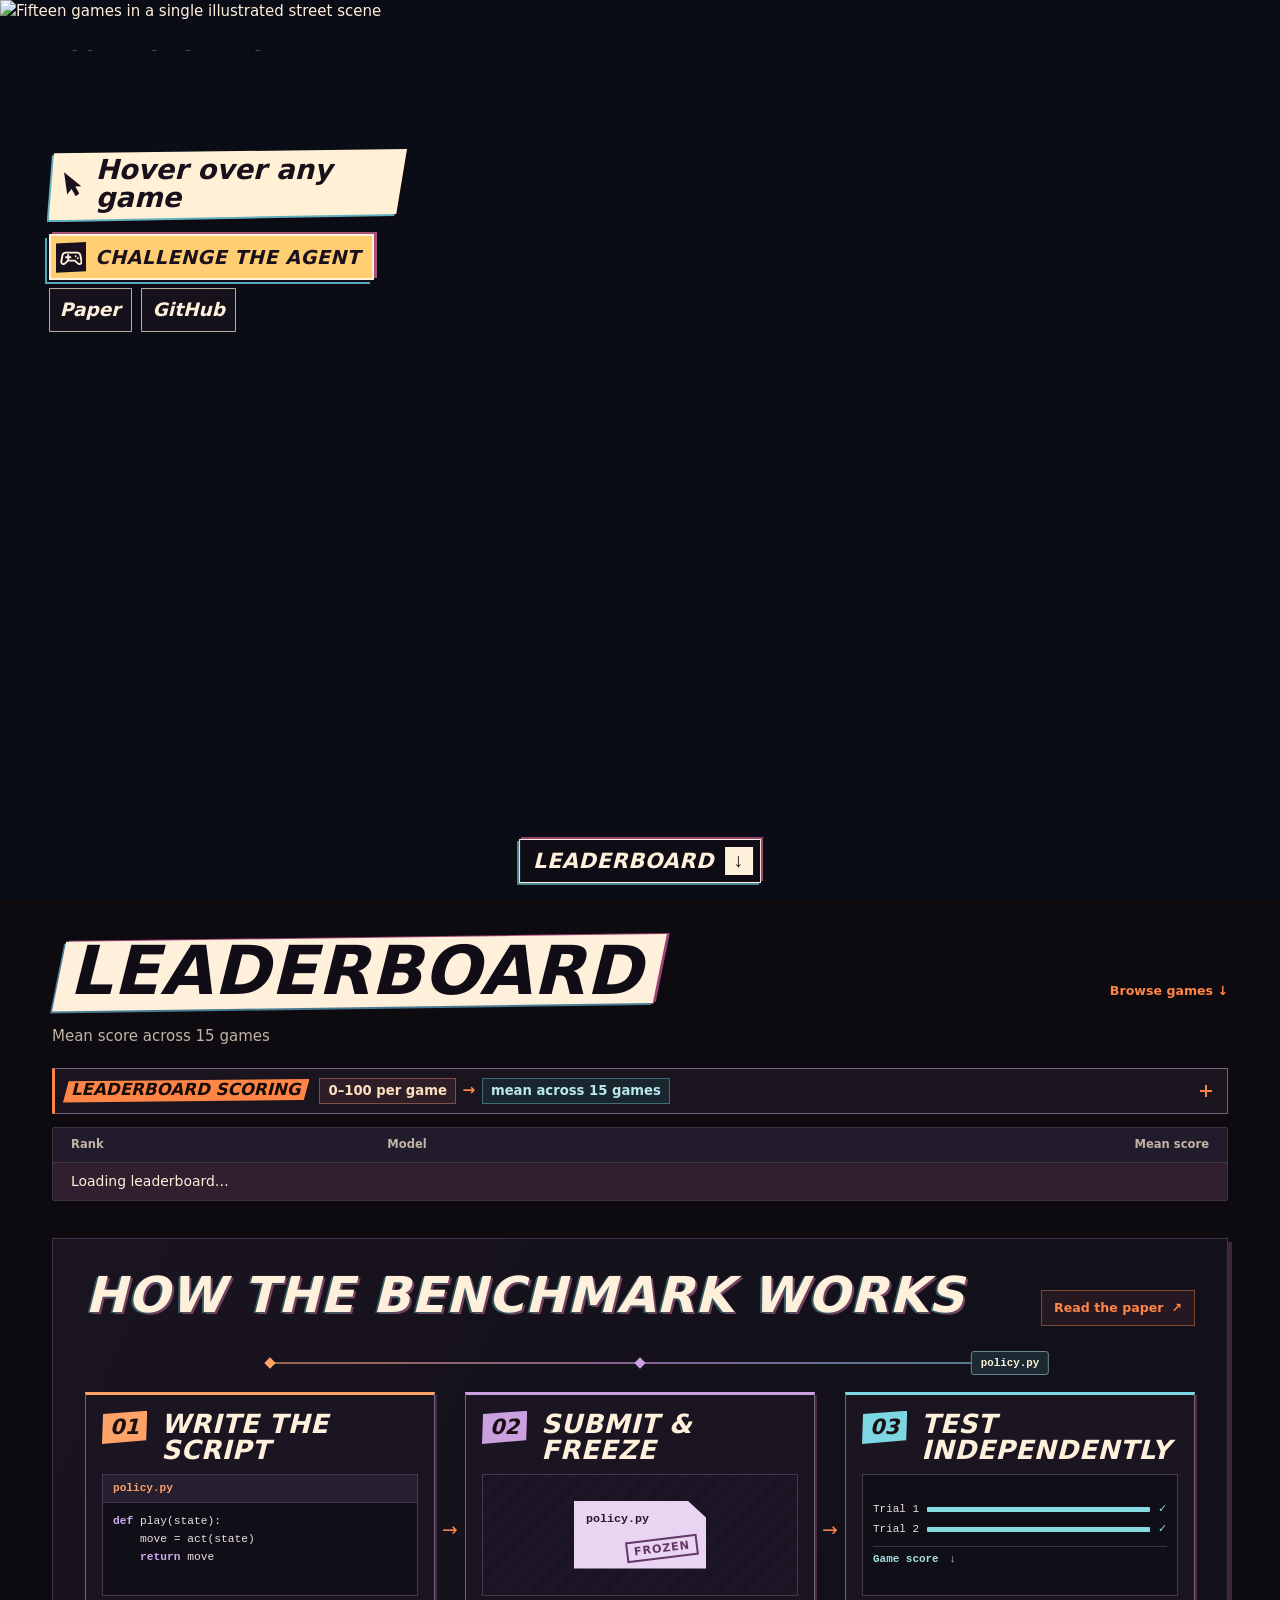
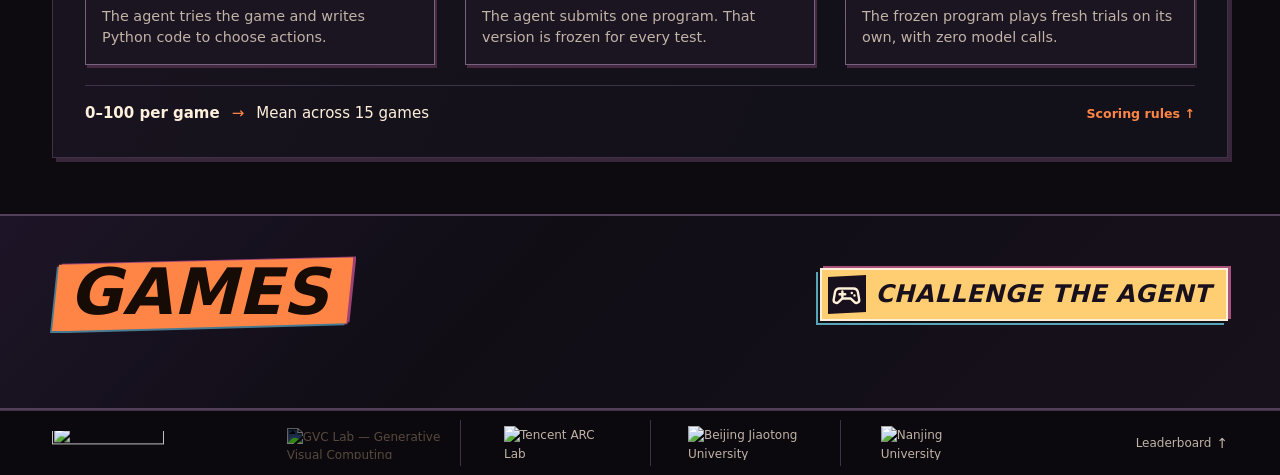
==== index.html @ 983a08bf "Set the footer in one compact row with a sharp monochrome ARC mark" ====
<!doctype html>
<html lang="en">
<head>
  <meta charset="utf-8">
  <meta name="viewport" content="width=device-width, initial-scale=1">
  <meta name="description" content="Coding4Games ranks coding agents on the programs they develop for Windows games.">
  <title>Coding4Games</title>
  <link rel="icon" type="image/png" sizes="64x64" href="/assets/coding4games-icon.png">
  <link rel="stylesheet" href="/styles.css?v=leaderboard-entry">
  <link rel="stylesheet" href="/comic.css?v=compact-footer">
  <link rel="stylesheet" href="/workflow.css?v=auto-replay">
  <link rel="stylesheet" href="/teaser.css?v=game-preview-icons">
  <link rel="stylesheet" href="/teaser-layout-start-flame.css">
  <link rel="stylesheet" href="/arcade/playable.css?v=comic">
  <link rel="preload" as="image" href="/assets/game-cover/scene-speed/still/forza.webp">
  <script type="module" src="/teaser.js?v=clearer-artwork"></script>
  <script type="module" src="/leaderboard.js?v=leaderboard-entry"></script>
  <script type="module" src="/workflow.js?v=auto-replay"></script>
</head>
<body class="home-page">
  <a class="skip-link" href="#main">Skip to content</a>
  <header class="site-header home-header" id="home-header" inert>
    <div class="wrap header-inner">
      <a class="brand" href="/" aria-label="Coding4Games home"><img src="/assets/coding4games-logo.png" alt="" width="2176" height="723"></a>
      <nav class="home-nav playable-nav" aria-label="Main navigation"><a href="#teaser" aria-current="location">Teaser</a><a href="#results">Leaderboard</a><a href="#games">Games</a><a href="/arcade/play.html">Challenge</a></nav>
    </div>
  </header>
  <main id="main">
    <section class="teaser" id="teaser" aria-labelledby="teaser-title" tabindex="-1">
      <div class="teaser-wrap">
        <div class="teaser-stage" id="teaser-stage">
          <div class="cover-window" id="cover-window">
            <div class="cover-pan" id="cover-pan">
              <div class="cover-artboard">
                <img class="cover-art" src="/assets/game-cover/scene-detail/cover-small.webp"
                  srcset="/assets/game-cover/scene-detail/cover-small.webp 1672w, /assets/game-cover/scene-detail/cover.webp 3344w"
                  sizes="(max-width: 719px) 100vw, (min-aspect-ratio: 1672/941) 100vw, 177.7svh"
                  width="1672" height="941" alt="Fifteen games in a single illustrated street scene" fetchpriority="high">
                <img class="cover-plate" src="/assets/game-cover/scene-detail/street.webp" width="1672" height="941" alt="" decoding="async">
                <nav class="cover-gallery" aria-label="Explore 15 benchmark games">
                  <a class="cover-game cover-figure" data-side="left" data-game="forza" href="/results.html?game=forza" aria-label="Forza Horizon 5"><img class="cover-idle" alt="" decoding="async"></a>
                  <a class="cover-game cover-figure" data-side="left" data-game="trackmania" href="/results.html?game=trackmania" aria-label="Trackmania"><img class="cover-idle" alt="" decoding="async"></a>
                  <a class="cover-game cover-figure" data-side="right" data-game="riders-republic" href="/results.html?game=riders-republic" aria-label="Riders Republic"><img class="cover-idle" alt="" decoding="async"></a>
                  <a class="cover-game cover-figure" data-side="left" data-game="nba-2k25" href="/results.html?game=nba-2k25" aria-label="NBA 2K25"><img class="cover-idle" alt="" decoding="async"></a>
                  <a class="cover-game cover-figure" data-side="left" data-game="aim-lab" href="/results.html?game=aim-lab" aria-label="Aim Lab"><img class="cover-idle" alt="" decoding="async"></a>
                  <a class="cover-game cover-figure" data-side="right" data-game="kof98" href="/results.html?game=kof98" aria-label="The King of Fighters ’98"><img class="cover-idle" alt="" decoding="async"></a>
                  <a class="cover-game cover-figure" data-side="right" data-game="sekiro" href="/results.html?game=sekiro" aria-label="Sekiro: Shadows Die Twice"><img class="cover-idle" alt="" decoding="async"></a>
                  <a class="cover-game cover-figure" data-side="right" data-game="black-myth" href="/results.html?game=black-myth" aria-label="Black Myth: Wukong"><img class="cover-idle" alt="" decoding="async"></a>
                  <a class="cover-game cover-figure" data-side="left" data-game="kingdom-rush" href="/results.html?game=kingdom-rush" aria-label="Kingdom Rush 5: Alliance"><img class="cover-idle" alt="" decoding="async"></a>
                  <a class="cover-game cover-figure" data-side="right" data-game="battleblock" href="/results.html?game=battleblock" aria-label="BattleBlock Theater"><img class="cover-idle" alt="" decoding="async"></a>
                  <a class="cover-game cover-figure" data-side="right" data-game="balatro" href="/results.html?game=balatro" aria-label="Balatro"><img class="cover-idle" alt="" decoding="async"></a>
                  <a class="cover-game cover-figure" data-side="right" data-game="slay-the-spire" href="/results.html?game=slay-the-spire" aria-label="Slay the Spire"><img class="cover-idle" alt="" decoding="async"></a>
                  <a class="cover-game cover-figure" data-side="right" data-game="brotato" href="/results.html?game=brotato" aria-label="Brotato"><img class="cover-idle" alt="" decoding="async"></a>
                  <a class="cover-game cover-figure" data-side="right" data-game="palworld" href="/results.html?game=palworld" aria-label="Palworld"><img class="cover-idle" alt="" decoding="async"></a>
                  <a class="cover-game cover-figure" data-side="right" data-game="overcooked" href="/results.html?game=overcooked" aria-label="Overcooked! 2"><img class="cover-idle" alt="" decoding="async"></a>
                </nav>
              </div>
            </div>
          </div>
          <div class="cover-frame" aria-hidden="true"></div>
          <div class="cover-overlay" id="cover-overlay">
            <div class="cover-media" aria-hidden="true">
              <video id="cover-video" muted playsinline preload="none"></video>
            </div>
            <div class="cover-feature" aria-hidden="true">
              <img id="cover-feature-art" class="cover-feature-artwork" alt="" decoding="async" fetchpriority="low">
              <video id="cover-feature-video" class="cover-feature-artwork" muted playsinline preload="none" hidden></video>
            </div>
            <div class="cover-brand">
              <h1 class="cover-title" id="teaser-title"><img src="/assets/coding4games-logo.png" alt="Coding4Games" width="2176" height="723"></h1>
              <p class="cover-invitation">
                <span class="cover-invitation-icon" aria-hidden="true"></span>
                <span class="cover-invitation-hover">Hover over any game</span>
                <span class="cover-invitation-tap">Tap any game</span>
              </p>
              <div class="cover-brand-actions">
                <a class="button comic-action demo-cta" href="/arcade/play.html">
                  <span class="demo-cta-icon" aria-hidden="true">
                    <svg viewBox="0 0 24 24" fill="none" stroke="currentColor" stroke-width="2" stroke-linecap="round" stroke-linejoin="round" focusable="false">
                      <path d="M6.2 7h11.6a3.8 3.8 0 0 1 3.7 3.1l1.1 6.2a2.3 2.3 0 0 1-3.9 2l-3.1-2.9H8.4l-3.1 2.9a2.3 2.3 0 0 1-3.9-2l1.1-6.2A3.8 3.8 0 0 1 6.2 7Z"/>
                      <path d="M8.6 9.5v4.7m-2.35-2.35h4.7m5.5-1.1h.01m2.2 2.1h.01"/>
                    </svg>
                  </span>
                  Challenge the Agent
                  <svg class="cover-challenge-border" aria-hidden="true" focusable="false">
                    <rect x="3" y="3" pathLength="100"/>
                    <rect x="3" y="3" pathLength="100"/>
                  </svg>
                </a>
                <button type="button" class="button cover-resource" disabled>Paper</button>
                <a class="button cover-resource" href="https://github.com/GVCLab/Coding4Games" target="_blank" rel="noopener">GitHub</a>
              </div>
            </div>
            <div class="cover-teaser-actions">
              <div class="cover-views" id="cover-views" role="group" aria-label="Pan the illustrated scene" hidden>
                <button type="button" data-pan="-1" aria-label="View more of the scene to the left">‹</button>
                <button type="button" data-pan="1" aria-label="View more of the scene to the right">›</button>
              </div>
              <a class="cover-scroll" href="#results">Leaderboard <span aria-hidden="true">↓</span></a>
            </div>
            <div class="cover-preview" id="cover-preview" hidden>
              <div class="cover-preview-caption">
                <span class="cover-preview-source" id="cover-preview-source">Gameplay recording</span>
                <div class="cover-preview-heading">
                  <img id="cover-game-icon" class="cover-preview-icon" alt="" width="64" height="46" decoding="async" fetchpriority="low">
                  <!-- Forza wing mark from the Xbox Forza Horizon 5 game page. -->
                  <svg class="cover-preview-icon cover-preview-forza" viewBox="40 275 920 450" width="64" height="46" fill="currentColor" aria-hidden="true" focusable="false">
                    <path d="M249.5,672.1L63.2,695l135.6-201.2l153,26.6L249.5,672.1z
                             M275.2,380.4L249.1,419H769c56.8,0,109.9-28.2,141.8-75.4l26.1-38.6H416.9C360.1,305,307,333.2,275.2,380.4
                             M562.9,444.1l-97.5,144.8l108.5-13.4l88.6-131.4H562.9z
                             M692.7,444.1l-85.9,127.4l69.9-8.6c24.5-3.1,46.6-16.6,60.5-37.1l55.1-81.7L692.7,444.1L692.7,444.1z
                             M96.5,444.1l-3.9,5.7l301.5,52.5l-70,104L432.4,593l100.3-148.8L96.5,444.1L96.5,444.1z"/>
                  </svg>
                  <h2 id="cover-game-name"></h2>
                </div>
              </div>
              <div class="cover-preview-actions">
                <a id="cover-tests" hidden>Watch tests</a>
                <a id="cover-policy" hidden>Policy script</a>
                <a id="cover-play" hidden>Play demo</a>
                <a id="cover-results" href="#games">Game results</a>
                <button type="button" id="cover-close" aria-label="Close game preview">×</button>
              </div>
            </div>
          </div>
        </div>
      </div>
    </section>

    <section class="wrap leaderboard" id="results" aria-labelledby="leaderboard-title">
      <div class="leaderboard-heading">
        <div>
          <h2 id="leaderboard-title" class="comic-section-title">Leaderboard</h2>
          <p id="leaderboard-description">Mean score across 15 games</p>
        </div>
        <a class="text-link" href="#games">Browse games <span aria-hidden="true">↓</span></a>
      </div>
      <details class="score-rules rank-scoring" id="rank-scoring">
        <summary>
          <span class="score-badge">Leaderboard scoring</span>
          <strong class="score-formula">
            <span class="score-formula-term">0–100 per game</span>
            <span class="score-formula-arrow" aria-hidden="true">→</span>
            <span class="score-formula-term score-formula-result">mean across 15 games</span>
          </strong>
          <span class="score-toggle" aria-hidden="true"></span>
        </summary>
        <div class="score-details">
          <dl>
            <div><dt>Game result</dt><dd>Average the independent test scores for a frozen program. Earlier entries use their recorded result.</dd></div>
            <div><dt>Scale each game</dt><dd><code>100 × (result − lowest) ÷ (highest − lowest)</code>. Compare models within that game; if all results tie, each scores 50.</dd></div>
            <div><dt>Rank models</dt><dd>Take the arithmetic mean of all 15 scaled scores, weighted equally. Incomplete coverage is unranked.</dd></div>
          </dl>
        </div>
      </details>
      <div class="table-scroll leaderboard-scroll">
        <table class="leaderboard-table">
          <thead><tr><th scope="col">Rank</th><th scope="col">Model</th><th scope="col" class="numeric">Mean score</th></tr></thead>
          <tbody id="leaderboard-rows"><tr><td colspan="3">Loading leaderboard…</td></tr></tbody>
        </table>
      </div>
    </section>

    <section class="wrap workflow" id="workflow" aria-labelledby="workflow-title">
      <div class="workflow-heading">
        <h2 id="workflow-title">How the benchmark works</h2>
        <a class="text-link workflow-paper" href="https://openreview.net/forum?id=BJMuS3H1Oh" target="_blank" rel="noopener">Read the paper <span aria-hidden="true">↗</span></a>
      </div>
      <div class="workflow-path" aria-hidden="true">
        <span></span><span></span><span></span>
        <code class="workflow-ticket">policy.py</code>
      </div>
      <ol class="workflow-steps">
        <li>
          <span class="step-number" aria-hidden="true">01</span><h3>Write the script</h3>
          <div class="workflow-art workflow-editor" aria-hidden="true">
            <div class="workflow-editor-tab">policy.py</div>
            <code class="workflow-code"><span><b>def</b> play(state):</span><span>    move = act(state)</span><span>    <b>return</b> move</span></code>
          </div>
          <p>The agent tries the game and writes Python code to choose actions.</p>
        </li>
        <li>
          <span class="step-number" aria-hidden="true">02</span><h3>Submit &amp; freeze</h3>
          <div class="workflow-art workflow-submission" aria-hidden="true">
            <div class="workflow-file"><code>policy.py</code><span class="workflow-stamp">Frozen</span></div>
          </div>
          <p>The agent submits one program. That version is frozen for every test.</p>
        </li>
        <li>
          <span class="step-number" aria-hidden="true">03</span><h3>Test independently</h3>
          <div class="workflow-art workflow-trials" aria-hidden="true">
            <div class="workflow-trial"><span>Trial 1</span><span class="workflow-meter"><i></i></span><span class="workflow-complete">✓</span></div>
            <div class="workflow-trial"><span>Trial 2</span><span class="workflow-meter"><i></i></span><span class="workflow-complete">✓</span></div>
            <div class="workflow-trial-score">Game score <span aria-hidden="true">↓</span></div>
          </div>
          <p>The frozen program plays fresh trials on its own, with zero model calls.</p>
        </li>
      </ol>
      <div class="workflow-scoring">
        <p><strong>0–100 per game</strong><span aria-hidden="true">→</span> Mean across 15 games</p>
        <a class="text-link" id="workflow-scoring-link" href="#rank-scoring">Scoring rules <span aria-hidden="true">↑</span></a>
      </div>
    </section>

    <section class="game-directory" id="games" aria-labelledby="games-title">
      <div class="wrap">
        <div class="directory-heading">
          <h2 class="comic-section-title" id="games-title">Games</h2>
          <a class="button comic-action demo-cta" href="/arcade/play.html">
            <span class="demo-cta-icon" aria-hidden="true">
              <svg viewBox="0 0 24 24" fill="none" stroke="currentColor" stroke-width="2" stroke-linecap="round" stroke-linejoin="round" focusable="false">
                <path d="M6.2 7h11.6a3.8 3.8 0 0 1 3.7 3.1l1.1 6.2a2.3 2.3 0 0 1-3.9 2l-3.1-2.9H8.4l-3.1 2.9a2.3 2.3 0 0 1-3.9-2l1.1-6.2A3.8 3.8 0 0 1 6.2 7Z"/>
                <path d="M8.6 9.5v4.7m-2.35-2.35h4.7m5.5-1.1h.01m2.2 2.1h.01"/>
              </svg>
            </span>
            Challenge the Agent
          </a>
        </div>
        <ul class="game-index" id="game-list"></ul>
      </div>
    </section>
  </main>
  <footer class="site-footer">
    <div class="wrap footer-inner">
      <a class="brand" href="/" aria-label="Coding4Games home">
        <picture>
          <source media="(max-width: 580px)" srcset="/assets/coding4games-icon.png" width="64" height="64">
          <img src="/assets/coding4games-logo.png" alt="" width="2176" height="723">
        </picture>
      </a>
      <ul class="footer-institutions" aria-label="Institutions">
        <li><a class="footer-institution footer-gvc" href="https://gvclab.github.io/">
          <img src="/assets/institutions/gvc-lab.png" alt="GVC Lab — Generative Visual Computing" width="880" height="180" loading="lazy" decoding="async">
        </a></li>
        <li><a class="footer-institution" href="https://arc.tencent.com/">
          <img src="/assets/institutions/tencent-arc-hd.png" alt="Tencent ARC Lab" width="652" height="216" loading="lazy" decoding="async">
        </a></li>
        <li><a class="footer-institution" href="https://www.bjtu.edu.cn/">
          <img src="/assets/institutions/beijing-jiaotong.png" alt="Beijing Jiaotong University" width="314" height="93" loading="lazy" decoding="async">
        </a></li>
        <li><a class="footer-institution" href="https://www.nju.edu.cn/">
          <img src="/assets/institutions/nanjing-university.png" alt="Nanjing University" width="254" height="79" loading="lazy" decoding="async">
        </a></li>
      </ul>
      <a class="footer-leaderboard" href="#results" aria-label="Leaderboard"><span class="footer-leaderboard-label">Leaderboard</span><span class="footer-leaderboard-arrow" aria-hidden="true">↑</span></a>
    </div>
  </footer>
</body>
</html>
---- styles.css ----
@font-face {
  font-family: "Barlow Condensed";
  src: url("/assets/barlow-condensed-800-italic.woff2") format("woff2");
  font-weight: 800;
  font-style: italic;
  font-display: swap;
}

@font-face {
  font-family: Inter;
  src: url("/assets/inter.woff2") format("woff2");
  font-weight: 400 800;
  font-display: swap;
}

:root {
  color-scheme: dark;
  --ink: #fff0dc;
  --muted: #c1b3a6;
  --paper: #0b0a09;
  --surface: #181310;
  --raised: #241b16;
  --line: #45362d;
  --line-strong: #786052;
  --tint: #462719;
  --accent: #ff8547;
  --accent-ink: #160b05;
  --history: #ecd0b0;
  --display: "Barlow Condensed", Inter, system-ui, sans-serif;
  --mono: "Cascadia Code", Consolas, monospace;
  font-family: Inter, system-ui, sans-serif;
  color: var(--ink);
  background: var(--paper);
  font-size: 15px;
  line-height: 1.55;
}

*, *::before, *::after { box-sizing: border-box; }
:root, .table-scroll { scrollbar-width: none; }
:root::-webkit-scrollbar, .table-scroll::-webkit-scrollbar { display: none; }
body { margin: 0; }
[hidden] { display: none !important; }
img { display: block; max-width: 100%; }
a { color: inherit; text-decoration: none; }
button, input, select { font: inherit; }
button { cursor: pointer; }
button:disabled { cursor: default; opacity: .55; }
button, a, input, select, summary, [tabindex] { -webkit-tap-highlight-color: transparent; }
:focus-visible { outline: 3px solid var(--accent); outline-offset: 3px; }
::selection { color: var(--accent-ink); background: var(--accent); }
h1, h2, h3, p, dl, dd { margin: 0; }
h1, h2, h3 { font: italic 800 1.47rem/1 var(--display); text-transform: uppercase; }
h2 { font-size: clamp(2.2rem, 4vw, 3.55rem); letter-spacing: .015em; }
main, section, .table-section { scroll-margin-top: 24px; }
.wrap { width: min(100% - 72px, 1176px); margin-inline: auto; }
.sr-only, .skip-link:not(:focus) { position: absolute; width: 1px; height: 1px; padding: 0; overflow: hidden; clip: rect(0, 0, 0, 0); white-space: nowrap; }
.skip-link:focus { position: absolute; z-index: 10; top: 12px; left: 12px; padding: 10px 18px; background: var(--surface); }

.site-header { border-bottom: 1px solid var(--line); background: #060505; }
.header-inner { display: flex; justify-content: space-between; align-items: center; gap: 20px; min-height: 68px; }
.brand { position: relative; display: block; width: 203px; flex-shrink: 0; aspect-ratio: 2176 / 492; overflow: hidden; }
.brand img { position: absolute; left: 0; top: 50%; width: 100%; height: auto; transform: translateY(-50%); }
.header-inner nav { display: flex; align-items: center; gap: 26px; color: var(--ink); font: italic 800 1.22rem/1 var(--display); letter-spacing: .03em; text-transform: uppercase; }
.header-inner nav a[aria-current] { color: var(--accent); }
.header-inner nav a:hover, .footer-inner a:hover { color: var(--accent); }
.button { display: inline-flex; width: fit-content; align-items: center; justify-content: center; gap: 13px; border: 1px solid transparent; border-radius: 7px; padding: 9px 14px; font-weight: 690; font-size: .85rem; }
.button.subtle { border-color: var(--line-strong); background: var(--surface); color: var(--ink); }
.button.subtle:hover:not(:disabled) { border-color: var(--accent); background: var(--raised); }
.comic-action { border-radius: 2px; border: 2px solid var(--ink); background: var(--accent); color: var(--accent-ink); box-shadow: 3px 3px 0 #000, 4px 4px 0 var(--accent); font: italic 800 1.16rem/1 var(--display); letter-spacing: .045em; text-transform: uppercase; }
.comic-action:hover { background: #ffad6c; }

.leaderboard { padding-block: 34px 37px; }
.leaderboard-heading, .browse-heading { display: flex; justify-content: space-between; align-items: end; gap: 20px; margin-bottom: 20px; }
.leaderboard-heading h2 { font-size: clamp(2.7rem, 5.4vw, 4.5rem); }
.browse-heading h1, .experiment-heading h1 { font-size: clamp(3rem, 7.2vw, 6.15rem); letter-spacing: .008em; line-height: .93; text-shadow: 3px 3px 0 #000; }
.leaderboard-heading p { margin-top: 8px; color: var(--muted); font-size: 1rem; }
.leaderboard-table th, .leaderboard-table td { padding: 8px 18px; }
.leaderboard-table tbody { font-size: .93rem; }
.leaderboard-table tbody tr:first-child { background: #3a2116; }
.leaderboard-table tbody tr:first-child .rank-number { color: var(--accent); font-weight: 760; }
.rank-number { width: 78px; color: var(--muted); font-variant-numeric: tabular-nums; }
.rank-name { width: 41%; font-weight: 650; }
.rank-name .entity-link { display: inline-flex; align-items: center; gap: 10px; }
.rank-model-icon { flex: none; }
.rank-meter { display: grid; grid-template-columns: minmax(36px, 1fr) minmax(51px, auto); gap: 12px; align-items: center; }
.rank-track { position: relative; height: 6px; border-radius: 10px; background: var(--line); }
.rank-fill { position: absolute; inset: 0 auto 0 0; background: repeating-linear-gradient(115deg, #ff975d 0 10px, var(--accent) 10px 16px); border-radius: inherit; transform-origin: left; }
@media (prefers-reduced-motion: no-preference) {
  [data-animate-scores] tr:not([data-score-visible]) .rank-fill { transform: scaleX(0); }
  tr[data-score-visible] .rank-fill { animation: score-rise 760ms cubic-bezier(.2, .72, .3, 1) both; }
}
.rank-value { font-weight: 720; font-variant-numeric: tabular-nums; }
.entity-link:hover { color: var(--accent); text-decoration: underline; text-underline-offset: 3px; }
.game-directory { position: relative; isolation: isolate; overflow: clip; padding-block: 41px 51px; background: #100d0b; border-block: 2px solid var(--line); }
.game-directory::before { position: absolute; z-index: -1; inset: 0; content: ""; background: radial-gradient(circle at 2px 2px, #a45b3b 1px, transparent 1.3px) 0 0 / 9px 9px; mask-image: linear-gradient(146deg, #000, transparent 63%); opacity: .24; }
.comic-section-title { position: relative; isolation: isolate; display: inline-block; padding: 3px 30px 7px 18px; color: var(--accent-ink); font-size: clamp(2.85rem, 5vw, 4.4rem); }
.comic-section-title::before { position: absolute; z-index: -1; inset: 0; content: ""; background: var(--accent); clip-path: polygon(5% 5%, 100% 0, 91% 95%, 0 100%); }
.game-index { display: grid; grid-template-columns: repeat(3, minmax(0, 1fr)); gap: 17px 15px; list-style: none; padding: 0; margin: 26px 0 0; }
.directory-heading { display: flex; align-items: center; justify-content: space-between; flex-wrap: wrap; gap: 13px 19px; }
.game-panel { min-width: 0; --panel-color: var(--accent); --panel-shape: polygon(2% 0, 100% 3%, 98% 100%, 0 97%); }
.game-panel:nth-child(3n + 2) { --panel-color: #ffd16c; --panel-shape: polygon(0 3%, 97% 0, 100% 96%, 2% 100%); }
.game-panel:nth-child(3n) { --panel-color: #8bdcf4; --panel-shape: polygon(3% 0, 99% 2%, 100% 98%, 0 100%); }
.game-card { position: relative; isolation: isolate; display: block; padding: 3px; aspect-ratio: 1.62; transition: transform 210ms ease, filter 210ms ease; }
.game-card::before { position: absolute; z-index: -1; inset: 0; content: ""; background: var(--ink); clip-path: var(--panel-shape); }
.game-card:is(:hover, :focus-visible) { transform: translateY(-5px) rotate(-.65deg); filter: drop-shadow(3px 5px 0 var(--panel-color)); }
.game-card:is(:hover, :focus-visible)::before { background: var(--panel-color); }
.panel-frame { display: flex; flex-direction: column; height: 100%; overflow: hidden; background: var(--paper); clip-path: var(--panel-shape); }
.panel-media { position: relative; isolation: isolate; display: grid; place-items: center; flex: 1 1 auto; min-height: 0; overflow: hidden; background: #251b13; }
.panel-art { position: absolute; inset: 0; width: 100%; height: 100%; object-fit: cover; filter: saturate(1.14) contrast(1.05); transition: transform 360ms cubic-bezier(.17, .77, .3, 1); }
.panel-media::before { position: absolute; z-index: 1; inset: 0; content: ""; background: linear-gradient(145deg, #0806051f, #08050376 78%), radial-gradient(circle at 1px 1px, #09050195 1px, transparent 1.55px) 0 0 / 6px 6px; }
.panel-media::after { position: absolute; z-index: 2; inset: -32%; content: ""; background: repeating-conic-gradient(from 8deg at 52% 51%, transparent 0deg 15deg, #fff3d287 15deg 16deg, transparent 16deg 22deg); mask-image: radial-gradient(ellipse, transparent 0 30%, #000 66%); opacity: 0; transition: opacity 180ms ease; pointer-events: none; }
.panel-logo { position: absolute; z-index: 3; inset: 9% 8%; width: 84%; height: 82%; object-fit: contain; filter: drop-shadow(0 3px 2px #000) drop-shadow(0 0 9px #050300ac); transition: transform 260ms cubic-bezier(.17, .77, .3, 1); }
.panel-preview { position: absolute; z-index: 4; inset: 0; width: 100%; height: 100%; object-fit: cover; opacity: 0; transition: opacity 200ms ease; pointer-events: none; }
.panel-preview-label { position: absolute; z-index: 5; left: 7px; bottom: 7px; padding: 3px 6px; color: var(--ink); background: #100a13eb; font-size: .72rem; font-weight: 700; opacity: 0; transition: opacity 180ms ease; pointer-events: none; }
.panel-media[data-preview-playing] :is(.panel-preview, .panel-preview-label) { opacity: 1; }
.panel-media:is([data-game="forza"], [data-game="trackmania"]) .panel-logo { filter: drop-shadow(0 0 2px #f7e6cebb) drop-shadow(0 3px 3px #050300a6); }
.game-card:is(:hover, :focus-visible) .panel-art { transform: scale(1.12); }
.game-card:is(:hover, :focus-visible) .panel-logo { transform: translateY(-3px) scale(1.04); }
.game-card:is(:hover, :focus-visible) .panel-media::after { opacity: .72; animation: speed-lines 460ms ease-out; }
.panel-caption { display: flex; align-items: center; justify-content: space-between; gap: 8px; min-height: 42px; padding: 6px 13px 8px; border-top: 2px solid var(--ink); background: #120d0a; font: italic 800 clamp(1rem, 1.7vw, 1.34rem)/1 var(--display); letter-spacing: .025em; text-transform: uppercase; }
.panel-arrow { display: grid; flex: 0 0 25px; height: 24px; place-items: center; background: var(--panel-color); color: var(--accent-ink); clip-path: polygon(13% 0, 100% 0, 87% 100%, 0 100%); font: 760 .84rem/1 Inter, sans-serif; }
.game-card-actions { display: flex; align-items: center; flex-wrap: wrap; gap: 7px; margin: 8px 3px 3px; }
.game-card-actions a { display: inline-flex; flex: 1 1 auto; align-items: center; justify-content: center; min-height: 37px; padding: 5px 8px; border: 1px solid var(--line-strong); background: var(--surface); color: var(--ink); font: italic 800 1.14rem/1 var(--display); }
.game-card-actions a.card-watch { border-color: #6b9da8; color: #a5e4ed; }
.game-card-actions a.card-play { border-color: #ffce72; background: #ffce72; color: #170e14; }
.game-card-actions a:is(:hover, :focus-visible) { background: var(--ink); color: var(--accent-ink); }
.panel-enter { animation: panel-in 480ms cubic-bezier(.15, .71, .28, 1) var(--panel-delay, 0ms) both; }

@keyframes panel-in {
  from { opacity: .45; transform: translateY(17px) rotate(-1.35deg) scale(.975); }
  to { opacity: 1; transform: none; }
}

@keyframes speed-lines {
  from { transform: scale(.85); }
  to { transform: scale(1.04); }
}

@keyframes score-rise {
  from { transform: scaleX(0); }
  to { transform: scaleX(1); }
}

.workflow { margin-bottom: 56px; padding: clamp(18px, 3vw, 32px); border: 1px solid var(--line); }
.workflow-heading { display: flex; align-items: baseline; justify-content: space-between; flex-wrap: wrap; gap: 8px 24px; margin-bottom: 20px; }
.workflow-heading h2 { font-size: clamp(2rem, 4.2vw, 3.3rem); line-height: .98; }
.workflow-heading p { max-width: 37ch; color: var(--muted); font-size: 1rem; }
.workflow-steps { display: grid; grid-template-columns: repeat(3, minmax(0, 1fr)); gap: 30px; list-style: none; margin: 0; padding: 0; }
.workflow-steps li { position: relative; display: grid; grid-template-columns: auto 1fr; grid-template-rows: auto 1fr; align-items: start; gap: 10px 14px; padding: 16px; border: 1px solid var(--line-strong); background: var(--surface); }
.workflow-steps li + li::before { position: absolute; left: -24px; top: calc(50% - 12px); color: var(--accent); content: "→"; line-height: 24px; font-size: 1.25rem; }
.step-number { color: var(--accent); font: 640 .83rem var(--mono); padding: 8px; }
.workflow-steps h3 { font-size: clamp(1.3rem, 2.15vw, 1.76rem); letter-spacing: .02em; align-self: center; }
.workflow-steps p { grid-column: 1 / -1; color: var(--muted); font-size: .96rem; line-height: 1.48; }
.workflow-scoring { display: flex; flex-wrap: wrap; align-items: baseline; justify-content: space-between; gap: 10px 22px; padding-top: 16px; margin-top: 20px; border-top: 1px solid var(--line); }
.workflow-scoring p { display: flex; align-items: baseline; flex-wrap: wrap; gap: 3px 12px; }
.workflow-scoring p span { color: var(--accent); }

.result-page { min-height: calc(100vh - 145px); padding-block: 26px 58px; }
.browse-heading { margin-top: 19px; }
.model-summary { display: flex; flex-wrap: wrap; align-items: baseline; gap: 7px 15px; margin-top: 14px; }
.model-summary > div { display: flex; align-items: baseline; gap: 8px; }
.model-summary > div + div { padding-inline-start: 15px; border-inline-start: 1px solid var(--line-strong); }
.model-summary dt { color: var(--muted); font-size: .9rem; font-weight: 650; }
.model-summary dd { font: italic 800 1.65rem/1 var(--display); font-variant-numeric: tabular-nums; }
.model-summary > :first-child dd { color: var(--accent); }
.result-heading-tools { display: grid; gap: 10px; width: min(100%, 252px); flex-shrink: 0; }
.result-visual { display: grid; aspect-ratio: 2.65; overflow: hidden; border: 2px solid var(--ink); box-shadow: 3px 3px 0 var(--accent); transform: rotate(-1.7deg); }
.result-switch { width: 100%; }
.result-switch span { display: block; margin-bottom: 5px; color: var(--muted); font-size: .79rem; font-weight: 650; }
.game-brief { display: grid; grid-template-columns: minmax(230px, .88fr) minmax(0, 1.5fr); gap: 22px; align-items: stretch; margin: 28px 0; }
.brief-art { display: grid; min-height: 184px; overflow: hidden; border: 2px solid var(--ink); box-shadow: 4px 4px 0 var(--accent); transform: rotate(-1.25deg); }
.brief-art .panel-media { animation: briefing-art 530ms cubic-bezier(.12, .7, .21, 1) both; }
.brief-art .panel-media::after { animation: briefing-flash 650ms ease-out both; }
.brief-video { position: relative; display: flex; flex-direction: column; min-width: 0; }
.brief-video-label { position: absolute; z-index: 6; right: 9px; top: 9px; padding: 7px 9px; background: var(--ink); color: var(--accent-ink); font: italic 800 1.12rem/1 var(--display); }
.brief-video:is(:hover, :focus-visible) .brief-video-label { background: var(--ink-cyan); }
.brief-content { position: relative; isolation: isolate; padding: 17px 19px 18px; border: 1px solid var(--line-strong); background: #1e1712; }
.brief-content::before { position: absolute; z-index: -1; inset: 0; content: ""; background: radial-gradient(circle at 2px 2px, #d37a50 1px, transparent 1.4px) 0 0 / 9px 9px; mask-image: linear-gradient(150deg, #000, transparent 64%); opacity: .19; }
.brief-content h2 { display: inline-block; margin-bottom: 12px; padding: 2px 16px 6px 12px; background: var(--accent); color: var(--accent-ink); font-size: clamp(1.75rem, 3vw, 2.35rem); clip-path: polygon(4% 3%, 100% 0, 95% 96%, 0 100%); }
.brief-panels { display: grid; grid-template-columns: minmax(0, 1fr) minmax(0, 1.5fr); gap: 12px 20px; }
.brief-panels > div + div { border-left: 1px solid var(--line-strong); padding-left: 18px; }
.brief-panels h3 { margin-bottom: 5px; color: #ffcb9f; font-size: 1.28rem; letter-spacing: .035em; }
.brief-panels p { color: var(--ink); font-size: .92rem; line-height: 1.45; }
.brief-links { display: flex; flex-wrap: wrap; align-items: center; gap: 10px 14px; margin-top: 15px; }
.brief-links .button { min-height: 42px; }
.brief-links .steam-link {
  gap: 9px;
  border-radius: 2px;
  border-color: #618994;
  background: #172328;
  color: #bce6ee;
  font: italic 800 1.18rem/1 var(--display);
}
.brief-links .steam-link:is(:hover, :focus-visible) { background: var(--ink-cyan); border-color: var(--ink-cyan); color: var(--accent-ink); }
.game-recordings { margin: 34px 0 27px; }
.game-test-heading { display: flex; align-items: center; justify-content: space-between; flex-wrap: wrap; gap: 13px 20px; margin-bottom: 16px; }
.game-test-heading h2 { flex-shrink: 0; color: var(--accent-ink); font-size: clamp(2rem, 4.3vw, 3rem); }
.game-test-heading h2::before { background: var(--ink); clip-path: var(--cut-label); }
.game-test-models { display: flex; flex-wrap: wrap; gap: 7px; }
.game-test-models button { min-height: 39px; border-radius: 1px; }
.game-test-models button[aria-pressed="true"] { color: var(--accent-ink); background: var(--ink-cyan); border-color: var(--ink-cyan); }
.game-test-screen { margin: 0; display: grid; grid-template-columns: minmax(0, 1.95fr) minmax(175px, .85fr); min-width: 0; border: 1px solid var(--line-strong); background: var(--surface); box-shadow: -2px 2px 0 #456b78, 3px -2px 0 #67364f; }
.game-test-screen video { display: block; width: 100%; aspect-ratio: 16 / 9; object-fit: contain; background: #080609; }
.game-test-screen figcaption { display: flex; flex-direction: column; justify-content: space-between; gap: 17px; min-width: 0; padding: clamp(10px, 2vw, 23px); }
.game-test-trials { display: grid; gap: 8px; }
.game-test-trials .test-option { min-height: 42px; }
.game-test-actions { display: flex; flex-wrap: wrap; align-items: center; gap: 8px 12px; }
.game-test-actions .button { min-height: 40px; margin-block: 3px; }
@keyframes briefing-art { from { transform: scale(1.14); } to { transform: none; } }
@keyframes briefing-flash { 0% { opacity: .72; transform: scale(.8); } 100% { opacity: 0; transform: scale(1.1); } }
.chart-card { min-width: 0; display: flex; flex-direction: column; border: 1px solid var(--line); border-radius: 10px; background: var(--surface); }
.chart-heading { display: flex; flex-wrap: wrap; justify-content: space-between; align-items: center; gap: 10px; padding: 13px 19px; border-bottom: 1px solid var(--line); }
.chart-heading h2 { font-size: 1.38rem; letter-spacing: .025em; }
.chart-links { display: flex; flex-wrap: wrap; gap: 4px 15px; }
.score-rules { margin-bottom: 13px; border: 1px solid var(--line-strong); border-left: 3px solid var(--accent); border-radius: 3px; background: var(--surface); }
.score-rules summary { display: grid; grid-template-columns: auto minmax(0, 1fr) auto; align-items: center; gap: 10px; min-height: 44px; padding: 6px 12px 6px 8px; cursor: pointer; list-style: none; }
.score-rules summary::-webkit-details-marker { display: none; }
.score-rules summary:hover { background: var(--raised); }
.score-badge { padding: 3px 9px 4px 8px; background: var(--accent); color: var(--accent-ink); font: italic 800 1.11rem/1 var(--display); text-transform: uppercase; clip-path: polygon(4% 1%, 100% 0, 96% 98%, 0 100%); }
.score-rules summary strong { font-size: .88rem; font-weight: 680; overflow-wrap: anywhere; }
.score-toggle { position: relative; width: 18px; height: 18px; color: var(--accent); }
.score-toggle::before, .score-toggle::after { position: absolute; inset: 8px 3px auto; height: 2px; background: currentColor; content: ""; }
.score-toggle::after { transform: rotate(90deg); transition: transform 160ms ease; }
.score-rules[open] .score-toggle::after { transform: rotate(0); }
.score-details { padding: 11px 15px 13px; border-top: 1px solid var(--line); }
.score-details dl { display: grid; gap: 10px 22px; grid-template-columns: repeat(auto-fit, minmax(min(100%, 222px), 1fr)); }
.score-details dt { margin-bottom: 3px; color: #ffbf93; font-weight: 730; font-size: .86rem; }
.score-details dd, .score-details p { color: var(--muted); font-size: .84rem; }
.score-details code { color: var(--ink); font: .82rem/1.5 var(--mono); }
.score-details > p { margin-top: 9px; font-size: .76rem; }
select, input[type="search"] { width: 100%; min-height: 39px; padding: 7px 10px; border: 1px solid var(--line-strong); border-radius: 6px; background: var(--surface); color: var(--ink); font-size: .86rem; }
select { padding-right: 22px; }
input[type="search"]::placeholder { color: var(--muted); }
.chart-area { min-height: 133px; padding: 12px 19px 15px; }
.plot { --plot-columns: minmax(146px, 1fr) minmax(0, 4.2fr) minmax(96px, .53fr); }
.plot-scale, .plot-row { display: grid; grid-template-columns: var(--plot-columns); align-items: center; column-gap: 13px; }
.plot-scale { min-height: 32px; color: var(--muted); font-size: .73rem; font-weight: 600; }
.axis-title { color: var(--muted); }
.plot-row { min-height: 34px; }
.plot-label { justify-self: start; padding: 0; border: 0; background: none; color: var(--ink); text-align: left; font-size: .87rem; font-weight: 680; }
.plot-label:hover { color: var(--accent); }
.plot-value { justify-self: end; text-align: right; font-variant-numeric: tabular-nums; font-size: .92rem; }
.plot-ticks { position: relative; height: 21px; font-variant-numeric: tabular-nums; }
.plot-ticks span { position: absolute; transform: translateX(-50%); white-space: nowrap; }
.plot-track { position: relative; height: 34px; color: var(--accent); background: linear-gradient(transparent calc(50% - .5px), var(--line) 0, var(--line) calc(50% + .5px), transparent 0); }
.plot-track:hover { background-color: #ff854716; }
.plot-track:focus-visible { z-index: 1; outline-offset: -1px; }
.plot-grid { position: absolute; inset: 0; pointer-events: none; }
.grid-line { position: absolute; width: 1px; height: 100%; background: var(--line); }
.zero-line { background: var(--line-strong); }
.result-bar { position: absolute; top: calc(50% - 3px); height: 6px; transform-origin: left; background: currentColor; border-radius: 1px; animation: score-rise 610ms cubic-bezier(.15, .66, .24, 1) var(--plot-delay, 0ms) both; }
.result-bar.negative { transform-origin: right; }
.result-point { position: absolute; top: 50%; width: 8px; height: 8px; transform: translate(-50%, -50%); border: 1px solid currentColor; border-radius: 50%; background: currentColor; animation: plot-point 550ms ease-out var(--plot-delay, 0ms) both; }
@keyframes plot-point { 0%, 58% { opacity: 0; transform: translate(-50%, -50%) scale(.6); } 84% { transform: translate(-50%, -50%) scale(1.4); } 100% { opacity: 1; transform: translate(-50%, -50%); } }
.under-review .result-point { background: var(--surface); }
.plot-legend { font-size: .77rem; color: var(--muted); }
.legend-pending { display: flex; align-items: center; gap: 7px; }
.legend-pending::before { width: 8px; height: 8px; content: ""; border: 1px solid var(--accent); border-radius: 50%; }
.chart-foot { display: flex; align-items: center; min-height: 46px; gap: 8px 20px; margin-top: auto; padding: 10px 17px; border-top: 1px solid var(--line); }
.evidence-note { color: var(--muted); font-size: .77rem; }
#artifact-note { margin-bottom: 12px; }
.text-button, .text-link { padding: 0; border: 0; background: none; color: var(--accent); font-size: .84rem; font-weight: 680; }
.text-button:hover, .text-link:hover { text-decoration: underline; text-underline-offset: 3px; }

.table-section { margin-top: 35px; }
.table-heading { display: flex; gap: 16px; justify-content: space-between; align-items: baseline; margin-bottom: 12px; }
.table-heading h2 { font-size: 2.25rem; }
.table-heading p { color: var(--muted); font-size: .81rem; font-variant-numeric: tabular-nums; }
.filters { max-width: 360px; margin-bottom: 10px; }
.filters label { min-width: 0; }
.table-scroll { position: relative; max-width: 100%; overflow-x: auto; background: var(--surface); border: 1px solid var(--line); border-radius: 8px; }
table { width: 100%; border-collapse: collapse; text-align: left; font-size: .82rem; }
thead { color: var(--muted); background: var(--raised); }
thead th { font-weight: 650; font-size: .77rem; }
th, td { padding: 10px 12px; border-bottom: 1px solid var(--line); }
tbody tr:last-child > * { border-bottom: 0; }
tbody tr:hover > * { background: var(--raised); }
.game-cell { min-width: 142px; font-weight: 680; }
.game-cell a:hover { color: var(--accent); text-decoration: underline; text-underline-offset: 3px; }
.numeric, .test-scores, .summary-metrics dd { font-variant-numeric: tabular-nums; }
.numeric { text-align: right; }
.test-scores { white-space: nowrap; }
.test-score { display: inline-block; margin: 2px 3px 2px 0; padding: 2px 5px; border: 1px solid var(--line); border-radius: 4px; background: var(--raised); }
a.test-score:hover { background: var(--tint); border-color: var(--accent); color: var(--accent); }
.trial-list summary { width: fit-content; cursor: pointer; color: var(--accent); }
.trial-values { display: flex; flex-wrap: wrap; max-width: 190px; }
.mean-cell { font-weight: 760; }
.run-actions { display: flex; flex-wrap: wrap; gap: 5px; }
.run-link { display: inline-flex; align-items: center; gap: 7px; padding: 3px 8px; border: 1px solid #915239; border-radius: 3px; color: var(--accent); font-weight: 690; white-space: nowrap; transition: background 160ms ease, color 160ms ease; }
.run-link.no-log { border-color: var(--line-strong); color: var(--muted); }
.run-link.run-watch { border-color: #557e88; color: #a5e4ed; }
.run-link.run-policy { border-color: #836886; color: #e4c4e9; }
.run-link:is(:hover, :focus-visible) { background: var(--accent); border-color: var(--accent); color: var(--accent-ink); }
.table-empty { padding: 26px 14px; text-align: center; color: var(--muted); }
.pending { color: var(--muted); padding-block: 13px; }

.site-footer { border-top: 1px solid var(--line); }
.footer-inner { min-height: 75px; display: flex; align-items: center; justify-content: space-between; gap: 16px; color: var(--muted); font-size: .8rem; }
.footer-inner .brand { width: 136px; }

.experiment { min-height: calc(100vh - 145px); padding-block: 29px 62px; }
.run-crumbs { display: flex; flex-wrap: wrap; justify-content: space-between; gap: 8px 18px; }
.back-link { display: inline-flex; align-items: center; gap: 8px; color: var(--accent); font-size: .84rem; font-weight: 680; }
.back-link:hover { text-decoration: underline; text-underline-offset: 3px; }
.experiment-heading { display: grid; grid-template-columns: minmax(0, 1fr) minmax(0, 240px); align-items: center; gap: 26px; padding-block: 19px 21px; }
.experiment-heading h1 { font-size: clamp(3rem, 6vw, 5.2rem); }
.experiment-heading p { color: var(--muted); margin-top: 7px; }
.experiment-heading p a { color: var(--accent); font-weight: 700; }
.run-visual { margin-inline-end: 4px; }
.run-overview { display: flex; justify-content: space-between; align-items: end; gap: 12px 24px; margin-bottom: 15px; }
.run-switches { display: grid; grid-template-columns: repeat(2, minmax(0, 1fr)); gap: 8px; flex: 1 1 390px; max-width: 550px; min-width: 0; }
.experiment-switch { min-width: 0; }
.experiment-switch span { display: block; margin-bottom: 5px; font-size: .76rem; font-weight: 650; color: var(--muted); }
.run-stats { display: flex; gap: 12px; flex-wrap: wrap; align-items: end; }
.run-stats > div { display: grid; gap: 2px; padding: 4px 12px 4px 10px; border-left: 2px solid var(--line-strong); background: linear-gradient(100deg, #302218, transparent); }
.run-stats > div:first-child { border-color: var(--accent); }
.run-stats dt { color: var(--muted); font-size: .74rem; font-weight: 650; white-space: nowrap; }
.run-stats dd { font: italic 800 clamp(1.35rem, 2.8vw, 2.14rem)/1 var(--display); font-variant-numeric: tabular-nums; }
.run-stats > div:first-child dd { color: #ffad7a; }
.evidence-workspace { min-width: 0; border: 1px solid var(--line-strong); border-radius: 4px; background: var(--surface); box-shadow: 4px 4px 0 #000; }
.evidence-tabs { display: flex; flex-wrap: wrap; gap: 7px; padding: 9px 10px; border-bottom: 1px solid var(--line-strong); }
.evidence-tabs button { display: inline-flex; align-items: center; gap: 7px; min-height: 44px; padding: 7px 13px; background: #100c15; border: 1px solid var(--line-strong); color: var(--ink); font: italic 800 clamp(1.15rem, 2vw, 1.48rem)/1 var(--display); white-space: nowrap; }
.evidence-tabs button span { font: 750 .69em/1 var(--mono); }
.evidence-tabs button[aria-selected="true"] { background: var(--accent); color: var(--accent-ink); border-color: var(--accent); clip-path: polygon(2% 0, 100% 0, 98% 100%, 0 100%); }
.evidence-tabs button:hover { color: var(--accent); }
.evidence-tabs button[aria-selected="true"]:hover { color: var(--accent-ink); }
.evidence-tabs button:focus-visible { box-shadow: inset 0 0 0 2px var(--ink); outline: 0; }
.evidence-panel { padding: 16px; }
.test-options { display: grid; grid-template-columns: repeat(3, minmax(0, 1fr)); gap: 7px; margin-bottom: 10px; }
.test-option { display: flex; flex-wrap: wrap; align-items: center; justify-content: space-between; gap: 4px 8px; padding: 9px 10px; border: 1px solid var(--line); border-radius: 6px; color: var(--muted); background: var(--raised); font-size: .82rem; }
.test-option strong { color: var(--ink); font-size: .89rem; font-variant-numeric: tabular-nums; }
.test-option[aria-pressed="true"], .test-option:hover { background: var(--tint); border-color: var(--accent); color: var(--accent); }
.video-frame { overflow: hidden; border-radius: 7px; background: var(--paper); }
.video-frame video { display: block; width: 100%; max-height: 66vh; aspect-ratio: 16 / 9; object-fit: contain; }
.video-meta { display: flex; justify-content: space-between; align-items: center; gap: 8px; flex-wrap: wrap; padding-top: 10px; }
.video-meta p { color: var(--muted); font-size: .79rem; }
.inline-error { margin-top: 10px; color: #ffadac; font-size: .83rem; }
.run-facts { margin-top: 15px; color: var(--muted); font-size: .83rem; }
.run-facts summary { cursor: pointer; width: fit-content; color: var(--accent); }
.run-fact-list { display: grid; gap: 4px; margin-block: 8px; }
.run-fact-list > div { display: flex; flex-wrap: wrap; gap: 2px 12px; }
.run-fact-list dd { min-width: 0; color: var(--ink); overflow-wrap: anywhere; }
.run-fact-list code { font: .75rem/1.4 var(--mono); }

.trace-panel { padding: 12px; }
.trace-empty { padding: 35px 22px; background: repeating-linear-gradient(137deg, #ffffff03 0 4px, transparent 4px 12px); }
.trace-empty h2 { margin-bottom: 8px; font-size: clamp(2rem, 4.8vw, 3.2rem); }
.trace-empty p { color: var(--muted); }
.trace-controls { display: grid; grid-template-columns: 1.24fr .96fr .78fr 1.4fr; gap: 8px; }
.trace-controls label { min-width: 0; }
.trace-controls label > span { display: block; margin-bottom: 3px; color: var(--muted); font-size: .74rem; font-weight: 690; }
.trace-player { display: flex; align-items: center; gap: 12px; padding: 10px 0; }
.trace-buttons { display: flex; gap: 5px; }
.trace-play, .trace-skip { display: inline-flex; align-items: center; justify-content: center; gap: 6px; height: 34px; border-radius: 3px; font-weight: 750; }
.trace-play { min-width: 83px; padding: 0 10px; border: 1px solid var(--accent); color: var(--accent-ink); background: var(--accent); }
.trace-play:hover:not(:disabled), .trace-play.is-playing { background: #ffb275; }
.trace-play.is-playing span:first-child { animation: play-pulse 1.1s ease-in-out infinite alternate; }
.trace-skip { width: 34px; border: 1px solid var(--line-strong); color: var(--ink); background: var(--raised); font-size: 1.35rem; line-height: 1; }
.trace-skip:hover:not(:disabled) { border-color: var(--accent); color: var(--accent); }
.trace-scrub { display: grid; flex: 1 1 auto; min-width: 0; align-items: center; }
.trace-scrub input { appearance: none; width: 100%; height: 7px; margin: 8px 0; border: 0; border-radius: 6px; background: linear-gradient(to right, var(--accent) 0 var(--trace-fill, 0%), #47352b var(--trace-fill, 0%) 100%); cursor: pointer; }
.trace-scrub input::-webkit-slider-thumb { appearance: none; width: 16px; height: 16px; border: 2px solid var(--ink); border-radius: 2px; background: var(--accent); box-shadow: 1px 1px 0 #000; }
.trace-scrub input::-moz-range-thumb { width: 14px; height: 14px; border: 2px solid var(--ink); border-radius: 2px; background: var(--accent); }
.trace-scrub input:disabled { opacity: .55; cursor: default; }
.trace-position { min-width: 79px; text-align: right; color: #ffbe99; font: .77rem/1.2 var(--mono); white-space: nowrap; }
.trace-body { min-width: 0; border: 1px solid var(--line-strong); background: #120e0c; }
.trace-log-head { display: flex; justify-content: space-between; align-items: center; gap: 8px 12px; min-height: 43px; padding: 7px 12px; border-bottom: 1px solid var(--line); background: #241912; }
.trace-log-head > div { display: flex; align-items: baseline; flex-wrap: wrap; gap: 3px 12px; }
.trace-log-head h2 { color: #ffd5b0; font-size: 1.3rem; letter-spacing: .035em; }
.trace-log-head span { color: var(--muted); font: .76rem/1.3 var(--mono); }
.trace-log-head a { flex-shrink: 0; }
.trace-scroll { height: clamp(365px, 61vh, 740px); padding: 8px 14px 14px; overflow: auto; overflow-anchor: none; scrollbar-color: #82533e #1b140f; }
.trace-scroll:focus-visible { outline-offset: -2px; }
.trace-list { margin: 0; padding: 0; list-style: none; }
.trace-entry { min-width: 0; margin: 0 0 7px; padding: 9px 12px; border: 1px solid #392a22; border-left: 3px solid #815336; background: #1a1410; }
.trace-entry.message { border-left-color: #e6b867; background: #221910; }
.trace-entry.error { border-left-color: #f38476; }
.trace-entry:is(.submission, .game, .output) { border-left-color: #86baa8; }
.trace-entry.session { border-left-color: #705e50; }
.trace-entry[aria-current="step"] { border-color: #a36138; box-shadow: inset 2px 0 0 var(--accent); }
.trace-entry-head { display: grid; grid-template-columns: auto minmax(0, 1fr) auto; align-items: baseline; gap: 4px 10px; }
.trace-step-number, .trace-entry-address { color: var(--muted); font: .73rem/1.35 var(--mono); }
.trace-entry-title { width: fit-content; padding: 0; border: 0; color: #ffcea9; background: none; text-align: left; font-weight: 720; font-size: .91rem; overflow-wrap: anywhere; }
.trace-entry-title:hover { color: var(--accent); }
.trace-entry-actions { display: flex; align-items: baseline; flex-wrap: wrap; gap: 5px 13px; margin-top: 6px; }
.trace-no-result { color: var(--muted); font-size: .75rem; }
.trace-entry .event-detail, .trace-message { margin-top: 7px; }
.trace-message { margin-bottom: 0; white-space: pre-wrap; overflow-wrap: anywhere; color: var(--ink); font-size: .91rem; line-height: 1.55; }
.trace-runtime { margin-bottom: 7px; border: 1px solid #3d3027; background: #15100d; }
.trace-runtime > details > summary { cursor: pointer; padding: 6px 10px; color: var(--muted); font: .77rem/1.4 var(--mono); }
.trace-runtime > details > ol { padding: 0 8px 1px; }
.trace-load { display: block; width: 100%; margin: 7px 0; padding: 7px 10px; border: 1px solid var(--line); color: var(--accent); background: var(--raised); text-align: left; font-size: .83rem; font-weight: 690; }
.trace-load:hover:not(:disabled) { border-color: var(--accent); }
.trace-related { padding: 3px 8px; border: 1px solid #885038; border-radius: 2px; color: #ffbe99; background: var(--raised); font-size: .76rem; font-weight: 720; }
.trace-related:hover { background: var(--accent); color: var(--accent-ink); }
.trace-evidence:not(:empty) { display: grid; gap: 4px; margin-top: 6px; }
.trace-diagnostic { display: flex; flex-wrap: wrap; align-items: baseline; gap: 4px 13px; padding: 6px 8px; border-left: 2px solid var(--accent); background: #281d16; color: var(--ink); font-size: .81rem; }
.trace-diagnostic strong { color: #ffbf93; }
.trace-diagnostic span { color: var(--muted); font-variant-numeric: tabular-nums; }
.trace-diagnostic .diagnostic-error { color: #ffada8; font-weight: 710; }
.trace-disclosure { min-width: 0; }
.trace-disclosure summary { width: fit-content; color: #ffb797; cursor: pointer; font-size: .77rem; font-weight: 660; }
.trace-disclosure[open] { flex-basis: 100%; }
.trace-disclosure-body { margin-top: 5px; }
.trace-payload > details { margin-top: 4px; }
.trace-payload:has(> details[open]) .trace-preview { display: none; }
.trace-gallery { display: flex; flex-wrap: wrap; align-items: start; gap: 9px; }
.trace-frame { flex: 1 1 146px; min-width: 0; margin: 0; }
.trace-frame:only-child { flex: 0 1 510px; }
.frame-open { position: relative; display: grid; place-items: center; width: 100%; overflow: hidden; padding: 0; border: 1px solid var(--line-strong); border-radius: 2px; background: #070605; }
.frame-open::after { position: absolute; right: 6px; bottom: 6px; padding: 0 4px; border: 1px solid var(--line-strong); border-radius: 2px; background: var(--surface); color: var(--accent); content: "↗"; }
.frame-open img { width: 100%; aspect-ratio: 16 / 9; max-height: 250px; object-fit: contain; transition: transform 180ms ease; }
.frame-open:is(:hover, :focus-visible) { border-color: var(--accent); }
.frame-open:hover:not(:disabled) img { transform: scale(1.035); }
.trace-frame figcaption { padding-top: 3px; color: var(--muted); font: .74rem/1.3 var(--mono); }
.frame-dialog { width: fit-content; max-width: calc(100vw - 28px); max-height: calc(100vh - 28px); padding: 11px; border: 1px solid var(--accent); border-radius: 3px; color: var(--ink); background: #13100e; }
.frame-dialog::backdrop { background: #000c; }
.frame-dialog figure { margin: 0; }
.frame-dialog img { width: auto; max-width: min(100%, 1360px); max-height: calc(100vh - 82px); margin: auto; object-fit: contain; }
.frame-dialog figcaption { padding: 6px 34px 0 0; color: #ffc9a7; font-size: .87rem; }
.frame-dialog button { position: absolute; right: 16px; top: 16px; display: grid; place-items: center; width: 34px; height: 34px; padding: 0; border: 1px solid var(--accent); border-radius: 3px; background: var(--surface); color: var(--ink); font-size: 1.34rem; line-height: 1; }
.frame-dialog button:hover { color: var(--accent); }
.trace-summary { margin: 4px 0 0; color: var(--muted); font-size: .82rem; overflow-wrap: anywhere; }
.trace-placeholder { margin: 8px 0; color: var(--muted); font-size: .86rem; }
.event-detail { min-width: 0; padding: 11px 12px; margin: 0; white-space: pre-wrap; overflow-wrap: anywhere; border: 1px solid #433127; border-left: 2px solid #b87b55; background: var(--paper); font: .83rem/1.55 var(--mono); }
@keyframes play-pulse { from { opacity: .55; } to { opacity: 1; } }
.script-toolbar { display: flex; flex-wrap: wrap; align-items: center; justify-content: space-between; gap: 10px 17px; margin-bottom: 12px; }
.script-info h2 { font-size: clamp(1.5rem, 3vw, 2.15rem); }
.script-info p { margin-top: 4px; color: var(--muted); font-size: .9rem; }
.script-controls { display: flex; flex-wrap: wrap; align-items: center; gap: 8px; min-width: 0; }
.script-controls label { flex: 1 1 130px; min-width: 0; }
.script-controls span[role="status"] { color: var(--muted); font-size: .8rem; }
.script-controls .button { white-space: nowrap; }
.source-view { display: flex; max-height: 680px; min-height: 143px; max-width: 100%; overflow: auto; border: 1px solid var(--line); border-radius: 7px; background: var(--paper); color: var(--ink); }
.source-view pre { flex: 1 0 auto; min-width: 0; margin: 0; padding: 13px 13px 19px 0; font: .84rem/1.6 var(--mono); tab-size: 4; }
.source-view code { font: inherit; }
.source-view #line-numbers { flex: 0 0 auto; min-width: 42px; padding-inline: 10px 12px; color: #aaa3c5; text-align: right; user-select: none; }

@media (max-width: 960px) {
  .wrap { width: min(100% - 48px, 1176px); }
  .workflow-steps li { padding-inline: 12px; gap: 8px 9px; }
  th, td { padding-inline: 9px; }
}

@media (max-width: 720px) {
  .wrap { width: min(100% - 32px, 1176px); }
  .header-inner { min-height: 60px; gap: 10px; }
  .header-inner nav { gap: 14px; font-size: 1.08rem; }
  .header-inner .brand { width: 164px; }
  .leaderboard { padding-block: 27px 32px; }
  .browse-heading { flex-wrap: wrap; align-items: start; gap: 13px; }
  .game-brief { grid-template-columns: minmax(0, 1fr); gap: 14px; margin: 23px 0; }
  .brief-art { min-height: clamp(138px, 34vw, 215px); }
  .game-test-screen { grid-template-columns: minmax(0, 1fr); }
  .game-test-trials { grid-template-columns: repeat(3, minmax(0, 1fr)); gap: 5px; }
  .game-card-actions a { min-height: 39px; }
  .leaderboard-table th, .leaderboard-table td { padding-inline: 9px; }
  .rank-number { width: 49px; }
  .rank-name { width: 49%; }
  .rank-meter { gap: 6px; }
  .game-index { grid-template-columns: repeat(2, minmax(0, 1fr)); gap: 11px; }
  .workflow { margin-bottom: 36px; }
  .workflow-steps { grid-template-columns: 1fr; gap: 18px; }
  .workflow-steps li { padding: 12px 15px; }
  .workflow-steps li + li::before { left: 26px; top: -19px; content: "↓"; }
  .chart-heading, .chart-area, .chart-foot { padding-inline: 12px; }
  .plot { --plot-columns: minmax(119px, 1.1fr) minmax(0, 1.7fr) minmax(70px, .65fr); }
  .plot-scale, .plot-row { column-gap: 6px; }
  .experiment-table { min-width: 525px; }
  .experiment-heading { grid-template-columns: minmax(0, 1fr) minmax(0, 29%); gap: 14px; }
  .run-overview { align-items: start; flex-direction: column; }
  .run-switches { flex-basis: auto; width: 100%; }
  .trace-controls { grid-template-columns: repeat(2, minmax(0, 1fr)); }
  .trace-scroll { height: clamp(330px, 64vh, 680px); padding-inline: 8px; }
  .result-heading-tools { width: min(100%, 290px); }
}

@media (max-width: 490px) {
  .header-inner nav { gap: 10px; font-size: 1rem; }
  .header-inner .brand { width: clamp(107px, 34vw, 144px); flex-shrink: 1; }
  .header-inner nav a { white-space: nowrap; }
  .rank-meter { grid-template-columns: minmax(18px, 1fr) minmax(40px, auto); }
  .rank-name { width: 52%; overflow-wrap: anywhere; font-size: .84rem; }
  .rank-name .entity-link { gap: 7px; }
  .rank-model-icon { width: 16px; height: 16px; }
  .game-index { grid-template-columns: minmax(0, 1fr); }
  .panel-caption { font-size: 1.26rem; }
  .brief-panels { grid-template-columns: minmax(0, 1fr); }
  .brief-panels > div + div { border-left: 0; border-top: 1px solid var(--line); padding: 9px 0 0; }
  .score-badge { font-size: .92rem; }
  .score-rules summary strong { font-size: .79rem; }
  .plot { --plot-columns: minmax(107px, 1fr) minmax(0, 1.35fr) minmax(65px, .54fr); }
  .plot-label, .plot-value { font-size: .78rem; }
  .evidence-panel { padding: 10px; }
  .evidence-tabs { gap: 4px; padding-inline: 7px; }
  .evidence-tabs button { padding-inline: 7px; font-size: 1.07rem; }
  .test-option { padding: 7px; }
  .experiment-heading { grid-template-columns: minmax(0, 1fr); }
  .run-visual { display: none; }
  .run-stats { gap: 6px; }
  .run-stats > div { padding-inline: 7px; }
  .run-stats dt { font-size: .69rem; }
  .trace-player { gap: 8px; }
  .trace-skip { width: 27px; }
  .trace-play { min-width: 70px; padding-inline: 7px; font-size: .82rem; }
  .trace-position { min-width: 56px; font-size: .69rem; }
  .trace-entry { padding: 7px 8px; }
  .trace-entry-head { grid-template-columns: auto minmax(0, 1fr); column-gap: 7px; }
  .trace-entry-address { grid-column: 2; }
  .source-view pre { font-size: .76rem; }
}

@media (prefers-reduced-motion: reduce) {
  .panel-enter, .rank-fill, .result-bar, .result-point,
  .brief-art .panel-media, .brief-art .panel-media::after,
  .trace-play.is-playing span:first-child { animation: none; }
  .frame-open img, .score-toggle::after { transition: none; }
  .frame-open:hover:not(:disabled) img { transform: none; }
  .game-card, .panel-art, .panel-logo, .panel-media::after { transition: none; }
  .game-card:is(:hover, :focus-visible),
  .game-card:is(:hover, :focus-visible) .panel-art,
  .game-card:is(:hover, :focus-visible) .panel-logo { transform: none; }
  .game-card:is(:hover, :focus-visible) .panel-media::after { opacity: 0; animation: none; }
}
---- comic.css ----
:root {
  --paper: #0d0a10;
  --surface: #19141e;
  --raised: #221b2b;
  --line: #3e3248;
  --line-strong: #77627f;
  --tint: #3c2235;
  --ink-cyan: #7dd7e3;
  --ink-magenta: #bc568a;
  --cut-label: polygon(2.3% 10%, 100% 0, 97.7% 89%, 0 100%);
}

.site-header {
  background: #09060b;
  border-bottom-color: #57425e;
  box-shadow: 0 1px 0 #78d8e82b;
}
.header-inner nav a[aria-current] { text-shadow: -1px 1px #62364f; }

.comic-action {
  border-radius: 0;
  box-shadow: -2px 2px 0 #101016, -4px 4px 0 #58a5b7, 3px -2px 0 #ab527c;
}
.demo-cta {
  --demo-cue-cycle: 5s;
  position: relative;
  isolation: isolate;
  min-height: 46px;
  gap: 9px;
  padding: 5px 12px 5px 5px;
  background: #ffce72;
  color: #19101d;
  font-size: clamp(1.2rem, 1.72vw, 1.55rem);
  letter-spacing: .025em;
  white-space: nowrap;
}
.directory-heading .demo-cta {
  min-height: 52px;
  padding-inline: 6px 15px;
  font-size: clamp(1.26rem, 2.1vw, 1.62rem);
}
.demo-cta:is(:hover, :focus-visible) { background: #ffe7a8; }
.demo-cta:active { background: #ffc45e; }
.demo-cta-icon {
  display: grid;
  flex: none;
  place-items: center;
  width: 1.6em;
  height: 1.6em;
  background: #19101d;
  color: #fff0d6;
  clip-path: polygon(0 5%, 100% 0, 100% 95%, 0 100%);
}
.demo-cta-icon svg {
  display: block;
  width: 1.19em;
  height: 1.19em;
}
@media (prefers-reduced-motion: no-preference) {
  .demo-cta { transition: background-color 160ms ease; }
  .demo-cta[data-cue]::after {
    position: absolute;
    z-index: -1;
    inset: -2px;
    border: 2px solid var(--ink-cyan);
    opacity: 0;
    pointer-events: none;
    content: "";
    animation: demo-cta-outline var(--demo-cue-cycle) ease-out 140ms infinite;
  }
  .demo-cta[data-cue] .demo-cta-icon svg {
    animation: demo-cta-controller var(--demo-cue-cycle) ease-in-out 140ms infinite;
  }
}
@keyframes demo-cta-outline {
  0% { opacity: 0; transform: scale(1); }
  3% { opacity: .85; }
  17%, 100% { opacity: 0; transform: scale(1.055, 1.24); }
}
@keyframes demo-cta-controller {
  0%, 15%, 100% { transform: none; }
  5% { transform: translateY(-3px) rotate(-8deg); }
  10% { transform: translateY(-1px) rotate(3deg); }
}
.comic-section-title {
  padding: 3px 24px 7px 17px;
  filter: drop-shadow(-2px 2px 0 #487b91) drop-shadow(3px -1px 0 #9e4275);
}
.comic-section-title::before { clip-path: var(--cut-label); }
.leaderboard-heading { align-items: center; }
.leaderboard-heading .comic-section-title { color: #110d16; }
.leaderboard-heading .comic-section-title::before { background: var(--ink); }
.leaderboard-heading p { margin-top: 13px; }

.table-scroll, .chart-card { border-radius: 2px; }
.leaderboard-table tbody tr:first-child { background: #301f2f; }
.rank-track { border-radius: 1px; }
.rank-fill {
  background: repeating-linear-gradient(118deg, #ffab74 0 8px, #ff8547 8px 14px);
  border-radius: 1px;
}

.game-directory {
  background: linear-gradient(133deg, #1d1527 0, #100d15 39%, #17111c 100%);
  border-block-color: #514057;
}
.game-directory::before, .brief-content::before { background: none; }
.game-index { gap: 19px 17px; }
.game-panel:nth-child(3n + 1) { --panel-shape: polygon(0 0, 100% 2.5%, 96% 100%, 2% 97.5%); }
.game-panel:nth-child(3n + 2) { --panel-color: #c294dc; --panel-shape: polygon(2% 3%, 97% 0, 100% 98%, 0 100%); }
.game-panel:nth-child(3n) { --panel-color: var(--ink-cyan); --panel-shape: polygon(0 1.6%, 97.5% 0, 100% 96%, 2.5% 100%); }
.game-card {
  padding: 3px;
  filter: drop-shadow(-2px 1px 0 #407e8b) drop-shadow(2px -1px 0 #a74371);
}
.panel-media::before {
  background: linear-gradient(146deg, #23133816, #09050d16 48%, #100915ac 100%);
}
.panel-media::after {
  inset: 0;
  background:
    linear-gradient(161deg, transparent 0 13%, #f6e9cb91 13.25% 13.75%, transparent 14.05% 24%, #95f2f071 24.25% 24.6%, transparent 25%),
    linear-gradient(23deg, transparent 0 10%, #f6e9cb71 10.25% 10.9%, transparent 11.2% 15%, #ff9c6061 15.5% 16%, transparent 16.3%);
  mask-image: linear-gradient(90deg, #000, transparent 32% 70%, #000);
}
.panel-caption {
  color: var(--ink);
  border-top-color: #eadac7;
  background: #1a1220;
}
.game-panel:nth-child(3n + 2) .panel-caption { background: #251629; }
.game-panel:nth-child(3n) .panel-caption { background: #132127; }

.workflow {
  background: linear-gradient(115deg, #1a1420, #121018 70%);
  box-shadow: 4px 4px 0 #39263a;
}
.workflow-heading h2 { text-shadow: -2px 1px 0 #305963, 2px 2px 0 #744060; }
.workflow-steps li {
  --step-ink: #ffa268;
  border-radius: 0;
  border-top: 3px solid var(--step-ink);
  background: #1b1521;
  box-shadow: 2px 3px 0 #442940;
}
.workflow-steps li:nth-child(2) { --step-ink: #cba0e1; }
.workflow-steps li:nth-child(3) { --step-ink: var(--ink-cyan); }
.step-number {
  min-width: 37px;
  padding: 5px 8px;
  border: 0;
  color: #190e11;
  background: var(--step-ink);
  font: italic 800 1.4rem/1.1 var(--display);
  clip-path: var(--cut-label);
}

.browse-heading h1, .experiment-heading h1 {
  text-shadow: -2px 1px 0 #3b788a, 3px 3px 0 #823d69;
}
.brief-art, .result-visual {
  box-shadow: -2px 3px 0 #5199aa, 3px -2px 0 #b44a7f;
}
.brief-content { background: linear-gradient(140deg, #251a2e, #19141e); }
.brief-content h2, .score-badge { clip-path: var(--cut-label); }
.score-rules { border-radius: 1px; }
.score-formula {
  display: grid;
  grid-template-columns: auto auto auto;
  justify-content: start;
  align-items: center;
  gap: .5em;
}
.score-formula-term {
  padding: 4px 8px;
  border: 1px solid #805047;
  background: #2d1e27;
  color: #ffe0c1;
  line-height: 1.25;
}
.score-formula-result {
  border-color: #3f6c76;
  background: #19262e;
  color: #b7e8ed;
}
.score-formula-arrow { color: var(--accent); font-size: 1.16em; line-height: 1; }

.home-page .site-footer { background: #0b090e; }
.home-page .footer-inner {
  display: grid;
  grid-template-columns: auto minmax(0, 1fr) auto;
  gap: clamp(4px, 1.5vw, 24px);
  min-height: 64px;
  padding-block: 6px;
}
.home-page .footer-inner .brand { width: clamp(82px, 9vw, 112px); }
.footer-institutions {
  display: grid;
  grid-template-columns: repeat(4, minmax(0, 1fr));
  justify-self: center;
  width: min(100%, 760px);
  margin: 0;
  padding: 0;
  list-style: none;
}
.footer-institutions li + li { border-left: 1px solid var(--line); }
.footer-institution {
  display: flex;
  align-items: center;
  justify-content: center;
  min-height: 46px;
  height: 100%;
  padding: 5px clamp(3px, 1vw, 12px);
  outline-offset: -2px;
}
.footer-institution:is(:hover, :focus-visible) { background: #1a1420; }
.footer-institution img {
  width: auto;
  height: auto;
  max-width: min(100%, 156px);
  max-height: 34px;
  object-fit: contain;
}
.footer-gvc img { filter: invert(1) hue-rotate(180deg); }
.footer-leaderboard { display: inline-flex; align-items: center; justify-content: center; gap: 5px; min-height: 44px; }
.footer-leaderboard-arrow { font-size: 1.15em; }

@media (max-width: 580px) {
  .home-page .footer-inner { min-height: 56px; }
  .home-page .footer-inner .brand { width: 27px; aspect-ratio: 1; }
  .footer-leaderboard { width: 29px; }
  .footer-leaderboard-label { display: none; }
  .footer-institution img { max-height: 27px; }
}

@media (max-width: 620px) {
  .rank-scoring summary { grid-template-columns: minmax(0, 1fr) auto; gap: 6px 8px; padding: 8px; }
  .rank-scoring .score-badge { grid-area: 1 / 1; justify-self: start; }
  .rank-scoring .score-toggle { grid-area: 1 / 2; }
  .score-formula { grid-column: 1 / -1; }
}

@media (max-width: 490px) {
  .leaderboard-heading .comic-section-title { padding-inline: 10px 14px; font-size: clamp(1.95rem, 10vw, 2.7rem); }
  .game-index { gap: 13px 12px; }
}
---- workflow.css ----
.workflow-paper {
  display: inline-flex;
  align-items: center;
  gap: 8px;
  padding: 7px 12px;
  border: 1px solid #784b36;
  background: #251821;
}
.workflow-paper:hover { border-color: var(--accent); }
.workflow-path {
  position: relative;
  display: grid;
  grid-template-columns: repeat(3, minmax(0, 1fr));
  place-items: center;
  height: 34px;
  margin-bottom: 12px;
}
.workflow-path::before {
  position: absolute;
  inset: calc(50% - 1px) 16.6667% auto;
  height: 2px;
  background: linear-gradient(90deg, #9b634b, #826493, #4b7e8b);
  content: "";
}
.workflow-path > span {
  z-index: 1;
  width: 8px;
  height: 8px;
  background: #ffa268;
  transform: rotate(45deg);
}
.workflow-path > span:nth-child(2) { background: #cba0e1; }
.workflow-path > span:nth-child(3) { background: var(--ink-cyan); }
.workflow-ticket {
  position: absolute;
  z-index: 2;
  left: 83.3333%;
  transform: translateX(-50%);
  padding: 5px 9px;
  border: 1px solid #6d8590;
  border-radius: 3px;
  background: #1a2932;
  color: #fff0d7;
  font: 700 .72rem/1.15 var(--mono);
}
.workflow-steps li { grid-template-rows: auto auto 1fr; }
.workflow-art {
  grid-column: 1 / -1;
  box-sizing: border-box;
  height: 122px;
  min-width: 0;
  border: 1px solid #44384f;
  background: #100e17;
}
.workflow-editor { overflow: hidden; }
.workflow-editor-tab {
  padding: 8px 10px;
  border-bottom: 1px solid #44384f;
  background: #251f30;
  color: var(--step-ink);
  font: 700 .74rem/1 var(--mono);
}
.workflow-code {
  display: grid;
  gap: 4px;
  padding: 11px 10px;
  color: #eadfdf;
  font: .75rem/1.25 var(--mono);
  white-space: pre;
}
.workflow-code > span { display: block; width: max-content; }
.workflow-code b { color: #ceabee; font-weight: 600; }
.workflow-submission {
  display: grid;
  place-items: center;
  background: repeating-linear-gradient(-45deg, #1c1627 0 8px, #191422 8px 16px);
}
.workflow-file {
  position: relative;
  width: 132px;
  height: 68px;
  padding: 12px 12px;
  background: #e9d4f2;
  color: #28192f;
  clip-path: polygon(0 0, 86% 0, 100% 25%, 100% 100%, 0 100%);
  font: 700 .78rem/1.1 var(--mono);
}
.workflow-stamp {
  position: absolute;
  right: 8px;
  bottom: 9px;
  padding: 3px 6px;
  transform: rotate(-7deg);
  border: 2px solid #633768;
  color: #633768;
  font: 800 .75rem/1 var(--display);
  letter-spacing: .07em;
  text-transform: uppercase;
}
.workflow-trials { display: grid; align-content: center; gap: 9px; padding: 10px; }
.workflow-trial {
  display: grid;
  grid-template-columns: auto minmax(32px, 1fr) auto;
  align-items: center;
  gap: 8px;
  color: #eddfde;
  font: .73rem/1 var(--mono);
}
.workflow-meter {
  overflow: hidden;
  height: 5px;
  border-radius: 1px;
  background: #323341;
}
.workflow-meter i {
  display: block;
  height: 100%;
  transform-origin: left;
  background: #85dbe1;
}
.workflow-complete { color: #85dbe1; }
.workflow-trial-score {
  margin-top: 2px;
  border-top: 1px solid #353344;
  padding-top: 7px;
  color: #a4e1e2;
  font: 700 .73rem/1 var(--mono);
}
.workflow-trial-score span { margin-left: 4px; }

@media (prefers-reduced-motion: no-preference) {
  .workflow[data-playing] .workflow-ticket { animation: workflow-handoff 6.2s ease-in-out both; }
  .workflow[data-playing] .workflow-code > span { animation: workflow-type .45s steps(20, end) both; }
  .workflow[data-playing] .workflow-code > span:nth-child(2) { animation-delay: .45s; }
  .workflow[data-playing] .workflow-code > span:nth-child(3) { animation-delay: .9s; }
  .workflow[data-playing] .workflow-file { animation: workflow-submit .44s ease-out 2.1s both; }
  .workflow[data-playing] .workflow-stamp { animation: workflow-stamp .28s ease-out 2.65s both; }
  .workflow[data-playing] .workflow-trial { --trial-start: 4.24s; }
  .workflow[data-playing] .workflow-trial:nth-child(2) { --trial-start: 4.96s; }
  .workflow[data-playing] .workflow-meter i { animation: workflow-test .64s ease-out var(--trial-start) both; }
  .workflow[data-playing] .workflow-complete { animation: workflow-appear .15s linear calc(var(--trial-start) + .64s) both; }
  .workflow[data-playing] .workflow-trial-score { animation: workflow-appear .22s linear 5.75s both; }
}
@keyframes workflow-handoff {
  0%, 24% { left: 16.6667%; }
  36%, 54% { left: 50%; }
  69%, 100% { left: 83.3333%; }
}
@keyframes workflow-type { from { clip-path: inset(0 100% 0 0); } to { clip-path: inset(0); } }
@keyframes workflow-submit { from { opacity: 0; transform: translateY(-10px); } to { opacity: 1; transform: translateY(0); } }
@keyframes workflow-stamp {
  from { opacity: 0; transform: rotate(-7deg) scale(1.24); }
  to { opacity: 1; transform: rotate(-7deg) scale(1); }
}
@keyframes workflow-test { from { transform: scaleX(0); } to { transform: scaleX(1); } }
@keyframes workflow-appear { from { opacity: 0; } to { opacity: 1; } }

@media (max-width: 720px) {
  .workflow-path { display: none; }
  .workflow-paper { margin-top: 4px; }
}
---- teaser.css ----
.home-page .home-header {
  position: fixed;
  z-index: 8;
  inset: 0 0 auto;
  visibility: hidden;
  opacity: 0;
  transform: translate3d(0, -100%, 0);
  will-change: transform, opacity;
}

.home-page .home-header[data-visible] {
  visibility: visible;
}

.home-page main > section:not(.teaser) { scroll-margin-top: calc(var(--home-header-height, 69px) + 14px); }
.home-page .leaderboard:not(:focus-within) { opacity: var(--leaderboard-reveal, 1); }
.home-page .skip-link:focus { position: fixed; }
.teaser {
  --cover-viewport: 100vh;
  --cover-viewport: 100svh;
  position: relative;
  z-index: 1;
  height: calc(var(--cover-end, var(--cover-viewport)) + var(--cover-travel, 0px));
  background: #0d0a10;
}

.teaser-wrap {
  position: sticky;
  top: 0;
  height: var(--cover-end, var(--cover-viewport));
}

.cover-frame {
  position: absolute;
  top: 0;
  left: 0;
  pointer-events: none;
  opacity: 0;
  border: 1px solid #908095;
  box-shadow: -2px 2px 0 #386a7c, 2px -2px 0 #6b385a, 0 20px 56px -28px #000e;
  transform-origin: 0 0;
  will-change: transform, opacity;
}

.teaser-stage {
  position: absolute;
  inset: 0 0 auto;
  isolation: isolate;
  height: var(--cover-viewport);
  pointer-events: none;
}

.cover-window {
  position: absolute;
  inset: 0;
  overflow: hidden;
  background: #0b0d16;
  pointer-events: auto;
  transform-origin: 0 0;
  will-change: transform;
}

.cover-pan {
  position: absolute;
  inset: 0;
  overflow: auto hidden;
  overscroll-behavior-inline: contain;
  scrollbar-width: none;
}
.cover-pan[data-fit] { overflow: hidden; }
.cover-pan::-webkit-scrollbar { display: none; }
.cover-artboard {
  position: relative;
  width: max(100%, calc(var(--cover-viewport) * 1672 / 941));
  height: max(100%, calc(100vw * 941 / 1672));
  margin-top: min(0px, calc((var(--cover-viewport) - 100vw * 941 / 1672) * .6));
  transform-origin: 0 0;
  will-change: transform;
  overflow: hidden;
}
.cover-overlay {
  position: absolute;
  inset: 0;
  z-index: 2;
  pointer-events: none;
}
.cover-art, .cover-plate, .cover-media, .cover-gallery { position: absolute; inset: 0; }
.cover-art, .cover-plate { width: 100%; height: 100%; object-fit: cover; }
.cover-plate { visibility: hidden; }
.teaser-stage[data-animated] .cover-plate { visibility: visible; }
.cover-media {
  display: flex;
  align-items: center;
  justify-content: center;
  container-type: size;
  z-index: 2;
  opacity: 0;
  pointer-events: none;
  background: #000;
  transition: opacity 140ms ease-out;
}
.cover-media video {
  display: block;
  width: 75%;
  width: min(75%, calc(85cqh * var(--preview-video-ratio, 1.77778)));
  height: auto;
  object-fit: contain;
  mask-image: linear-gradient(90deg, transparent, #000 6%, #000 94%, transparent),
              linear-gradient(180deg, transparent, #000 8%, #000 92%, transparent);
  mask-composite: intersect;
}
.teaser-stage[data-video-ready] .cover-media {
  opacity: 1;
  transition: opacity 480ms cubic-bezier(.25, .6, .3, 1);
}
.cover-gallery { z-index: 1; }

.cover-game {
  position: absolute;
  left: var(--game-x);
  top: var(--game-y);
  width: var(--game-w);
  height: var(--game-h);
  pointer-events: none;
}
.cover-idle {
  position: absolute;
  left: var(--art-x, 0%);
  top: var(--art-y, 0%);
  width: var(--art-w, 100%);
  height: var(--art-h, 100%);
  max-width: none;
  pointer-events: none;
  visibility: hidden;
}
.teaser-stage[data-animated] .cover-idle { visibility: visible; }
.cover-game::after {
  content: "";
  position: absolute;
  inset: 0;
  pointer-events: auto;
  cursor: pointer;
  clip-path: var(--game-hit);
}
.cover-game:is([data-highlighted], :focus-visible)::after { background: #130e1c33; }

.cover-feature {
  position: absolute;
  inset: 0;
  z-index: 3;
  visibility: hidden;
  pointer-events: none;
  filter: drop-shadow(0 6px 14px #08050ed9);
}
.cover-feature-artwork {
  position: absolute;
  width: var(--feature-width);
  height: var(--feature-height);
  left: var(--feature-left);
  top: var(--feature-top);
  max-width: none;
  transform-origin: top left;
}
.teaser-stage[data-feature-ready][data-video-ready] .cover-feature { visibility: visible; }


.cover-brand {
  position: absolute;
  z-index: 3;
  left: 3.8%;
  top: 5.6%;
  display: grid;
  justify-items: start;
  width: min(28%, 408px);
  pointer-events: none;
}
.cover-title {
  width: 100%;
  overflow: hidden;
  aspect-ratio: 2176 / 502;
  position: relative;
  filter: drop-shadow(0 4px 6px #0008);
}
.cover-title img { position: absolute; width: 100%; height: auto; top: 50%; transform: translateY(-50%); }
.cover-invitation {
  position: relative;
  isolation: isolate;
  display: inline-flex;
  align-items: center;
  gap: .42em;
  margin-block: clamp(9px, 1.25vw, 18px) 14px;
  padding: .27em .62em .32em .49em;
  color: #19101d;
  font: italic 800 clamp(1.42rem, 2.15vw, 2.05rem)/1 var(--display);
  filter: drop-shadow(-2px 2px 0 #61aebe) drop-shadow(2px 3px 0 #0d0811);
}
.cover-invitation::before {
  position: absolute;
  content: "";
  z-index: -1;
  inset: 0;
  background: #fff0d6;
  clip-path: polygon(1.5% 6%, 100% 0, 97% 91%, 0 100%);
}
.cover-invitation-icon {
  flex: 0 0 .8em;
  height: .93em;
  background: currentColor;
  clip-path: polygon(9% 4%, 87% 59%, 60% 60%, 78% 87%, 62% 98%, 43% 70%, 23% 91%);
}
.cover-invitation-tap { display: none; }
.cover-brand-actions {
  display: flex;
  flex-wrap: wrap;
  align-items: center;
  gap: 8px clamp(6px, .75vw, 12px);
}
.cover-brand-actions .demo-cta {
  pointer-events: auto;
  font-size: clamp(1.12rem, 1.5vw, 1.36rem);
}
.cover-challenge-border {
  position: absolute;
  top: -8px;
  left: -8px;
  width: calc(100% + 16px);
  height: calc(100% + 16px);
  opacity: 0;
  pointer-events: none;
  filter: drop-shadow(0 1px #150f19);
}
.cover-challenge-border rect {
  width: calc(100% - 6px);
  height: calc(100% - 6px);
  fill: none;
  stroke: #9ef3ff;
  stroke-width: 3px;
  stroke-dasharray: 29 71;
}
.cover-challenge-border rect + rect {
  --trace-start: -47;
  --trace-end: -147;
  stroke: #ffb275;
  stroke-dasharray: 21 79;
}
@media (prefers-reduced-motion: no-preference) {
  .cover-brand-actions .demo-cta[data-cue]::after { content: none; }
  .demo-cta[data-cue] .cover-challenge-border {
    animation: cover-challenge-streaks var(--demo-cue-cycle) linear 140ms infinite;
  }
  .demo-cta[data-cue] .cover-challenge-border rect {
    animation: cover-challenge-trace var(--demo-cue-cycle) linear 140ms infinite;
  }
  .cover-brand-actions .demo-cta[data-cue] .demo-cta-icon svg {
    animation: cover-challenge-controller var(--demo-cue-cycle) ease-in-out 140ms infinite;
  }
}
@keyframes cover-challenge-streaks {
  0%, 27%, 100% { opacity: 0; }
  2%, 22% { opacity: 1; }
}
@keyframes cover-challenge-trace {
  0% { stroke-dashoffset: var(--trace-start, 0); }
  25%, 100% { stroke-dashoffset: var(--trace-end, -100); }
}
@keyframes cover-challenge-controller {
  0%, 24%, 100% { transform: none; color: #fff0d6; }
  6% { transform: translateY(-4px) rotate(-16deg) scale(1.14); color: #9ef3ff; }
  12% { transform: translateY(-3px) rotate(-8deg) scale(1.14); color: #d7fcff; }
  17% { transform: translateY(1px) rotate(7deg) scale(1.06); color: #ffe7ac; }
}
.cover-brand-actions .cover-resource {
  min-height: 44px;
  padding-inline: clamp(7px, .8vw, 12px);
  border: 1px solid #fff0dcb3;
  border-radius: 1px;
  background: #19131eea;
  color: #fff0dc;
  font: italic 800 clamp(1.08rem, 1.45vw, 1.32rem)/1 var(--display);
  opacity: 1;
  pointer-events: auto;
}

@media (hover: none) {
  .cover-invitation-hover { display: none; }
  .cover-invitation-tap { display: inline; }
  .cover-invitation-icon {
    clip-path: polygon(11% 44%, 24% 39%, 40% 57%, 40% 15%, 47% 6%, 64% 6%, 71% 15%, 71% 38%, 90% 48%, 94% 63%, 82% 98%, 40% 98%);
  }
}
.teaser-stage[data-active-game] .cover-brand { visibility: hidden; }

.cover-teaser-actions {
  position: absolute;
  z-index: 5;
  inset: auto 0 max(17px, env(safe-area-inset-bottom));
  pointer-events: none;
}
.cover-views button {
  display: grid;
  place-items: center;
  width: 40px;
  height: 40px;
  border: 1px solid #f8e7d67a;
  border-radius: 2px;
  background: #130e1ae6;
  color: #fff0dc;
  box-shadow: 0 2px 8px #0b071d55;
  font: 600 1.4rem/1 Inter, sans-serif;
  pointer-events: auto;
}
.cover-views button:is(:hover, :focus-visible) {
  background: #fff0dc;
  color: #140e15;
}
.cover-scroll, .cover-views {
  position: absolute;
  bottom: 0;
}
.cover-scroll {
  left: 50%;
  transform: translateX(-50%);
  display: inline-flex;
  align-items: center;
  gap: 11px;
  min-height: 44px;
  padding: 6px 7px 6px 13px;
  border: 1px solid #fff0dc;
  background: #110d16ee;
  color: #fff0dc;
  box-shadow: -2px 2px 0 #4f8998, 2px -2px 0 #97486e;
  font: italic 800 clamp(1.13rem, 1.65vw, 1.4rem)/1 var(--display);
  letter-spacing: .025em;
  text-transform: uppercase;
  pointer-events: auto;
  transition: background-color 150ms ease, color 150ms ease;
}
.cover-scroll span {
  display: grid;
  place-items: center;
  width: 28px;
  height: 28px;
  background: #fff0dc;
  color: #160e18;
  font: 700 1.28rem/1 Inter, sans-serif;
}
.cover-scroll:is(:hover, :focus-visible) { background: #fff0dc; color: #160e18; }
.cover-scroll:is(:hover, :focus-visible) span { background: #160e18; color: #fff0dc; }
.cover-views {
  right: max(16px, env(safe-area-inset-right));
  display: flex;
  gap: 7px;
}
.cover-views button { font-size: 1.7rem; }
.cover-views button[data-edge] { opacity: .42; cursor: default; }

.cover-preview {
  position: absolute;
  z-index: 4;
  left: 3.8%;
  top: 5.6%;
  max-width: 48%;
  color: #fff0dc;
  pointer-events: none;
  text-shadow: 0 2px 3px #060509, 0 0 12px #060509;
}
.teaser-stage[data-preview-side="left"] .cover-preview {
  left: auto;
  right: 3.8%;
  text-align: right;
}
.teaser-stage[data-preview-side="left"] :is(.cover-preview-heading, .cover-preview-actions) { justify-content: end; }
.cover-preview-source {
  display: inline-block;
  color: #f3cfb4;
  font: italic 800 .96rem/1 var(--display);
  letter-spacing: .055em;
  text-transform: uppercase;
}
.cover-preview-heading { display: flex; align-items: center; gap: 10px; margin-block: 5px 10px; }
.cover-preview-icon {
  flex: none;
  width: clamp(44px, 4.2vw, 64px);
  height: clamp(34px, 3vw, 46px);
  padding: 4px;
  border: 1px solid #bb9fa9;
  background: #19131e;
  box-shadow: -2px 2px 0 #345765;
  object-fit: contain;
  visibility: hidden;
}
.cover-preview-icon[data-ready] { visibility: visible; }
.cover-preview-icon[data-compact] {
  width: clamp(34px, 3vw, 46px);
  padding: 3px;
  object-fit: scale-down;
}
.cover-preview-forza,
.teaser-stage[data-active-game="forza"] #cover-game-icon { display: none; }
.teaser-stage[data-active-game="forza"] .cover-preview-forza { display: block; visibility: visible; }
.cover-preview h2 { min-width: 0; font-size: clamp(1.45rem, 3.1vw, 2.65rem); text-wrap: balance; }
.cover-preview-actions { display: flex; align-items: center; gap: 7px; pointer-events: auto; }
.cover-preview-actions :is(a, button) {
  display: inline-flex;
  align-items: center;
  gap: 9px;
  min-height: 34px;
  border: 1px solid #a79caa;
  background: #15121bf2;
  color: #fff0dc;
  padding: 5px 10px;
  font: 650 .82rem/1 Inter, sans-serif;
  text-shadow: none;
}
.cover-preview-actions button { min-width: 34px; justify-content: center; font-size: 1.35rem; }
.cover-preview-actions #cover-tests { color: #161019; background: #fff0dc; border-color: #fff0dc; font-weight: 800; }
.cover-preview-actions #cover-play { color: #161019; background: #ffce72; border-color: #ffce72; font-weight: 800; }
.cover-preview-actions :is(#cover-tests, #cover-play):hover { background: var(--ink-cyan); border-color: var(--ink-cyan); }
.cover-preview-actions :is(a, button):hover { background: #fff0dc; color: #140e15; }

@media (max-width: 719px) {
  .cover-brand {
    top: max(20px, env(safe-area-inset-top));
    left: max(19px, env(safe-area-inset-left));
    width: min(390px, calc(100% - 38px));
  }
  .cover-brand[inert] { visibility: hidden; }
  .cover-title { width: min(100%, 330px); }
  .cover-invitation { font-size: clamp(1.5rem, 5.75vw, 1.9rem); margin-block: 11px 12px; }
  .cover-brand::before {
    content: "";
    position: absolute;
    z-index: -1;
    inset: -35px -19px -29px;
    background: radial-gradient(ellipse at 25% 0%, #120d20df, #120d2077 53%, transparent 75%);
  }
  .teaser-stage[data-preview-side] .cover-preview {
    top: max(clamp(10px, 5%, 20px), env(safe-area-inset-top));
    left: max(clamp(13px, 4.8%, 19px), env(safe-area-inset-left));
    right: 19px;
    max-width: none;
    text-align: left;
  }
  .teaser-stage[data-preview-side] :is(.cover-preview-heading, .cover-preview-actions) { justify-content: start; }
  .cover-scroll { left: max(16px, env(safe-area-inset-left)); transform: none; }
  .cover-views button { width: 44px; height: 44px; }
  .cover-preview-heading { gap: 8px; margin-block: 3px 7px; }
}

@media (max-width: 719px) and (pointer: coarse) {
  .cover-game::after { inset: -5px; clip-path: none; }
  .cover-preview-actions :is(a, button) { min-height: 44px; }
}

@media (max-width: 490px) {
  .home-header .brand { width: 132px; flex-shrink: 1; }
  .home-header .home-nav { gap: 9px; font-size: .95rem; }
}

@media (max-width: 360px) {
  .cover-brand-actions {
    display: grid;
    grid-template-columns: max-content max-content;
    justify-items: start;
  }
  .cover-brand-actions .demo-cta { grid-column: 1 / -1; }
}

@media (orientation: portrait) {
  .cover-media video {
    position: absolute;
    top: 24.5%;
    left: 50%;
    transform: translate(-50%, -20%);
  }
}

@media (prefers-reduced-motion: reduce) {
  .cover-media, .cover-scroll, .home-page .home-header { transition: none; }
}
---- teaser-layout-start-flame.css ----
/* Geometry derived from the independently generated comic cels. */

.cover-figure[data-game="slay-the-spire"] {
  --game-x: 60.1077%;
  --game-y: -0.3188%;
  --game-w: 16.8660%;
  --game-h: 27.3114%;
  --game-hit: polygon(evenodd, 80.496% 26.459%, 72.340% 21.401%, 66.312% 19.066%, 62.057% 19.066%, 61.702% 15.175%, 60.638% 14.786%, 60.638% 8.949%, 58.865% 8.949%, 58.511% 10.506%, 56.738% 10.506%, 53.546% 25.681%, 51.418% 28.794%, 50.355% 28.794%, 50.000% 30.739%, 47.872% 34.241%, 47.163% 38.521%, 46.454% 38.911%, 46.809% 42.802%, 46.099% 46.304%, 43.262% 49.416%, 41.844% 57.977%, 40.780% 58.755%, 40.071% 57.588%, 36.879% 57.198%, 37.234% 51.751%, 35.106% 51.362%, 34.043% 53.307%, 32.624% 53.696%, 31.560% 55.253%, 29.078% 69.650%, 28.369% 67.704%, 24.113% 67.315%, 24.468% 63.424%, 22.695% 63.424%, 19.504% 66.148%, 18.085% 68.093%, 16.667% 78.599%, 15.248% 81.323%, 14.539% 78.988%, 12.411% 79.767%, 10.638% 87.549%, 8.865% 89.105%, 8.511% 93.774%, 13.475% 93.774%, 25.887% 89.883%, 26.950% 86.381%, 27.305% 88.716%, 29.433% 88.716%, 42.199% 84.436%, 53.901% 82.879%, 69.858% 83.658%, 90.426% 87.938%, 90.426% 81.712%, 88.298% 78.599%, 87.589% 72.763%, 85.816% 71.595%, 85.106% 68.872%, 83.688% 67.315%, 81.915% 66.926%, 81.206% 56.420%, 79.433% 53.307%, 80.142% 52.918%, 80.142% 51.362%, 76.950% 46.693%, 77.660% 44.747%, 79.078% 45.914%, 80.496% 45.914%, 84.043% 50.195%, 86.170% 54.864%, 86.879% 58.366%, 88.298% 58.366%, 87.589% 50.195%, 84.752% 38.911%, 84.752% 36.576%, 79.787% 28.405%, 80.496% 28.016%, 80.496% 26.459%, 80.496% 26.459%);
}

.cover-figure[data-game="kingdom-rush"] {
  --game-x: 24.5813%;
  --game-y: 1.0627%;
  --game-w: 17.4641%;
  --game-h: 36.7694%;
  --game-hit: polygon(evenodd, 43.151% 6.069%, 42.123% 6.936%, 42.123% 9.538%, 43.151% 10.983%, 42.808% 18.208%, 40.753% 19.653%, 40.753% 21.387%, 35.616% 26.301%, 35.274% 27.746%, 29.110% 32.659%, 29.110% 33.815%, 23.288% 37.861%, 20.890% 40.751%, 14.726% 44.220%, 13.699% 45.376%, 14.041% 47.399%, 17.808% 49.422%, 17.808% 56.936%, 21.918% 60.983%, 19.521% 79.480%, 13.014% 78.613%, 6.507% 80.347%, 6.507% 88.728%, 5.137% 89.306%, 1.027% 96.532%, 0.685% 99.133%, 92.466% 99.133%, 92.466% 97.977%, 89.041% 91.040%, 86.986% 89.306%, 87.329% 81.503%, 81.507% 79.191%, 78.082% 79.191%, 76.370% 79.769%, 75.342% 78.613%, 69.521% 77.168%, 67.466% 60.694%, 71.575% 56.358%, 71.575% 49.422%, 75.000% 47.688%, 75.342% 44.798%, 67.808% 40.462%, 66.781% 38.728%, 61.644% 35.549%, 61.301% 34.393%, 56.164% 30.636%, 55.822% 29.191%, 51.712% 25.434%, 51.712% 24.566%, 48.973% 21.676%, 50.000% 21.098%, 54.110% 20.809%, 55.822% 21.387%, 57.534% 23.410%, 62.671% 25.434%, 76.027% 25.434%, 81.507% 26.301%, 86.644% 28.324%, 90.411% 30.925%, 92.123% 30.925%, 90.411% 26.301%, 85.274% 21.387%, 90.068% 21.676%, 94.178% 23.121%, 96.233% 23.121%, 96.233% 21.965%, 90.753% 17.919%, 88.699% 15.318%, 86.986% 14.451%, 69.178% 13.873%, 65.411% 14.740%, 62.329% 12.139%, 55.479% 9.538%, 47.945% 9.827%, 47.603% 6.936%, 46.575% 6.069%, 43.151% 6.069%, 43.151% 6.069%);
}

.cover-figure[data-game="riders-republic"] {
  --game-x: 45.2153%;
  --game-y: 18.9160%;
  --game-w: 12.6196%;
  --game-h: 20.4038%;
  --game-hit: polygon(evenodd, 65.403% 10.938%, 55.450% 6.771%, 49.289% 7.292%, 46.919% 8.854%, 46.919% 12.500%, 45.498% 15.625%, 42.654% 14.062%, 39.336% 14.062%, 36.493% 16.146%, 35.545% 19.792%, 33.649% 19.792%, 28.910% 23.438%, 23.697% 33.854%, 23.697% 37.500%, 25.118% 39.062%, 23.697% 42.708%, 23.697% 46.875%, 27.962% 53.646%, 27.962% 56.250%, 30.806% 57.812%, 34.597% 57.812%, 36.493% 62.500%, 36.019% 63.021%, 33.175% 60.417%, 28.436% 58.333%, 20.853% 58.333%, 16.114% 60.417%, 11.374% 65.104%, 8.057% 72.917%, 7.583% 81.250%, 9.479% 88.542%, 14.692% 95.312%, 20.379% 97.917%, 33.175% 96.354%, 38.389% 91.667%, 42.180% 83.333%, 47.867% 81.771%, 49.763% 79.688%, 55.924% 79.167%, 55.924% 78.125%, 57.820% 77.083%, 57.820% 72.917%, 55.450% 71.354%, 60.190% 57.292%, 63.981% 51.562%, 66.825% 56.250%, 64.455% 59.375%, 62.559% 65.104%, 62.085% 71.354%, 63.033% 77.604%, 65.403% 82.812%, 69.668% 87.500%, 74.882% 90.104%, 88.626% 88.542%, 93.839% 83.854%, 96.682% 77.604%, 97.630% 67.188%, 96.209% 61.458%, 93.365% 56.771%, 89.100% 52.604%, 84.360% 50.521%, 79.147% 50.000%, 73.460% 51.562%, 71.090% 47.396%, 72.512% 44.271%, 72.512% 41.146%, 64.929% 34.375%, 60.190% 33.854%, 57.346% 32.292%, 59.242% 28.646%, 63.507% 29.688%, 65.403% 26.042%, 65.403% 19.792%, 68.246% 17.188%, 68.246% 13.542%, 65.403% 10.938%, 65.403% 10.938%);
}

.cover-figure[data-game="battleblock"] {
  --game-x: 82.8349%;
  --game-y: 1.8066%;
  --game-w: 13.1579%;
  --game-h: 23.9107%;
  --game-hit: polygon(evenodd, 35.000% 0.000%, 27.273% 0.444%, 19.545% 2.667%, 13.636% 6.222%, 11.364% 8.889%, 11.364% 12.000%, 14.091% 16.000%, 19.091% 27.111%, 14.545% 31.556%, 14.091% 35.111%, 17.273% 38.667%, 20.455% 54.667%, 22.273% 56.444%, 25.000% 56.889%, 20.000% 68.444%, 20.000% 80.000%, 17.273% 87.111%, 17.273% 91.556%, 19.545% 91.556%, 24.091% 88.444%, 26.364% 89.333%, 25.909% 92.444%, 22.727% 94.667%, 22.727% 97.333%, 35.909% 95.556%, 37.727% 89.778%, 40.000% 88.444%, 40.909% 93.778%, 43.636% 93.778%, 51.364% 92.000%, 51.364% 85.778%, 56.818% 87.556%, 56.818% 80.889%, 51.364% 65.333%, 61.364% 63.556%, 63.636% 62.222%, 65.000% 60.000%, 69.545% 59.556%, 74.091% 57.333%, 75.455% 56.000%, 75.455% 53.333%, 83.182% 43.556%, 83.182% 41.333%, 79.091% 35.556%, 73.182% 30.667%, 58.182% 31.111%, 53.182% 36.889%, 52.273% 32.889%, 54.091% 31.111%, 54.091% 27.111%, 50.455% 24.000%, 45.455% 23.111%, 44.545% 21.778%, 44.545% 4.889%, 40.455% 1.333%, 35.000% 0.000%, 35.000% 0.000%);
}

.cover-figure[data-game="aim-lab"] {
  --game-x: 5.1435%;
  --game-y: 55.6854%;
  --game-w: 7.6555%;
  --game-h: 8.8204%;
  --game-hit: polygon(evenodd, 0.781% 53.012%, 1.562% 75.904%, 5.469% 84.337%, 13.281% 91.566%, 27.344% 91.566%, 34.375% 85.542%, 38.281% 77.108%, 39.844% 67.470%, 39.844% 50.602%, 46.094% 54.217%, 56.250% 54.217%, 60.938% 50.602%, 60.938% 67.470%, 63.281% 78.313%, 68.750% 87.952%, 75.000% 91.566%, 85.938% 91.566%, 95.312% 84.337%, 99.219% 73.494%, 98.438% 44.578%, 89.844% 32.530%, 71.094% 32.530%, 70.312% 14.458%, 65.625% 0.000%, 36.719% 0.000%, 31.250% 15.663%, 31.250% 34.940%, 25.000% 31.325%, 14.844% 31.325%, 10.156% 33.735%, 4.688% 40.964%, 0.781% 53.012%, 0.781% 53.012%);
}

.cover-figure[data-game="nba-2k25"] {
  --game-x: 21.9498%;
  --game-y: 43.2519%;
  --game-w: 8.1938%;
  --game-h: 25.8236%;
  --game-hit: polygon(evenodd, 13.869% 0.000%, 9.489% 1.646%, 10.949% 35.391%, 12.409% 36.626%, 25.547% 37.860%, 27.007% 40.329%, 25.547% 90.947%, 19.708% 92.181%, 11.679% 97.119%, 11.679% 98.765%, 25.547% 99.588%, 43.796% 95.473%, 45.985% 93.416%, 45.985% 90.947%, 38.686% 88.477%, 41.606% 39.918%, 52.555% 41.152%, 54.745% 44.033%, 54.745% 47.737%, 48.175% 50.617%, 45.255% 54.733%, 51.095% 86.420%, 55.474% 89.712%, 63.504% 91.358%, 73.723% 90.535%, 80.292% 87.243%, 81.752% 81.481%, 78.832% 74.486%, 75.912% 56.790%, 73.723% 51.852%, 75.912% 51.440%, 75.912% 44.033%, 83.942% 42.387%, 83.942% 36.626%, 87.591% 34.979%, 87.591% 31.687%, 83.212% 29.630%, 81.752% 13.169%, 80.292% 11.523%, 19.708% 0.000%, 13.869% 0.000%, 13.869% 0.000%);
}

.cover-figure[data-game="trackmania"] {
  --game-x: 41.2081%;
  --game-y: 51.1158%;
  --game-w: 11.3636%;
  --game-h: 7.9702%;
  --game-hit: polygon(evenodd, 96.842% 2.667%, 66.842% 8.000%, 66.316% 0.000%, 56.842% 0.000%, 56.316% 9.333%, 48.947% 9.333%, 47.895% 12.000%, 47.368% 21.333%, 48.421% 25.333%, 43.684% 34.667%, 41.579% 32.000%, 31.579% 33.333%, 30.526% 49.333%, 28.421% 52.000%, 22.632% 52.000%, 20.526% 37.333%, 18.421% 32.000%, 5.789% 32.000%, 1.579% 41.333%, 0.000% 49.333%, 0.000% 89.333%, 4.211% 98.667%, 15.789% 98.667%, 18.947% 92.000%, 40.526% 93.333%, 44.737% 89.333%, 56.316% 90.667%, 58.421% 98.667%, 75.789% 98.667%, 78.421% 88.000%, 82.105% 85.333%, 98.421% 85.333%, 99.474% 82.667%, 98.947% 33.333%, 97.368% 30.667%, 86.842% 32.000%, 84.211% 41.333%, 81.579% 36.000%, 83.158% 22.667%, 88.947% 22.667%, 89.474% 28.000%, 95.263% 25.333%, 96.842% 13.333%, 96.842% 2.667%, 96.842% 2.667%);
  --art-x: -8.4211%;
  --art-y: -190.6667%;
  --art-w: 191.0526%;
  --art-h: 333.3333%;
}

.cover-figure[data-game="forza"] {
  --game-x: 3.4689%;
  --game-y: 64.1870%;
  --game-w: 48.6244%;
  --game-h: 38.4697%;
  --game-hit: polygon(evenodd, 97.786% 47.514%, 96.802% 37.569%, 95.941% 33.702%, 94.834% 31.215%, 92.989% 28.729%, 91.636% 27.901%, 87.946% 28.177%, 89.299% 26.796%, 89.914% 24.309%, 89.914% 22.652%, 89.299% 20.442%, 87.946% 19.613%, 84.379% 19.890%, 81.304% 22.099%, 77.737% 15.470%, 75.400% 12.155%, 71.218% 7.735%, 68.143% 6.077%, 61.624% 5.801%, 60.148% 5.249%, 56.212% 5.525%, 51.292% 7.182%, 45.510% 11.050%, 36.777% 10.773%, 31.857% 11.326%, 22.263% 14.088%, 16.851% 16.298%, 10.086% 20.442%, 5.412% 24.033%, 4.059% 26.519%, 1.968% 33.702%, 1.845% 35.912%, 3.075% 35.912%, 7.503% 33.425%, 9.102% 32.044%, 11.685% 28.453%, 13.038% 27.624%, 13.530% 28.177%, 13.776% 30.110%, 9.225% 33.702%, 6.027% 37.845%, 5.166% 39.779%, 3.321% 46.685%, 1.353% 56.630%, 1.476% 63.812%, 2.337% 72.376%, 2.337% 76.519%, 1.968% 80.110%, 2.337% 80.939%, 4.674% 83.149%, 6.396% 87.293%, 7.995% 88.122%, 17.958% 88.122%, 20.172% 87.017%, 21.525% 85.359%, 26.199% 85.359%, 26.568% 87.017%, 28.167% 87.017%, 31.119% 85.635%, 35.301% 85.635%, 35.916% 87.017%, 37.515% 87.017%, 40.467% 85.359%, 44.895% 85.359%, 45.264% 86.188%, 48.339% 85.635%, 49.077% 86.740%, 51.538% 87.845%, 53.998% 89.779%, 55.105% 89.779%, 56.212% 90.884%, 61.993% 91.436%, 68.635% 90.608%, 70.357% 89.503%, 71.956% 87.569%, 73.186% 84.807%, 74.293% 80.939%, 84.133% 74.586%, 85.117% 75.691%, 91.390% 75.967%, 93.358% 75.414%, 95.695% 73.204%, 96.556% 70.994%, 97.048% 68.232%, 98.032% 66.298%, 97.663% 63.812%, 97.909% 59.945%, 97.786% 47.514%, 97.786% 47.514%);
}

.cover-figure[data-game="sekiro"] {
  --game-x: 58.9713%;
  --game-y: 27.6302%;
  --game-w: 21.7105%;
  --game-h: 30.0744%;
  --game-hit: polygon(evenodd, 55.372% 7.774%, 53.168% 7.420%, 51.240% 9.187%, 50.689% 10.954%, 47.107% 10.954%, 44.353% 13.074%, 43.802% 16.254%, 44.628% 18.021%, 44.353% 20.141%, 45.179% 21.201%, 44.628% 25.088%, 42.149% 29.329%, 39.118% 30.035%, 39.118% 30.742%, 36.364% 33.569%, 36.088% 37.102%, 36.639% 38.869%, 39.118% 42.403%, 41.873% 42.756%, 42.700% 44.523%, 42.700% 46.290%, 41.322% 49.117%, 41.322% 51.943%, 36.364% 64.311%, 37.190% 71.378%, 38.843% 73.852%, 38.292% 74.912%, 37.190% 74.912%, 36.915% 78.799%, 37.741% 79.152%, 37.741% 81.625%, 36.088% 87.986%, 34.986% 89.399%, 31.680% 91.166%, 31.405% 94.700%, 37.190% 95.053%, 39.118% 95.760%, 44.353% 95.760%, 46.556% 95.053%, 46.832% 92.933%, 44.628% 92.226%, 43.251% 87.633%, 43.251% 84.099%, 45.730% 78.799%, 46.281% 76.325%, 48.485% 74.205%, 52.617% 77.032%, 53.168% 79.152%, 55.647% 82.332%, 57.025% 85.512%, 57.025% 91.166%, 52.893% 92.226%, 52.893% 94.700%, 55.096% 95.406%, 66.942% 94.700%, 66.942% 91.519%, 63.912% 88.693%, 60.055% 74.205%, 61.708% 71.025%, 63.085% 72.792%, 65.014% 72.792%, 65.565% 72.085%, 65.565% 69.965%, 58.953% 57.951%, 58.953% 54.417%, 57.300% 49.470%, 59.780% 46.290%, 60.331% 48.763%, 63.636% 52.650%, 65.014% 53.004%, 65.840% 57.244%, 66.942% 57.244%, 67.493% 55.830%, 68.044% 55.830%, 68.044% 60.424%, 68.871% 61.131%, 68.871% 62.898%, 70.248% 62.898%, 71.074% 59.011%, 72.176% 57.951%, 71.901% 53.004%, 73.278% 52.297%, 73.554% 48.057%, 70.248% 40.989%, 66.116% 38.869%, 63.085% 35.336%, 63.361% 31.802%, 61.157% 30.035%, 59.504% 24.382%, 58.127% 23.675%, 57.025% 21.555%, 56.198% 21.555%, 55.372% 19.788%, 54.270% 19.081%, 54.270% 15.901%, 56.474% 14.841%, 57.851% 13.074%, 57.576% 10.247%, 55.372% 7.774%, 55.372% 7.774%);
}

.cover-figure[data-game="black-myth"] {
  --game-x: 70.2153%;
  --game-y: 30.3932%;
  --game-w: 25.2392%;
  --game-h: 34.9628%;
  --game-hit: polygon(evenodd, 76.066% 13.374%, 74.882% 12.766%, 72.512% 13.374%, 61.848% 25.836%, 61.137% 24.924%, 60.900% 23.404%, 59.953% 22.492%, 57.583% 23.100%, 54.976% 23.100%, 54.502% 22.492%, 56.161% 17.933%, 56.161% 16.413%, 55.450% 16.109%, 55.213% 10.942%, 53.081% 11.246%, 52.844% 9.119%, 51.896% 9.119%, 50.711% 10.334%, 47.393% 10.334%, 43.839% 12.766%, 42.891% 17.629%, 44.313% 26.444%, 44.787% 27.052%, 44.313% 27.660%, 41.706% 27.964%, 41.469% 29.787%, 39.336% 33.131%, 39.336% 35.258%, 37.441% 37.690%, 37.441% 39.514%, 35.545% 41.641%, 34.834% 45.289%, 32.938% 47.720%, 32.938% 50.760%, 19.431% 59.574%, 17.299% 62.006%, 17.299% 64.134%, 19.905% 74.164%, 20.853% 75.076%, 22.512% 75.076%, 35.545% 59.878%, 36.019% 60.182%, 36.256% 61.702%, 35.071% 63.526%, 35.071% 65.350%, 36.019% 66.869%, 34.360% 69.301%, 34.834% 73.252%, 35.545% 74.468%, 35.071% 75.076%, 34.834% 79.939%, 34.123% 81.459%, 34.360% 83.891%, 33.175% 85.106%, 32.701% 88.754%, 29.384% 91.489%, 29.384% 94.833%, 35.308% 95.137%, 40.521% 94.529%, 40.758% 91.793%, 40.047% 88.146%, 40.995% 83.587%, 44.076% 79.331%, 44.787% 79.027%, 45.024% 78.116%, 46.682% 78.116%, 48.341% 76.596%, 48.341% 73.860%, 48.815% 73.252%, 50.711% 73.860%, 51.185% 72.644%, 51.659% 72.948%, 51.422% 74.772%, 53.791% 75.988%, 54.502% 77.812%, 55.924% 78.723%, 59.479% 83.891%, 59.953% 85.106%, 59.716% 87.538%, 60.190% 88.146%, 59.479% 92.097%, 59.716% 94.529%, 63.270% 95.137%, 70.142% 94.529%, 69.668% 90.881%, 67.299% 88.754%, 66.825% 85.410%, 65.403% 82.371%, 65.403% 79.939%, 64.455% 76.292%, 64.455% 74.468%, 65.877% 71.733%, 65.877% 68.997%, 64.218% 66.261%, 65.403% 65.957%, 65.640% 64.438%, 66.351% 64.134%, 66.351% 62.614%, 62.322% 55.927%, 62.322% 53.799%, 59.953% 50.760%, 59.716% 48.936%, 57.583% 45.593%, 60.427% 46.505%, 65.403% 43.465%, 66.114% 42.249%, 66.114% 41.033%, 65.403% 38.906%, 65.877% 35.866%, 65.166% 34.043%, 75.829% 27.356%, 78.199% 25.228%, 78.436% 22.796%, 76.066% 13.374%, 76.066% 13.374%);
}

.cover-figure[data-game="kof98"] {
  --game-x: 54.4856%;
  --game-y: 46.8650%;
  --game-w: 15.3110%;
  --game-h: 31.7747%;
  --game-hit: polygon(evenodd, 37.109% 7.358%, 36.719% 9.365%, 34.766% 12.040%, 34.766% 13.712%, 36.328% 14.047%, 36.719% 17.057%, 40.234% 18.395%, 33.203% 21.070%, 31.641% 22.742%, 27.734% 31.438%, 26.953% 38.796%, 28.906% 42.475%, 30.078% 43.144%, 38.281% 42.140%, 40.625% 41.137%, 41.406% 42.475%, 41.016% 46.488%, 42.578% 48.161%, 40.625% 49.164%, 40.234% 50.502%, 31.641% 57.525%, 25.781% 65.217%, 25.781% 72.241%, 26.953% 80.602%, 26.172% 86.622%, 27.344% 87.625%, 25.781% 90.301%, 18.359% 93.645%, 17.969% 97.324%, 20.312% 97.993%, 27.734% 97.993%, 32.812% 96.990%, 41.016% 96.656%, 41.016% 92.642%, 41.797% 91.973%, 41.406% 89.632%, 42.578% 88.294%, 42.578% 85.619%, 40.625% 83.278%, 42.188% 74.916%, 41.797% 70.903%, 43.359% 69.565%, 43.359% 67.559%, 46.094% 66.221%, 54.297% 60.535%, 62.109% 70.903%, 70.703% 90.301%, 74.219% 92.308%, 76.953% 92.642%, 78.906% 94.649%, 80.469% 94.649%, 82.812% 98.328%, 83.984% 98.997%, 96.094% 98.997%, 96.484% 95.652%, 92.969% 91.639%, 92.969% 89.967%, 91.406% 87.960%, 91.406% 84.615%, 87.500% 81.605%, 82.422% 71.906%, 78.906% 68.562%, 78.516% 66.221%, 76.172% 64.548%, 71.484% 52.843%, 71.094% 50.167%, 69.531% 48.829%, 67.969% 44.482%, 72.266% 42.475%, 78.125% 48.161%, 78.906% 49.833%, 76.172% 55.184%, 76.562% 56.856%, 79.688% 56.856%, 81.641% 55.853%, 82.422% 60.201%, 85.938% 59.866%, 86.719% 60.535%, 89.453% 60.535%, 92.578% 58.863%, 93.359% 57.525%, 92.969% 53.846%, 88.281% 46.154%, 85.547% 36.789%, 83.594% 34.448%, 83.594% 32.441%, 82.031% 30.100%, 78.125% 27.425%, 77.734% 25.753%, 75.781% 24.749%, 73.047% 19.732%, 76.953% 19.398%, 80.078% 20.736%, 82.812% 20.736%, 87.500% 18.729%, 89.453% 16.722%, 89.453% 15.050%, 85.938% 13.378%, 87.891% 11.371%, 87.891% 9.699%, 85.547% 9.030%, 78.516% 9.365%, 71.484% 12.709%, 68.750% 13.043%, 66.406% 12.040%, 64.062% 12.040%, 63.672% 10.033%, 60.938% 6.020%, 56.641% 3.679%, 50.000% 3.679%, 41.797% 5.351%, 37.109% 7.358%, 37.109% 7.358%);
}

.cover-figure[data-game="brotato"] {
  --game-x: 72.3684%;
  --game-y: 68.7566%;
  --game-w: 9.0311%;
  --game-h: 12.4336%;
  --game-hit: polygon(evenodd, 94.702% 12.821%, 78.808% 10.256%, 69.536% 19.658%, 63.576% 9.402%, 56.291% 4.274%, 39.073% 3.419%, 33.775% 5.128%, 22.517% 17.094%, 19.868% 23.932%, 19.868% 28.205%, 15.232% 39.316%, 13.907% 50.427%, 8.609% 58.120%, 6.623% 68.376%, 0.000% 72.650%, 0.662% 86.325%, 7.285% 97.436%, 17.881% 97.436%, 23.841% 91.453%, 29.801% 90.598%, 36.424% 92.308%, 38.411% 99.145%, 50.993% 99.145%, 60.265% 88.889%, 64.238% 90.598%, 71.523% 89.744%, 74.834% 84.615%, 75.497% 71.795%, 74.172% 68.376%, 76.159% 63.248%, 76.159% 52.137%, 74.834% 45.299%, 85.430% 41.880%, 93.377% 42.735%, 95.364% 40.171%, 93.377% 32.479%, 88.079% 26.496%, 94.702% 17.094%, 94.702% 12.821%, 94.702% 12.821%);
}

.cover-figure[data-game="overcooked"] {
  --game-x: 90.1316%;
  --game-y: 49.0967%;
  --game-w: 8.8517%;
  --game-h: 14.3464%;
  --game-hit: polygon(evenodd, 95.946% 12.593%, 88.514% 8.148%, 82.432% 1.481%, 78.378% 0.000%, 71.622% 0.000%, 66.892% 2.963%, 62.838% 2.963%, 58.108% 5.185%, 54.054% 11.111%, 54.054% 16.296%, 56.081% 22.222%, 54.054% 25.185%, 53.378% 30.370%, 51.351% 34.815%, 47.973% 35.556%, 46.622% 37.778%, 46.622% 50.370%, 50.676% 54.815%, 42.568% 59.259%, 33.108% 61.481%, 29.730% 52.593%, 26.351% 48.148%, 22.297% 45.185%, 19.595% 45.185%, 18.919% 50.370%, 22.297% 52.593%, 27.703% 62.222%, 22.973% 68.889%, 24.324% 79.259%, 22.297% 80.000%, 21.622% 73.333%, 16.216% 58.519%, 11.486% 58.519%, 9.459% 60.741%, 10.135% 69.630%, 12.838% 71.111%, 16.216% 80.000%, 2.027% 82.963%, 2.027% 86.667%, 4.730% 93.333%, 8.784% 97.778%, 14.189% 99.259%, 83.784% 99.259%, 88.514% 96.296%, 94.595% 89.630%, 94.595% 85.926%, 97.297% 80.000%, 97.297% 74.074%, 93.243% 69.630%, 89.865% 61.481%, 83.784% 56.296%, 81.757% 52.593%, 86.486% 48.148%, 86.486% 41.481%, 85.135% 39.259%, 93.243% 37.778%, 98.649% 32.593%, 99.324% 22.963%, 95.946% 12.593%, 95.946% 12.593%);
}

.cover-figure[data-game="palworld"] {
  --game-x: 78.8876%;
  --game-y: 59.4049%;
  --game-w: 17.2847%;
  --game-h: 31.8810%;
  --game-hit: polygon(evenodd, 58.824% 1.000%, 57.093% 1.000%, 51.211% 8.667%, 45.675% 6.667%, 43.945% 7.000%, 42.561% 14.667%, 42.907% 20.667%, 41.522% 23.000%, 41.522% 24.667%, 38.754% 26.333%, 38.754% 28.667%, 40.138% 30.000%, 40.138% 31.000%, 37.370% 32.333%, 37.024% 33.333%, 34.602% 33.667%, 33.910% 36.000%, 32.180% 37.000%, 32.526% 39.000%, 31.488% 41.333%, 32.180% 45.000%, 26.298% 55.000%, 23.529% 62.333%, 22.145% 69.333%, 22.145% 76.000%, 23.183% 80.000%, 24.913% 82.333%, 28.028% 82.333%, 29.412% 81.000%, 32.180% 85.667%, 36.678% 91.000%, 31.834% 92.667%, 29.412% 94.333%, 28.028% 96.000%, 28.028% 98.000%, 31.142% 98.667%, 46.021% 98.333%, 49.135% 97.667%, 49.827% 96.333%, 54.671% 96.000%, 55.017% 98.333%, 61.592% 99.000%, 74.740% 98.667%, 75.433% 97.333%, 79.931% 97.333%, 79.931% 95.333%, 78.547% 94.000%, 82.699% 88.333%, 85.813% 82.000%, 89.273% 82.667%, 90.657% 80.333%, 93.426% 69.000%, 92.734% 58.000%, 89.273% 49.667%, 84.083% 43.333%, 84.775% 42.333%, 84.083% 39.667%, 84.775% 39.333%, 84.775% 37.667%, 82.353% 34.000%, 82.353% 32.333%, 80.623% 31.000%, 80.969% 29.333%, 77.163% 27.333%, 72.664% 21.000%, 74.394% 13.333%, 74.394% 9.000%, 70.934% 7.000%, 68.858% 7.000%, 66.090% 8.333%, 63.322% 3.667%, 58.824% 1.000%, 58.824% 1.000%);
}

.cover-figure[data-game="balatro"] {
  --game-x: 58.0742%;
  --game-y: 79.7024%;
  --game-w: 11.0646%;
  --game-h: 16.3656%;
  --game-hit: polygon(evenodd, 87.027% 0.000%, 69.189% 0.000%, 49.189% 5.195%, 47.027% 8.442%, 45.946% 25.325%, 35.135% 27.922%, 21.622% 28.571%, 0.000% 41.558%, 0.000% 64.935%, 14.054% 99.351%, 22.703% 99.351%, 42.162% 92.208%, 44.865% 92.208%, 63.784% 99.351%, 71.892% 99.351%, 75.135% 95.455%, 96.757% 61.688%, 96.757% 53.896%, 87.027% 0.000%, 87.027% 0.000%);
}
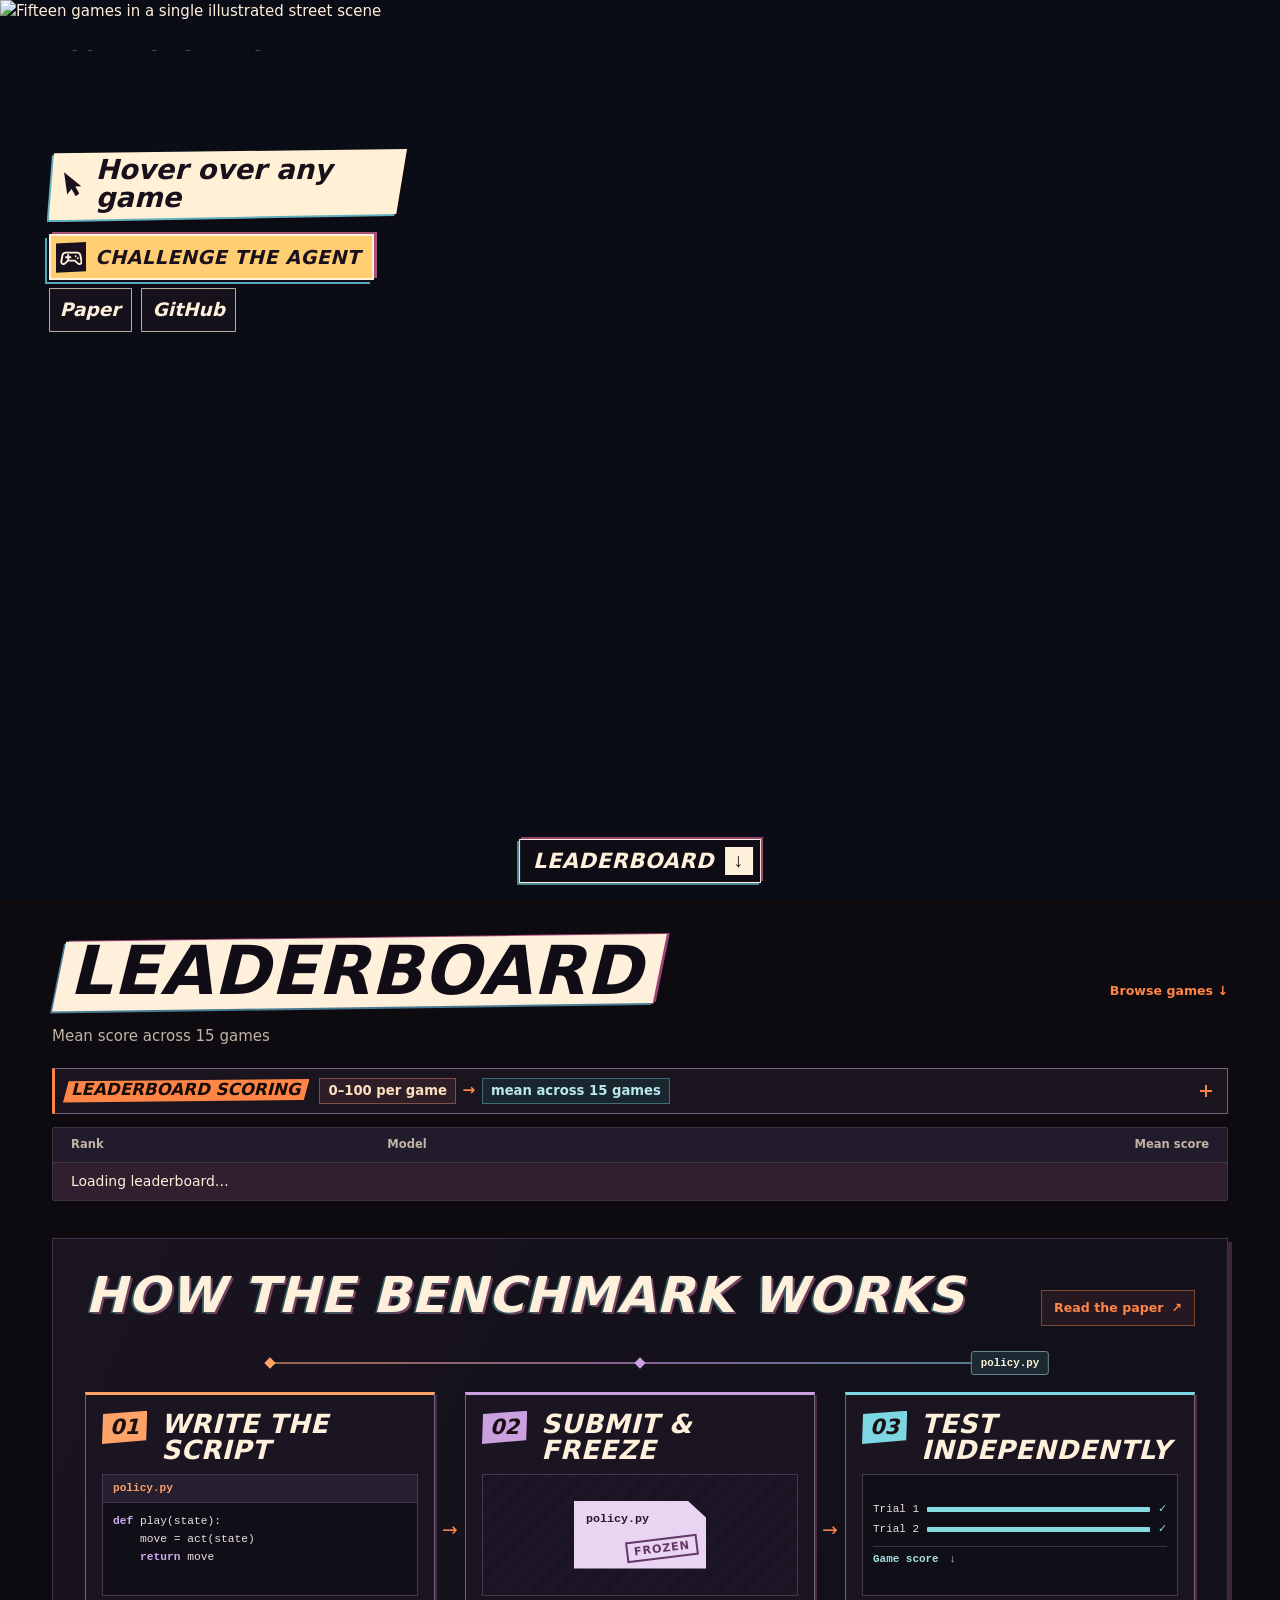
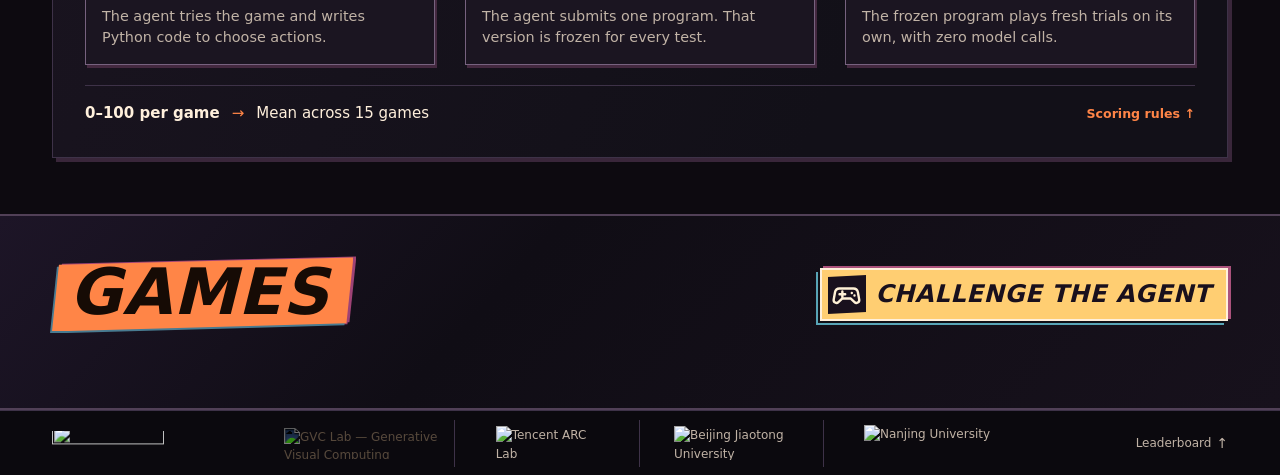
==== commit 29b4d844: "Unblock first-load character motion, enlarge the racing exhaust, and refine the homepage" ====
--- a/index.html
+++ b/index.html
@@ -7,13 +7,13 @@
   <title>Coding4Games</title>
   <link rel="icon" type="image/png" sizes="64x64" href="/assets/coding4games-icon.png">
   <link rel="stylesheet" href="/styles.css?v=leaderboard-entry">
-  <link rel="stylesheet" href="/comic.css?v=compact-footer">
+  <link rel="stylesheet" href="/comic.css?v=continuous-challenge">
   <link rel="stylesheet" href="/workflow.css?v=auto-replay">
-  <link rel="stylesheet" href="/teaser.css?v=game-preview-icons">
+  <link rel="stylesheet" href="/teaser.css?v=continuous-challenge">
   <link rel="stylesheet" href="/teaser-layout-start-flame.css">
   <link rel="stylesheet" href="/arcade/playable.css?v=comic">
   <link rel="preload" as="image" href="/assets/game-cover/scene-speed/still/forza.webp">
-  <script type="module" src="/teaser.js?v=clearer-artwork"></script>
+  <script type="module" src="/teaser.js?v=fast-idle"></script>
   <script type="module" src="/leaderboard.js?v=leaderboard-entry"></script>
   <script type="module" src="/workflow.js?v=auto-replay"></script>
 </head>
@@ -238,8 +238,8 @@
         <li><a class="footer-institution" href="https://www.bjtu.edu.cn/">
           <img src="/assets/institutions/beijing-jiaotong.png" alt="Beijing Jiaotong University" width="314" height="93" loading="lazy" decoding="async">
         </a></li>
-        <li><a class="footer-institution" href="https://www.nju.edu.cn/">
-          <img src="/assets/institutions/nanjing-university.png" alt="Nanjing University" width="254" height="79" loading="lazy" decoding="async">
+        <li class="footer-nju"><a class="footer-institution" href="https://www.nju.edu.cn/">
+          <img src="/assets/institutions/nanjing-university-lockup.png" alt="Nanjing University" width="267" height="79" loading="lazy" decoding="async">
         </a></li>
       </ul>
       <a class="footer-leaderboard" href="#results" aria-label="Leaderboard"><span class="footer-leaderboard-label">Leaderboard</span><span class="footer-leaderboard-arrow" aria-hidden="true">↑</span></a>
--- a/comic.css
+++ b/comic.css
@@ -22,7 +22,7 @@
   box-shadow: -2px 2px 0 #101016, -4px 4px 0 #58a5b7, 3px -2px 0 #ab527c;
 }
 .demo-cta {
-  --demo-cue-cycle: 5s;
+  --demo-cue-cycle: 2.1s;
   position: relative;
   isolation: isolate;
   min-height: 46px;
@@ -63,24 +63,21 @@
     z-index: -1;
     inset: -2px;
     border: 2px solid var(--ink-cyan);
-    opacity: 0;
     pointer-events: none;
     content: "";
-    animation: demo-cta-outline var(--demo-cue-cycle) ease-out 140ms infinite;
+    animation: demo-cta-outline var(--demo-cue-cycle) ease-in-out infinite;
   }
   .demo-cta[data-cue] .demo-cta-icon svg {
-    animation: demo-cta-controller var(--demo-cue-cycle) ease-in-out 140ms infinite;
+    animation: demo-cta-controller var(--demo-cue-cycle) ease-in-out infinite;
   }
 }
 @keyframes demo-cta-outline {
-  0% { opacity: 0; transform: scale(1); }
-  3% { opacity: .85; }
-  17%, 100% { opacity: 0; transform: scale(1.055, 1.24); }
+  0%, 100% { opacity: .44; transform: scale(1); }
+  50% { opacity: .95; transform: scale(1.026, 1.10); }
 }
 @keyframes demo-cta-controller {
-  0%, 15%, 100% { transform: none; }
-  5% { transform: translateY(-3px) rotate(-8deg); }
-  10% { transform: translateY(-1px) rotate(3deg); }
+  0%, 100% { transform: translateY(1px) rotate(5deg); color: #fff0d6; }
+  50% { transform: translateY(-2px) rotate(-9deg) scale(1.08); color: #bcefff; }
 }
 .comic-section-title {
   padding: 3px 24px 7px 17px;
@@ -196,7 +193,7 @@
 .home-page .footer-inner .brand { width: clamp(82px, 9vw, 112px); }
 .footer-institutions {
   display: grid;
-  grid-template-columns: repeat(4, minmax(0, 1fr));
+  grid-template-columns: repeat(3, minmax(0, 1fr)) minmax(0, 1.12fr);
   justify-self: center;
   width: min(100%, 760px);
   margin: 0;
@@ -222,15 +219,18 @@
   object-fit: contain;
 }
 .footer-gvc img { filter: invert(1) hue-rotate(180deg); }
+.footer-nju img { max-height: 39px; }
 .footer-leaderboard { display: inline-flex; align-items: center; justify-content: center; gap: 5px; min-height: 44px; }
 .footer-leaderboard-arrow { font-size: 1.15em; }
 
 @media (max-width: 580px) {
   .home-page .footer-inner { min-height: 56px; }
   .home-page .footer-inner .brand { width: 27px; aspect-ratio: 1; }
+  .footer-institutions { grid-template-columns: minmax(0, 1fr) minmax(0, .87fr) minmax(0, 1fr) minmax(0, 1.16fr); }
   .footer-leaderboard { width: 29px; }
   .footer-leaderboard-label { display: none; }
   .footer-institution img { max-height: 27px; }
+  .footer-nju img { max-height: 30px; }
 }
 
 @media (max-width: 620px) {
--- a/teaser.css
+++ b/teaser.css
@@ -245,29 +245,14 @@
 }
 @media (prefers-reduced-motion: no-preference) {
   .cover-brand-actions .demo-cta[data-cue]::after { content: none; }
-  .demo-cta[data-cue] .cover-challenge-border {
-    animation: cover-challenge-streaks var(--demo-cue-cycle) linear 140ms infinite;
-  }
+  .demo-cta[data-cue] .cover-challenge-border { opacity: 1; }
   .demo-cta[data-cue] .cover-challenge-border rect {
-    animation: cover-challenge-trace var(--demo-cue-cycle) linear 140ms infinite;
-  }
-  .cover-brand-actions .demo-cta[data-cue] .demo-cta-icon svg {
-    animation: cover-challenge-controller var(--demo-cue-cycle) ease-in-out 140ms infinite;
-  }
-}
-@keyframes cover-challenge-streaks {
-  0%, 27%, 100% { opacity: 0; }
-  2%, 22% { opacity: 1; }
+    animation: cover-challenge-trace var(--demo-cue-cycle) linear infinite;
+  }
 }
 @keyframes cover-challenge-trace {
-  0% { stroke-dashoffset: var(--trace-start, 0); }
-  25%, 100% { stroke-dashoffset: var(--trace-end, -100); }
-}
-@keyframes cover-challenge-controller {
-  0%, 24%, 100% { transform: none; color: #fff0d6; }
-  6% { transform: translateY(-4px) rotate(-16deg) scale(1.14); color: #9ef3ff; }
-  12% { transform: translateY(-3px) rotate(-8deg) scale(1.14); color: #d7fcff; }
-  17% { transform: translateY(1px) rotate(7deg) scale(1.06); color: #ffe7ac; }
+  from { stroke-dashoffset: var(--trace-start, 0); }
+  to { stroke-dashoffset: var(--trace-end, -100); }
 }
 .cover-brand-actions .cover-resource {
   min-height: 44px;
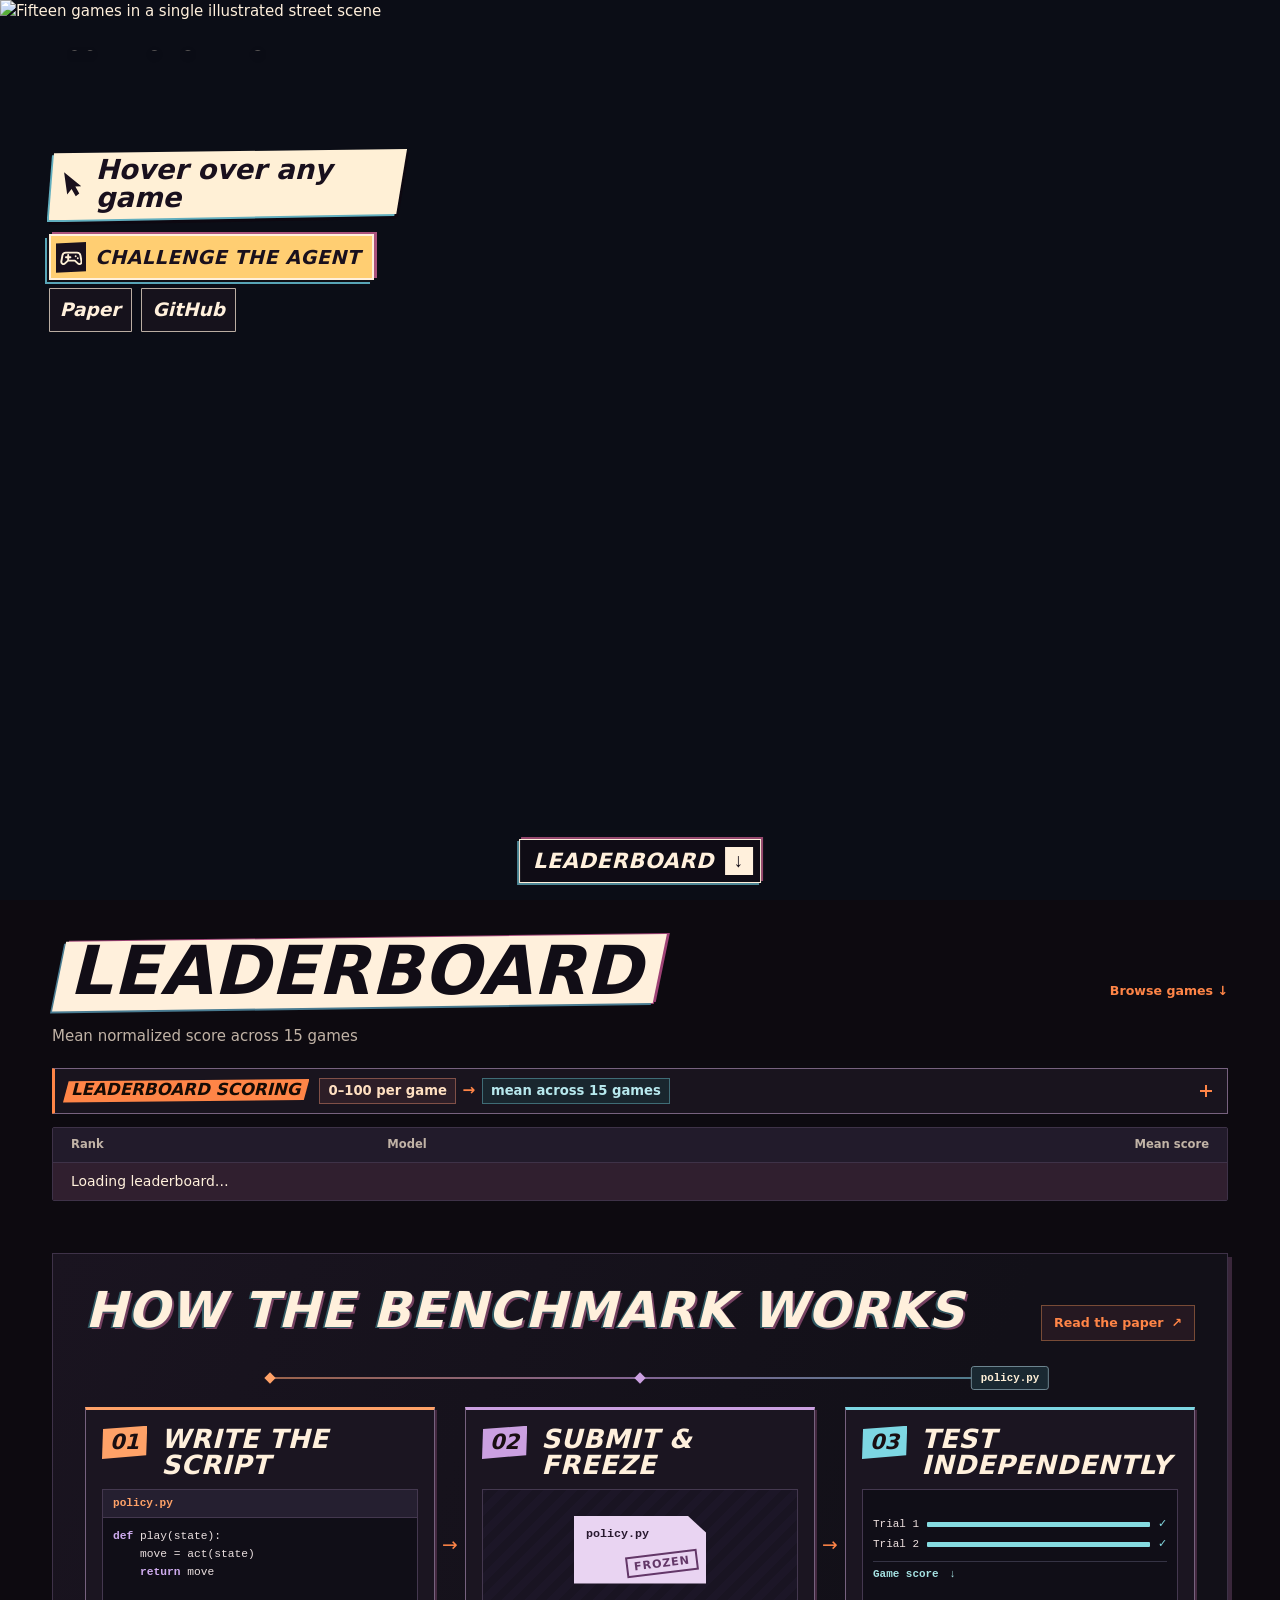
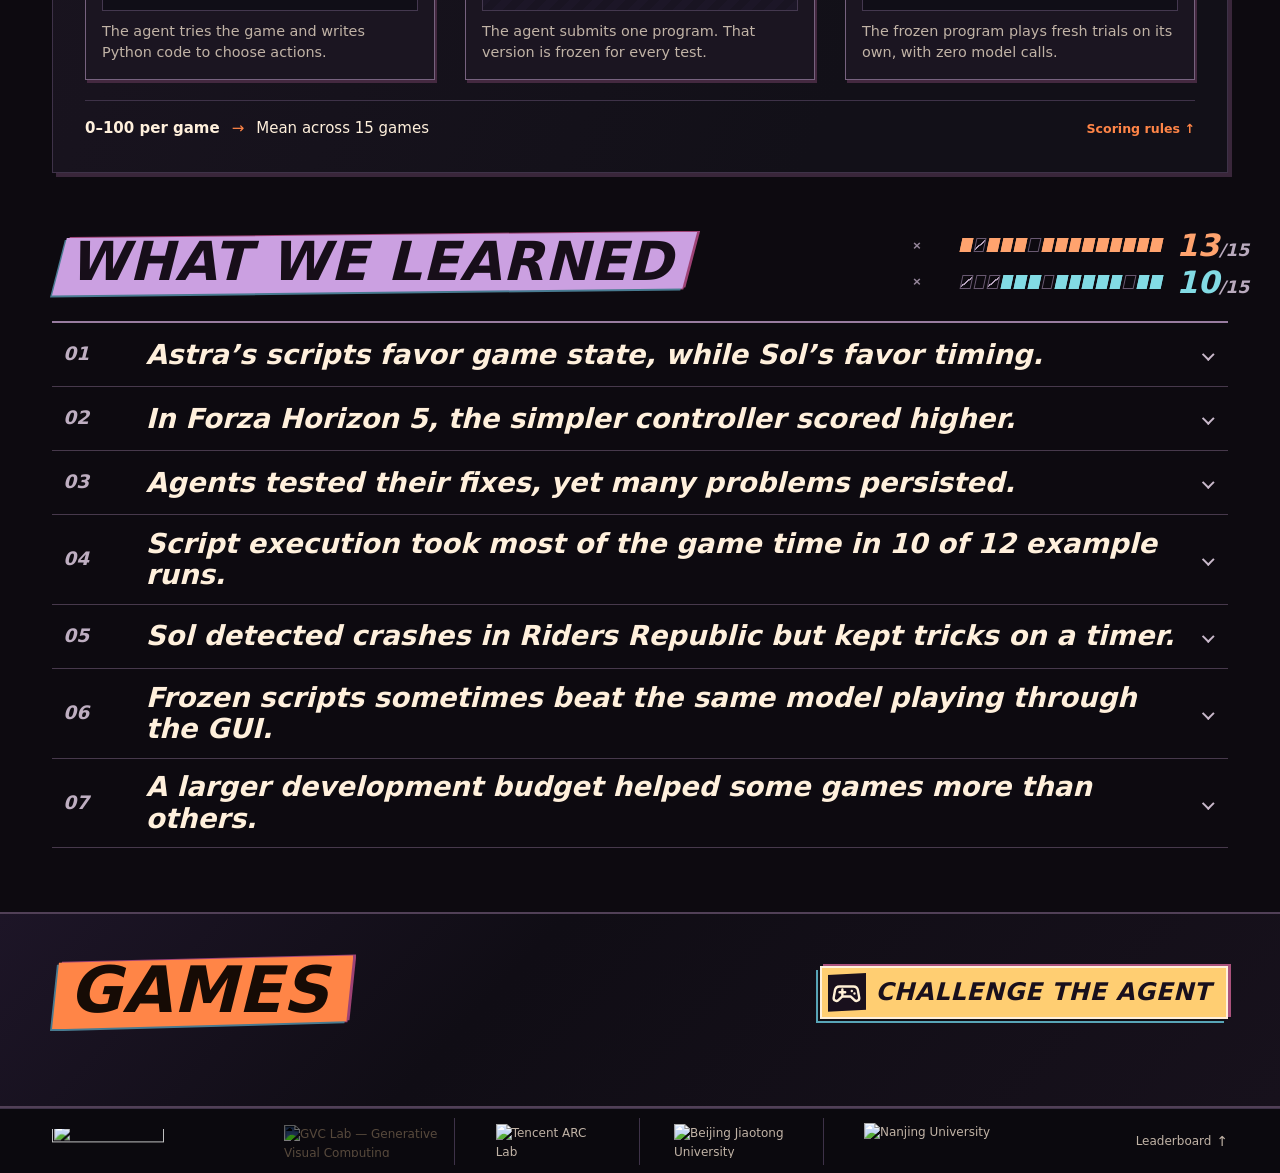
==== commit 776aa061: "Publish paper-aligned rankings and interactive benchmark findings" ====
--- a/index.html
+++ b/index.html
@@ -9,12 +9,13 @@
   <link rel="stylesheet" href="/styles.css?v=leaderboard-entry">
   <link rel="stylesheet" href="/comic.css?v=continuous-challenge">
   <link rel="stylesheet" href="/workflow.css?v=auto-replay">
+  <link rel="stylesheet" href="/findings.css?v=grounding-share">
   <link rel="stylesheet" href="/teaser.css?v=continuous-challenge">
   <link rel="stylesheet" href="/teaser-layout-start-flame.css">
   <link rel="stylesheet" href="/arcade/playable.css?v=comic">
   <link rel="preload" as="image" href="/assets/game-cover/scene-speed/still/forza.webp">
   <script type="module" src="/teaser.js?v=fast-idle"></script>
-  <script type="module" src="/leaderboard.js?v=leaderboard-entry"></script>
+  <script type="module" src="/leaderboard.js?v=gvc-paper"></script>
   <script type="module" src="/workflow.js?v=auto-replay"></script>
 </head>
 <body class="home-page">
@@ -131,7 +132,7 @@
       <div class="leaderboard-heading">
         <div>
           <h2 id="leaderboard-title" class="comic-section-title">Leaderboard</h2>
-          <p id="leaderboard-description">Mean score across 15 games</p>
+          <p id="leaderboard-description">Mean normalized score across 15 games</p>
         </div>
         <a class="text-link" href="#games">Browse games <span aria-hidden="true">↓</span></a>
       </div>
@@ -148,7 +149,7 @@
         <div class="score-details">
           <dl>
             <div><dt>Game result</dt><dd>Average the independent test scores for a frozen program. Earlier entries use their recorded result.</dd></div>
-            <div><dt>Scale each game</dt><dd><code>100 × (result − lowest) ÷ (highest − lowest)</code>. Compare models within that game; if all results tie, each scores 50.</dd></div>
+            <div><dt>Scale each game</dt><dd><code>100 × (result − lowest) ÷ (highest − lowest)</code>. The range includes coding agents, GUI agents and the human reference.</dd></div>
             <div><dt>Rank models</dt><dd>Take the arithmetic mean of all 15 scaled scores, weighted equally. Incomplete coverage is unranked.</dd></div>
           </dl>
         </div>
@@ -159,6 +160,7 @@
           <tbody id="leaderboard-rows"><tr><td colspan="3">Loading leaderboard…</td></tr></tbody>
         </table>
       </div>
+      <dl class="leaderboard-references" id="leaderboard-references" aria-label="Mean scores for the human player and GUI agents"></dl>
     </section>
 
     <section class="wrap workflow" id="workflow" aria-labelledby="workflow-title">
@@ -200,6 +202,469 @@
         <p><strong>0–100 per game</strong><span aria-hidden="true">→</span> Mean across 15 games</p>
         <a class="text-link" id="workflow-scoring-link" href="#rank-scoring">Scoring rules <span aria-hidden="true">↑</span></a>
       </div>
+    </section>
+
+    <section class="wrap paper-findings" id="findings" aria-labelledby="findings-title">
+      <div class="findings-heading">
+        <h2 class="comic-section-title" id="findings-title">What we learned</h2>
+        <div class="findings-tally">
+          <div class="finding-matchup script-matchup" role="img" aria-label="Best frozen program vs. strongest GUI agent · 13 wins in 15 games" title="Best frozen program vs. strongest GUI agent · 13 wins in 15 games">
+            <span class="matchup-opponents" aria-hidden="true"><svg viewBox="0 0 24 24" aria-hidden="true" focusable="false"><use href="/assets/finding-icons.svg#script"></use></svg><b>×</b><svg viewBox="0 0 24 24" aria-hidden="true" focusable="false"><use href="/assets/finding-icons.svg#gui"></use></svg></span>
+            <span class="matchup-marks" aria-hidden="true"><i class="win" title="Balatro · Win"></i><i class="tie" title="Forza Horizon 5 · Tie"></i><i class="win" title="Slay the Spire · Win"></i><i class="win" title="Black Myth: Wukong · Win"></i><i class="win" title="Brotato · Win"></i><i class="loss" title="NBA 2K25 · Loss"></i><i class="win" title="Riders Republic · Win"></i><i class="win" title="The King of Fighters ’98 · Win"></i><i class="win" title="Trackmania · Win"></i><i class="win" title="Kingdom Rush 5 · Win"></i><i class="win" title="Overcooked! 2 · Win"></i><i class="win" title="Sekiro · Win"></i><i class="win" title="Aim Lab · Win"></i><i class="win" title="Palworld · Win"></i><i class="win" title="BattleBlock Theater · Win"></i></span>
+            <strong aria-hidden="true">13<small>/15</small></strong>
+          </div>
+          <div class="finding-matchup human-matchup" role="img" aria-label="Human player vs. strongest agent · 10 wins in 15 games" title="Human player vs. strongest agent · 10 wins in 15 games">
+            <span class="matchup-opponents" aria-hidden="true"><svg viewBox="0 0 24 24" aria-hidden="true" focusable="false"><use href="/assets/finding-icons.svg#human"></use></svg><b>×</b><svg viewBox="0 0 24 24" aria-hidden="true" focusable="false"><use href="/assets/finding-icons.svg#agent"></use></svg></span>
+            <span class="matchup-marks" aria-hidden="true"><i class="tie" title="Balatro · Tie"></i><i class="loss" title="Forza Horizon 5 · Loss"></i><i class="tie" title="Slay the Spire · Tie"></i><i class="win" title="Black Myth: Wukong · Win"></i><i class="win" title="Brotato · Win"></i><i class="win" title="NBA 2K25 · Win"></i><i class="loss" title="Riders Republic · Loss"></i><i class="win" title="The King of Fighters ’98 · Win"></i><i class="win" title="Trackmania · Win"></i><i class="win" title="Kingdom Rush 5 · Win"></i><i class="win" title="Overcooked! 2 · Win"></i><i class="win" title="Sekiro · Win"></i><i class="loss" title="Aim Lab · Loss"></i><i class="win" title="Palworld · Win"></i><i class="win" title="BattleBlock Theater · Win"></i></span>
+            <strong aria-hidden="true">10<small>/15</small></strong>
+          </div>
+        </div>
+      </div>
+      <ol class="finding-list" role="list">
+        <li>
+          <details id="finding-strategies">
+            <summary><span class="finding-number" aria-hidden="true">01</span><svg class="finding-glyph" viewBox="0 0 24 24" aria-hidden="true" focusable="false"><use href="/assets/finding-icons.svg#strategy"></use></svg><span class="finding-line">Astra’s scripts favor game state, while Sol’s favor timing.</span></summary>
+            <div class="finding-evidence">
+              <figure id="grounding-share" class="finding-chart" aria-labelledby="grounding-caption">
+                <figcaption id="grounding-caption">How final scripts choose actions</figcaption>
+                <p>Share of each model’s evaluated scripts at each level</p>
+                <dl class="grounding-key">
+                  <div><dt class="level-0">G0</dt><dd>Fixed actions</dd></div>
+                  <div><dt class="level-1">G1</dt><dd>Timers or counters</dd></div>
+                  <div><dt class="level-2">G2</dt><dd>Simple observed cues</dd></div>
+                  <div><dt class="level-3">G3</dt><dd>Task-relevant game state</dd></div>
+                  <div><dt class="level-4">G4</dt><dd>State + memory, planning and recovery</dd></div>
+                </dl>
+                <ul class="grounding-list">
+                  <li><span>GPT-6 Astra</span>
+                    <div class="grounding-stack" role="img" aria-label="GPT-6 Astra: G0 13.3%, G1 0%, G2 26.7%, G3 60%, G4 0%">
+                      <span class="level-0" style="--share: 13.3" title="G0 · Fixed actions · 13.3%">13.3%</span>
+                      <span class="level-2" style="--share: 26.7" title="G2 · Simple observed cues · 26.7%">26.7%</span>
+                      <span class="level-3" style="--share: 60" title="G3 · Task-relevant game state · 60%">60%</span>
+                    </div>
+                  </li>
+                  <li><span>GPT-5.6-Sol</span>
+                    <div class="grounding-stack" role="img" aria-label="GPT-5.6-Sol: G0 9.1%, G1 63.6%, G2 27.3%, G3 0%, G4 0%">
+                      <span class="level-0" style="--share: 9.1" title="G0 · Fixed actions · 9.1%">9.1%</span>
+                      <span class="level-1" style="--share: 63.6" title="G1 · Timers or counters · 63.6%">63.6%</span>
+                      <span class="level-2" style="--share: 27.3" title="G2 · Simple observed cues · 27.3%">27.3%</span>
+                    </div>
+                  </li>
+                  <li><span>GPT-5.6-Terra</span>
+                    <div class="grounding-stack" role="img" aria-label="GPT-5.6-Terra: G0 18.2%, G1 63.6%, G2 9.1%, G3 9.1%, G4 0%">
+                      <span class="level-0" style="--share: 18.2" title="G0 · Fixed actions · 18.2%">18.2%</span>
+                      <span class="level-1" style="--share: 63.6" title="G1 · Timers or counters · 63.6%">63.6%</span>
+                      <span class="level-2" style="--share: 9.1" title="G2 · Simple observed cues · 9.1%">9.1%</span>
+                      <span class="level-3" style="--share: 9.1" title="G3 · Task-relevant game state · 9.1%">9.1%</span>
+                    </div>
+                  </li>
+                  <li><span>Claude Opus 5.5</span>
+                    <div class="grounding-stack" role="img" aria-label="Claude Opus 5.5: G0 20%, G1 0%, G2 13.3%, G3 46.7%, G4 20%">
+                      <span class="level-0" style="--share: 20" title="G0 · Fixed actions · 20%">20%</span>
+                      <span class="level-2" style="--share: 13.3" title="G2 · Simple observed cues · 13.3%">13.3%</span>
+                      <span class="level-3" style="--share: 46.7" title="G3 · Task-relevant game state · 46.7%">46.7%</span>
+                      <span class="level-4" style="--share: 20" title="G4 · State + memory, planning and recovery · 20%">20%</span>
+                    </div>
+                  </li>
+                  <li><span>Claude Opus 5</span>
+                    <div class="grounding-stack" role="img" aria-label="Claude Opus 5: G0 0%, G1 10%, G2 20%, G3 20%, G4 50%">
+                      <span class="level-1" style="--share: 10" title="G1 · Timers or counters · 10%">10%</span>
+                      <span class="level-2" style="--share: 20" title="G2 · Simple observed cues · 20%">20%</span>
+                      <span class="level-3" style="--share: 20" title="G3 · Task-relevant game state · 20%">20%</span>
+                      <span class="level-4" style="--share: 50" title="G4 · State + memory, planning and recovery · 50%">50%</span>
+                    </div>
+                  </li>
+                  <li><span>Claude Sonnet 5</span>
+                    <div class="grounding-stack" role="img" aria-label="Claude Sonnet 5: G0 0%, G1 18.2%, G2 36.4%, G3 27.3%, G4 18.2%">
+                      <span class="level-1" style="--share: 18.2" title="G1 · Timers or counters · 18.2%">18.2%</span>
+                      <span class="level-2" style="--share: 36.4" title="G2 · Simple observed cues · 36.4%">36.4%</span>
+                      <span class="level-3" style="--share: 27.3" title="G3 · Task-relevant game state · 27.3%">27.3%</span>
+                      <span class="level-4" style="--share: 18.2" title="G4 · State + memory, planning and recovery · 18.2%">18.2%</span>
+                    </div>
+                  </li>
+                  <li><span>Gemini-3.8-Flash</span>
+                    <div class="grounding-stack" role="img" aria-label="Gemini-3.8-Flash: G0 9.1%, G1 18.2%, G2 18.2%, G3 36.4%, G4 18.2%">
+                      <span class="level-0" style="--share: 9.1" title="G0 · Fixed actions · 9.1%">9.1%</span>
+                      <span class="level-1" style="--share: 18.2" title="G1 · Timers or counters · 18.2%">18.2%</span>
+                      <span class="level-2" style="--share: 18.2" title="G2 · Simple observed cues · 18.2%">18.2%</span>
+                      <span class="level-3" style="--share: 36.4" title="G3 · Task-relevant game state · 36.4%">36.4%</span>
+                      <span class="level-4" style="--share: 18.2" title="G4 · State + memory, planning and recovery · 18.2%">18.2%</span>
+                    </div>
+                  </li>
+                  <li><span>Qwen3.8-Flash</span>
+                    <div class="grounding-stack" role="img" aria-label="Qwen3.8-Flash: G0 20%, G1 0%, G2 10%, G3 20%, G4 50%">
+                      <span class="level-0" style="--share: 20" title="G0 · Fixed actions · 20%">20%</span>
+                      <span class="level-2" style="--share: 10" title="G2 · Simple observed cues · 10%">10%</span>
+                      <span class="level-3" style="--share: 20" title="G3 · Task-relevant game state · 20%">20%</span>
+                      <span class="level-4" style="--share: 50" title="G4 · State + memory, planning and recovery · 50%">50%</span>
+                    </div>
+                  </li>
+                  <li><span>Qwen3.8-27B</span>
+                    <div class="grounding-stack" role="img" aria-label="Qwen3.8-27B: G0 0%, G1 0%, G2 20%, G3 50%, G4 30%">
+                      <span class="level-2" style="--share: 20" title="G2 · Simple observed cues · 20%">20%</span>
+                      <span class="level-3" style="--share: 50" title="G3 · Task-relevant game state · 50%">50%</span>
+                      <span class="level-4" style="--share: 30" title="G4 · State + memory, planning and recovery · 30%">30%</span>
+                    </div>
+                  </li>
+                  <li><span>GLM-5.3-Flash</span>
+                    <div class="grounding-stack" role="img" aria-label="GLM-5.3-Flash: G0 30%, G1 30%, G2 10%, G3 30%, G4 0%">
+                      <span class="level-0" style="--share: 30" title="G0 · Fixed actions · 30%">30%</span>
+                      <span class="level-1" style="--share: 30" title="G1 · Timers or counters · 30%">30%</span>
+                      <span class="level-2" style="--share: 10" title="G2 · Simple observed cues · 10%">10%</span>
+                      <span class="level-3" style="--share: 30" title="G3 · Task-relevant game state · 30%">30%</span>
+                    </div>
+                  </li>
+                  <li><span>DeepSeek-V4.1-Flash</span>
+                    <div class="grounding-stack" role="img" aria-label="DeepSeek-V4.1-Flash: G0 0%, G1 0%, G2 10%, G3 50%, G4 30%, unaccounted for 10%">
+                      <span class="level-2" style="--share: 10" title="G2 · Simple observed cues · 10%">10%</span>
+                      <span class="level-3" style="--share: 50" title="G3 · Task-relevant game state · 50%">50%</span>
+                      <span class="level-4" style="--share: 30" title="G4 · State + memory, planning and recovery · 30%">30%</span>
+                      <span class="grounding-gap" style="--share: 10" title="Unaccounted for · 10%">10%</span>
+                    </div>
+                  </li>
+                  <li><span>Kimi-K3</span>
+                    <div class="grounding-stack" role="img" aria-label="Kimi-K3: G0 9.1%, G1 9.1%, G2 27.3%, G3 18.2%, G4 36.4%">
+                      <span class="level-0" style="--share: 9.1" title="G0 · Fixed actions · 9.1%">9.1%</span>
+                      <span class="level-1" style="--share: 9.1" title="G1 · Timers or counters · 9.1%">9.1%</span>
+                      <span class="level-2" style="--share: 27.3" title="G2 · Simple observed cues · 27.3%">27.3%</span>
+                      <span class="level-3" style="--share: 18.2" title="G3 · Task-relevant game state · 18.2%">18.2%</span>
+                      <span class="level-4" style="--share: 36.4" title="G4 · State + memory, planning and recovery · 36.4%">36.4%</span>
+                    </div>
+                  </li>
+                </ul>
+                <p class="grounding-note">Hatching marks the 10% left unaccounted for in DeepSeek’s reported shares.</p>
+              </figure>
+              <p>GPT-6 Astra most often used task-relevant state (<strong>60% G3</strong>). GPT-5.6-Sol relied mainly on timing (<strong>63.6% G1</strong>). For Claude Opus 5 and Qwen3.8-Flash, <strong>half of the scripts reached G4</strong>.</p>
+            </div>
+          </details>
+        </li>
+        <li>
+          <details id="finding-complexity">
+            <summary><span class="finding-number" aria-hidden="true">02</span><svg class="finding-glyph" viewBox="0 0 24 24" aria-hidden="true" focusable="false"><use href="/assets/finding-icons.svg#wheel"></use></svg><span class="finding-line">In Forza Horizon 5, the simpler controller scored higher.</span></summary>
+            <div class="finding-evidence">
+              <figure class="finding-chart" id="controller-scores">
+                <figcaption>Forza Horizon 5 · Mean score in independent tests</figcaption>
+              <div class="finding-bar ">
+                <div class="finding-bar-label"><span>Claude Sonnet 5 · Local route follower</span><strong>645.7 points</strong></div>
+                <div class="finding-track" aria-hidden="true"><i style="width:92.243%"></i></div>
+              </div>
+              <div class="finding-bar alternate">
+                <div class="finding-bar-label"><span>Qwen3.8-Flash · PID steering controller</span><strong>443.7 points</strong></div>
+                <div class="finding-track" aria-hidden="true"><i style="width:63.386%"></i></div>
+              </div>
+              </figure>
+              <p>Sonnet’s script steered toward the nearby route. Qwen used a feedback controller to correct its steering. Its log shows the car leaving the road and triggering recovery at the wrong time.</p>
+              <div class="finding-links"><a href="/experiment.html?run=forza-claude-sonnet-5-paper&amp;tab=script"><svg class="finding-link-icon" viewBox="0 0 24 24" aria-hidden="true" focusable="false"><use href="/assets/finding-icons.svg#script"></use></svg>Route-following script</a><a href="/experiment.html?run=forza-qwen3.8-flash-paper&amp;tab=log"><svg class="finding-link-icon" viewBox="0 0 24 24" aria-hidden="true" focusable="false"><use href="/assets/finding-icons.svg#log"></use></svg>PID development log</a></div>
+            </div>
+          </details>
+        </li>
+        <li>
+          <details id="finding-repair">
+            <summary><span class="finding-number" aria-hidden="true">03</span><svg class="finding-glyph" viewBox="0 0 24 24" aria-hidden="true" focusable="false"><use href="/assets/finding-icons.svg#repair"></use></svg><span class="finding-line">Agents tested their fixes, yet many problems persisted.</span></summary>
+            <div class="finding-evidence">
+              <figure class="finding-chart" id="repair-comparison">
+                <figcaption>Did a change reach the problem, and did it fix it?</figcaption>
+              <div class="finding-series"><h4>GPT-5.6-Sol</h4>
+              <div class="finding-bar ">
+                <div class="finding-bar-label"><span>Revisions tested in the relevant situation</span><strong>100%</strong></div>
+                <div class="finding-track" aria-hidden="true"><i style="width:100.000%"></i></div>
+              </div>
+              <div class="finding-bar alternate">
+                <div class="finding-bar-label"><span>Resolution score on tested problems</span><strong>41.7%</strong></div>
+                <div class="finding-track" aria-hidden="true"><i style="width:41.700%"></i></div>
+              </div>
+              </div>
+              <div class="finding-series"><h4>Gemini-3.8-Flash</h4>
+              <div class="finding-bar ">
+                <div class="finding-bar-label"><span>Revisions tested in the relevant situation</span><strong>94.4%</strong></div>
+                <div class="finding-track" aria-hidden="true"><i style="width:94.400%"></i></div>
+              </div>
+              <div class="finding-bar alternate">
+                <div class="finding-bar-label"><span>Resolution score on tested problems</span><strong>58.8%</strong></div>
+                <div class="finding-track" aria-hidden="true"><i style="width:58.800%"></i></div>
+              </div>
+              </div>
+              </figure>
+              <p>The first bar counts revisions whose next self-test reached the targeted situation. The second scores the problems that could be tested, with one point for a full fix, half for a partial fix and zero if the problem remained.</p>
+            </div>
+          </details>
+        </li>
+        <li>
+          <details id="finding-debugging">
+            <summary><span class="finding-number" aria-hidden="true">04</span><svg class="finding-glyph" viewBox="0 0 24 24" aria-hidden="true" focusable="false"><use href="/assets/finding-icons.svg#terminal"></use></svg><span class="finding-line">Script execution took most of the game time in 10 of 12 example runs.</span></summary>
+            <div class="finding-evidence">
+              <figure class="finding-chart" id="interaction-share" aria-labelledby="interaction-caption">
+                <figcaption id="interaction-caption">Who supplied the game inputs?</figcaption>
+                <p class="interaction-unit">Share of game steps in one development run per model</p>
+                <div class="interaction-key" aria-hidden="true"><span>Agent playing directly</span><span>Agent running its script</span></div>
+                <ul class="interaction-list">
+                  <li>
+                    <span>GPT-6 Astra</span>
+                    <div class="interaction-split" role="img" aria-label="3.7% direct interaction, 96.3% script execution">
+                      <span>3.7%</span><i style="--direct: 3.7%" aria-hidden="true"></i><span>96.3%</span>
+                    </div>
+                  </li>
+                  <li>
+                    <span>GPT-5.6-Sol</span>
+                    <div class="interaction-split" role="img" aria-label="1.5% direct interaction, 98.5% script execution">
+                      <span>1.5%</span><i style="--direct: 1.5%" aria-hidden="true"></i><span>98.5%</span>
+                    </div>
+                  </li>
+                  <li>
+                    <span>GPT-5.6-Terra</span>
+                    <div class="interaction-split" role="img" aria-label="25.9% direct interaction, 74.1% script execution">
+                      <span>25.9%</span><i style="--direct: 25.9%" aria-hidden="true"></i><span>74.1%</span>
+                    </div>
+                  </li>
+                  <li>
+                    <span>Claude Opus 5.5</span>
+                    <div class="interaction-split" role="img" aria-label="28.7% direct interaction, 71.3% script execution">
+                      <span>28.7%</span><i style="--direct: 28.7%" aria-hidden="true"></i><span>71.3%</span>
+                    </div>
+                  </li>
+                  <li>
+                    <span>Claude Opus 5</span>
+                    <div class="interaction-split" role="img" aria-label="22.3% direct interaction, 77.7% script execution">
+                      <span>22.3%</span><i style="--direct: 22.3%" aria-hidden="true"></i><span>77.7%</span>
+                    </div>
+                  </li>
+                  <li>
+                    <span>Claude Sonnet 5</span>
+                    <div class="interaction-split" role="img" aria-label="43.7% direct interaction, 56.3% script execution">
+                      <span>43.7%</span><i style="--direct: 43.7%" aria-hidden="true"></i><span>56.3%</span>
+                    </div>
+                  </li>
+                  <li>
+                    <span>Gemini-3.8-Flash</span>
+                    <div class="interaction-split" role="img" aria-label="56.3% direct interaction, 43.7% script execution">
+                      <span>56.3%</span><i style="--direct: 56.3%" aria-hidden="true"></i><span>43.7%</span>
+                    </div>
+                  </li>
+                  <li>
+                    <span>Qwen3.8-Flash</span>
+                    <div class="interaction-split" role="img" aria-label="30.2% direct interaction, 69.8% script execution">
+                      <span>30.2%</span><i style="--direct: 30.2%" aria-hidden="true"></i><span>69.8%</span>
+                    </div>
+                  </li>
+                  <li>
+                    <span>Qwen3.8-27B</span>
+                    <div class="interaction-split" role="img" aria-label="30.5% direct interaction, 69.5% script execution">
+                      <span>30.5%</span><i style="--direct: 30.5%" aria-hidden="true"></i><span>69.5%</span>
+                    </div>
+                  </li>
+                  <li>
+                    <span>GLM-5.3-Flash</span>
+                    <div class="interaction-split" role="img" aria-label="32.9% direct interaction, 67.1% script execution">
+                      <span>32.9%</span><i style="--direct: 32.9%" aria-hidden="true"></i><span>67.1%</span>
+                    </div>
+                  </li>
+                  <li>
+                    <span>DeepSeek-V4.1-Flash</span>
+                    <div class="interaction-split" role="img" aria-label="37.4% direct interaction, 62.6% script execution">
+                      <span>37.4%</span><i style="--direct: 37.4%" aria-hidden="true"></i><span>62.6%</span>
+                    </div>
+                  </li>
+                  <li>
+                    <span>Kimi-K3</span>
+                    <div class="interaction-split" role="img" aria-label="65.3% direct interaction, 34.7% script execution">
+                      <span>65.3%</span><i style="--direct: 65.3%" aria-hidden="true"></i><span>34.7%</span>
+                    </div>
+                  </li>
+                </ul>
+              </figure>
+              <p>Sol ran its scripts for <strong>98.5%</strong> of game steps. Only Gemini-3.8-Flash and Kimi-K3 spent more steps playing directly.</p>
+            </div>
+          </details>
+        </li>
+        <li>
+          <details id="finding-feedback">
+            <summary><span class="finding-number" aria-hidden="true">05</span><svg class="finding-glyph" viewBox="0 0 24 24" aria-hidden="true" focusable="false"><use href="/assets/finding-icons.svg#recovery"></use></svg><span class="finding-line">Sol detected crashes in Riders Republic but kept tricks on a timer.</span></summary>
+            <div class="finding-evidence">
+              <p>The script watched for a red screen to trigger recovery. A separate counter chose when to perform each trick, so a crash could trigger a reset while the timing rule that preceded it stayed the same.</p>
+              <div class="finding-links"><a href="/experiment.html?run=riders-republic-gpt-5.6-sol-paper&amp;tab=script"><svg class="finding-link-icon" viewBox="0 0 24 24" aria-hidden="true" focusable="false"><use href="/assets/finding-icons.svg#script"></use></svg>Riders Republic script</a><a href="/experiment.html?run=riders-republic-gpt-5.6-sol-paper&amp;tab=log"><svg class="finding-link-icon" viewBox="0 0 24 24" aria-hidden="true" focusable="false"><use href="/assets/finding-icons.svg#log"></use></svg>Development log</a></div>
+            </div>
+          </details>
+        </li>
+        <li>
+          <details id="finding-gui">
+            <summary><span class="finding-number" aria-hidden="true">06</span><svg class="finding-glyph" viewBox="0 0 24 24" aria-hidden="true" focusable="false"><use href="/assets/finding-icons.svg#pad"></use></svg><span class="finding-line">Frozen scripts sometimes beat the same model playing through the GUI.</span></summary>
+            <div class="finding-evidence">
+              <figure class="finding-chart" id="paired-outcomes">
+                <figcaption>Same model, two ways to play · 15 games</figcaption>
+              <div class="finding-record"><h4>GPT-5.6-Sol</h4><div class="outcome-track" aria-hidden="true"><i class="outcome-script"></i><i class="outcome-script"></i><i class="outcome-script"></i><i class="outcome-script"></i><i class="outcome-script"></i><i class="outcome-script"></i><i class="outcome-script"></i><i class="outcome-script"></i><i class="outcome-gui"></i><i class="outcome-gui"></i><i class="outcome-gui"></i><i class="outcome-gui"></i><i class="outcome-gui"></i><i class="outcome-gui"></i><i class="outcome-gui"></i></div><p>8 script wins · 7 GUI wins · 0 ties</p></div>
+              <div class="finding-record"><h4>Claude Sonnet 5</h4><div class="outcome-track" aria-hidden="true"><i class="outcome-script"></i><i class="outcome-script"></i><i class="outcome-script"></i><i class="outcome-script"></i><i class="outcome-script"></i><i class="outcome-script"></i><i class="outcome-script"></i><i class="outcome-gui"></i><i class="outcome-gui"></i><i class="outcome-gui"></i><i class="outcome-gui"></i><i class="outcome-gui"></i><i class="outcome-gui"></i><i class="outcome-ties"></i><i class="outcome-ties"></i></div><p>7 script wins · 6 GUI wins · 2 ties</p></div>
+              </figure>
+              <p>Each mark represents one game. We compared a frozen script running on its own with the same model choosing actions from the game screen. Both models’ scripts won on Balatro, Kingdom Rush 5 and The King of Fighters ’98.</p>
+            </div>
+          </details>
+        </li>
+        <li>
+          <details id="finding-budgets">
+            <summary><span class="finding-number" aria-hidden="true">07</span><svg class="finding-glyph" viewBox="0 0 24 24" aria-hidden="true" focusable="false"><use href="/assets/finding-icons.svg#budget"></use></svg><span class="finding-line">A larger development budget helped some games more than others.</span></summary>
+            <div class="finding-evidence">
+              <figure class="budget-figure" id="budget-curves" aria-labelledby="budget-caption">
+                <figcaption id="budget-caption">The highest-scoring version came early in some runs and last in others.</figcaption>
+                <p class="budget-limits">Per-run limits <strong>15,000 game steps</strong> · <strong>25 million tokens</strong></p>
+                <div class="budget-key" aria-label="Legend">
+                  <span><i class="budget-opus" aria-hidden="true"></i>Claude Opus 5</span>
+                  <span><i class="budget-sol" aria-hidden="true"></i>GPT-5.6-Sol</span>
+                  <span><b aria-hidden="true">•</b>Independently tested script</span>
+                  <span><b aria-hidden="true">★</b>Final program</span>
+                </div>
+                <p class="budget-measure">Mean test score · Both axes scaled to 0–100 per curve</p>
+              <div class="budget-game"><h4>Balatro</h4>
+                <p class="budget-takeaway">Opus selected an early script that outscored every later version tested.</p>
+                <div class="budget-pair">
+              <div class="budget-plot"><h5>Game steps used (%)</h5>
+              <svg viewBox="0 0 320 132" role="img" aria-label="Balatro. Normalized game tics usage versus normalized mean test score." xmlns="http://www.w3.org/2000/svg">
+              <path class="budget-grid" d="M29 108H306 M29 12V108 M29 60H306 M167.5 12V108 M29 12H306 M306 12V108"/>
+              <path class="budget-axis" d="M29 12V108H306"/>
+              <g class="budget-ticks"><text x="22" y="112" text-anchor="end">0</text><text x="29" y="126" text-anchor="middle">0</text><text x="22" y="64" text-anchor="end">50</text><text x="167.5" y="126" text-anchor="middle">50</text><text x="22" y="16" text-anchor="end">100</text><text x="306" y="126" text-anchor="middle">100</text></g>
+              <g class="budget-opus"><title>Claude Opus 5</title><polyline class="budget-series" points="29.00,14.54 39.89,85.67 50.58,12.00 116.53,83.88 277.73,108.00 306.00,63.80"/>
+              <rect class="budget-point" x="26.70" y="12.24" width="4.6" height="4.6"/>
+              <rect class="budget-point" x="37.59" y="83.37" width="4.6" height="4.6"/>
+              <rect class="budget-point" x="114.23" y="81.58" width="4.6" height="4.6"/>
+              <rect class="budget-point" x="275.43" y="105.70" width="4.6" height="4.6"/>
+              <rect class="budget-point" x="303.70" y="61.50" width="4.6" height="4.6"/>
+              </g>
+              <g class="budget-sol"><title>GPT-5.6-Sol</title><polyline class="budget-series" points="29.00,108.00 75.04,12.00 90.40,45.14 105.73,42.38 152.49,42.38 306.00,17.51"/>
+              <circle class="budget-point" cx="29.00" cy="108.00" r="2.6"/>
+              <circle class="budget-point" cx="90.40" cy="45.14" r="2.6"/>
+              <circle class="budget-point" cx="105.73" cy="42.38" r="2.6"/>
+              <circle class="budget-point" cx="152.49" cy="42.38" r="2.6"/>
+              <circle class="budget-point" cx="306.00" cy="17.51" r="2.6"/>
+              </g>
+              <polygon class="budget-star budget-opus" points="50.58,5.90 52.16,9.82 56.38,10.11 53.14,12.83 54.16,16.94 50.58,14.70 46.99,16.94 48.01,12.83 44.78,10.11 48.99,9.82"><title>Claude Opus 5 · Final program</title></polygon>
+              <polygon class="budget-star budget-sol" points="75.04,5.90 76.63,9.82 80.84,10.11 77.61,12.83 78.63,16.94 75.04,14.70 71.46,16.94 72.47,12.83 69.24,10.11 73.45,9.82"><title>GPT-5.6-Sol · Final program</title></polygon>
+              </svg></div>
+              <div class="budget-plot"><h5>Tokens used (%)</h5>
+              <svg viewBox="0 0 320 132" role="img" aria-label="Balatro. Normalized tokens usage versus normalized mean test score." xmlns="http://www.w3.org/2000/svg">
+              <path class="budget-grid" d="M29 108H306 M29 12V108 M29 60H306 M167.5 12V108 M29 12H306 M306 12V108"/>
+              <path class="budget-axis" d="M29 12V108H306"/>
+              <g class="budget-ticks"><text x="22" y="112" text-anchor="end">0</text><text x="29" y="126" text-anchor="middle">0</text><text x="22" y="64" text-anchor="end">50</text><text x="167.5" y="126" text-anchor="middle">50</text><text x="22" y="16" text-anchor="end">100</text><text x="306" y="126" text-anchor="middle">100</text></g>
+              <g class="budget-opus"><title>Claude Opus 5</title><polyline class="budget-series" points="29.00,14.54 84.98,85.67 109.23,12.00 155.46,83.88 267.43,108.00 306.00,63.80"/>
+              <rect class="budget-point" x="26.70" y="12.24" width="4.6" height="4.6"/>
+              <rect class="budget-point" x="82.68" y="83.37" width="4.6" height="4.6"/>
+              <rect class="budget-point" x="153.16" y="81.58" width="4.6" height="4.6"/>
+              <rect class="budget-point" x="265.13" y="105.70" width="4.6" height="4.6"/>
+              <rect class="budget-point" x="303.70" y="61.50" width="4.6" height="4.6"/>
+              </g>
+              <g class="budget-sol"><title>GPT-5.6-Sol</title><polyline class="budget-series" points="29.00,108.00 83.59,73.54 120.44,41.30 140.22,38.37 175.68,38.37 306.00,12.00"/>
+              <circle class="budget-point" cx="29.00" cy="108.00" r="2.6"/>
+              <circle class="budget-point" cx="83.59" cy="73.54" r="2.6"/>
+              <circle class="budget-point" cx="120.44" cy="41.30" r="2.6"/>
+              <circle class="budget-point" cx="140.22" cy="38.37" r="2.6"/>
+              <circle class="budget-point" cx="175.68" cy="38.37" r="2.6"/>
+              </g>
+              <polygon class="budget-star budget-opus" points="109.23,5.90 110.81,9.82 115.03,10.11 111.79,12.83 112.81,16.94 109.23,14.70 105.64,16.94 106.66,12.83 103.42,10.11 107.64,9.82"><title>Claude Opus 5 · Final program</title></polygon>
+              <polygon class="budget-star budget-sol" points="306.00,5.90 307.59,9.82 311.80,10.11 308.57,12.83 309.59,16.94 306.00,14.70 302.41,16.94 303.43,12.83 300.20,10.11 304.41,9.82"><title>GPT-5.6-Sol · Final program</title></polygon>
+              </svg></div>
+              </div></div>
+              <div class="budget-game"><h4>Black Myth: Wukong</h4>
+                <p class="budget-takeaway">Both models recovered from an early dip in test scores.</p>
+                <div class="budget-pair">
+              <div class="budget-plot"><h5>Game steps used (%)</h5>
+              <svg viewBox="0 0 320 132" role="img" aria-label="Black Myth: Wukong. Normalized game tics usage versus normalized mean test score." xmlns="http://www.w3.org/2000/svg">
+              <path class="budget-grid" d="M29 108H306 M29 12V108 M29 60H306 M167.5 12V108 M29 12H306 M306 12V108"/>
+              <path class="budget-axis" d="M29 12V108H306"/>
+              <g class="budget-ticks"><text x="22" y="112" text-anchor="end">0</text><text x="29" y="126" text-anchor="middle">0</text><text x="22" y="64" text-anchor="end">50</text><text x="167.5" y="126" text-anchor="middle">50</text><text x="22" y="16" text-anchor="end">100</text><text x="306" y="126" text-anchor="middle">100</text></g>
+              <g class="budget-opus"><title>Claude Opus 5</title><polyline class="budget-series" points="29.00,86.82 77.87,108.00 145.94,59.68 187.98,36.51 237.77,54.85 306.00,12.00"/>
+              <rect class="budget-point" x="26.70" y="84.52" width="4.6" height="4.6"/>
+              <rect class="budget-point" x="75.57" y="105.70" width="4.6" height="4.6"/>
+              <rect class="budget-point" x="143.64" y="57.38" width="4.6" height="4.6"/>
+              <rect class="budget-point" x="185.68" y="34.21" width="4.6" height="4.6"/>
+              <rect class="budget-point" x="235.47" y="52.55" width="4.6" height="4.6"/>
+              </g>
+              <g class="budget-sol"><title>GPT-5.6-Sol</title><polyline class="budget-series" points="29.00,73.61 82.48,108.00 137.08,31.88 195.51,38.21 240.69,12.00 306.00,71.93"/>
+              <circle class="budget-point" cx="29.00" cy="73.61" r="2.6"/>
+              <circle class="budget-point" cx="82.48" cy="108.00" r="2.6"/>
+              <circle class="budget-point" cx="137.08" cy="31.88" r="2.6"/>
+              <circle class="budget-point" cx="195.51" cy="38.21" r="2.6"/>
+              <circle class="budget-point" cx="306.00" cy="71.93" r="2.6"/>
+              </g>
+              <polygon class="budget-star budget-opus" points="306.00,5.90 307.59,9.82 311.80,10.11 308.57,12.83 309.59,16.94 306.00,14.70 302.41,16.94 303.43,12.83 300.20,10.11 304.41,9.82"><title>Claude Opus 5 · Final program</title></polygon>
+              <polygon class="budget-star budget-sol" points="240.69,5.90 242.27,9.82 246.49,10.11 243.25,12.83 244.27,16.94 240.69,14.70 237.10,16.94 238.12,12.83 234.88,10.11 239.10,9.82"><title>GPT-5.6-Sol · Final program</title></polygon>
+              </svg></div>
+              <div class="budget-plot"><h5>Tokens used (%)</h5>
+              <svg viewBox="0 0 320 132" role="img" aria-label="Black Myth: Wukong. Normalized tokens usage versus normalized mean test score." xmlns="http://www.w3.org/2000/svg">
+              <path class="budget-grid" d="M29 108H306 M29 12V108 M29 60H306 M167.5 12V108 M29 12H306 M306 12V108"/>
+              <path class="budget-axis" d="M29 12V108H306"/>
+              <g class="budget-ticks"><text x="22" y="112" text-anchor="end">0</text><text x="29" y="126" text-anchor="middle">0</text><text x="22" y="64" text-anchor="end">50</text><text x="167.5" y="126" text-anchor="middle">50</text><text x="22" y="16" text-anchor="end">100</text><text x="306" y="126" text-anchor="middle">100</text></g>
+              <g class="budget-opus"><title>Claude Opus 5</title><polyline class="budget-series" points="29.00,89.11 112.75,108.00 143.44,64.93 177.01,44.28 247.93,12.00 306.00,22.41"/>
+              <rect class="budget-point" x="26.70" y="86.81" width="4.6" height="4.6"/>
+              <rect class="budget-point" x="110.45" y="105.70" width="4.6" height="4.6"/>
+              <rect class="budget-point" x="141.14" y="62.63" width="4.6" height="4.6"/>
+              <rect class="budget-point" x="174.71" y="41.98" width="4.6" height="4.6"/>
+              <rect class="budget-point" x="303.70" y="20.11" width="4.6" height="4.6"/>
+              </g>
+              <g class="budget-sol"><title>GPT-5.6-Sol</title><polyline class="budget-series" points="29.00,79.01 98.12,108.00 153.82,34.64 187.79,12.00 258.15,15.49 306.00,66.35"/>
+              <circle class="budget-point" cx="29.00" cy="79.01" r="2.6"/>
+              <circle class="budget-point" cx="98.12" cy="108.00" r="2.6"/>
+              <circle class="budget-point" cx="153.82" cy="34.64" r="2.6"/>
+              <circle class="budget-point" cx="258.15" cy="15.49" r="2.6"/>
+              <circle class="budget-point" cx="306.00" cy="66.35" r="2.6"/>
+              </g>
+              <polygon class="budget-star budget-opus" points="247.93,5.90 249.52,9.82 253.74,10.11 250.50,12.83 251.52,16.94 247.93,14.70 244.35,16.94 245.37,12.83 242.13,10.11 246.35,9.82"><title>Claude Opus 5 · Final program</title></polygon>
+              <polygon class="budget-star budget-sol" points="187.79,5.90 189.37,9.82 193.59,10.11 190.35,12.83 191.37,16.94 187.79,14.70 184.20,16.94 185.22,12.83 181.98,10.11 186.20,9.82"><title>GPT-5.6-Sol · Final program</title></polygon>
+              </svg></div>
+              </div></div>
+              <div class="budget-game"><h4>Forza Horizon 5</h4>
+                <p class="budget-takeaway">Opus selected its last tested script, while Sol’s highest score came earlier.</p>
+                <div class="budget-pair">
+              <div class="budget-plot"><h5>Game steps used (%)</h5>
+              <svg viewBox="0 0 320 132" role="img" aria-label="Forza Horizon 5. Normalized game tics usage versus normalized mean test score." xmlns="http://www.w3.org/2000/svg">
+              <path class="budget-grid" d="M29 108H306 M29 12V108 M29 60H306 M167.5 12V108 M29 12H306 M306 12V108"/>
+              <path class="budget-axis" d="M29 12V108H306"/>
+              <g class="budget-ticks"><text x="22" y="112" text-anchor="end">0</text><text x="29" y="126" text-anchor="middle">0</text><text x="22" y="64" text-anchor="end">50</text><text x="167.5" y="126" text-anchor="middle">50</text><text x="22" y="16" text-anchor="end">100</text><text x="306" y="126" text-anchor="middle">100</text></g>
+              <g class="budget-opus"><title>Claude Opus 5</title><polyline class="budget-series" points="29.00,95.44 73.85,42.24 118.72,108.00 163.57,22.65 240.49,27.81 306.00,12.00"/>
+              <rect class="budget-point" x="26.70" y="93.14" width="4.6" height="4.6"/>
+              <rect class="budget-point" x="71.55" y="39.94" width="4.6" height="4.6"/>
+              <rect class="budget-point" x="116.42" y="105.70" width="4.6" height="4.6"/>
+              <rect class="budget-point" x="161.27" y="20.35" width="4.6" height="4.6"/>
+              <rect class="budget-point" x="238.19" y="25.51" width="4.6" height="4.6"/>
+              </g>
+              <g class="budget-sol"><title>GPT-5.6-Sol</title><polyline class="budget-series" points="29.00,108.00 79.37,79.08 129.72,46.69 154.88,47.90 205.25,29.40 230.44,12.00 255.60,18.01 306.00,73.28"/>
+              <circle class="budget-point" cx="29.00" cy="108.00" r="2.6"/>
+              <circle class="budget-point" cx="79.37" cy="79.08" r="2.6"/>
+              <circle class="budget-point" cx="129.72" cy="46.69" r="2.6"/>
+              <circle class="budget-point" cx="154.88" cy="47.90" r="2.6"/>
+              <circle class="budget-point" cx="205.25" cy="29.40" r="2.6"/>
+              <circle class="budget-point" cx="255.60" cy="18.01" r="2.6"/>
+              <circle class="budget-point" cx="306.00" cy="73.28" r="2.6"/>
+              </g>
+              <polygon class="budget-star budget-opus" points="306.00,5.90 307.59,9.82 311.80,10.11 308.57,12.83 309.59,16.94 306.00,14.70 302.41,16.94 303.43,12.83 300.20,10.11 304.41,9.82"><title>Claude Opus 5 · Final program</title></polygon>
+              <polygon class="budget-star budget-sol" points="230.44,5.90 232.03,9.82 236.24,10.11 233.01,12.83 234.02,16.94 230.44,14.70 226.85,16.94 227.87,12.83 224.64,10.11 228.85,9.82"><title>GPT-5.6-Sol · Final program</title></polygon>
+              </svg></div>
+              <div class="budget-plot"><h5>Tokens used (%)</h5>
+              <svg viewBox="0 0 320 132" role="img" aria-label="Forza Horizon 5. Normalized tokens usage versus normalized mean test score." xmlns="http://www.w3.org/2000/svg">
+              <path class="budget-grid" d="M29 108H306 M29 12V108 M29 60H306 M167.5 12V108 M29 12H306 M306 12V108"/>
+              <path class="budget-axis" d="M29 12V108H306"/>
+              <g class="budget-ticks"><text x="22" y="112" text-anchor="end">0</text><text x="29" y="126" text-anchor="middle">0</text><text x="22" y="64" text-anchor="end">50</text><text x="167.5" y="126" text-anchor="middle">50</text><text x="22" y="16" text-anchor="end">100</text><text x="306" y="126" text-anchor="middle">100</text></g>
+              <g class="budget-opus"><title>Claude Opus 5</title><polyline class="budget-series" points="29.00,95.44 38.94,42.24 56.63,108.00 70.71,22.65 120.14,27.81 306.00,12.00"/>
+              <rect class="budget-point" x="26.70" y="93.14" width="4.6" height="4.6"/>
+              <rect class="budget-point" x="36.64" y="39.94" width="4.6" height="4.6"/>
+              <rect class="budget-point" x="54.33" y="105.70" width="4.6" height="4.6"/>
+              <rect class="budget-point" x="68.41" y="20.35" width="4.6" height="4.6"/>
+              <rect class="budget-point" x="117.84" y="25.51" width="4.6" height="4.6"/>
+              </g>
+              <g class="budget-sol"><title>GPT-5.6-Sol</title><polyline class="budget-series" points="29.00,108.00 43.22,79.08 54.91,46.69 130.44,47.90 171.21,29.40 205.89,12.00 234.10,18.01 306.00,73.28"/>
+              <circle class="budget-point" cx="29.00" cy="108.00" r="2.6"/>
+              <circle class="budget-point" cx="43.22" cy="79.08" r="2.6"/>
+              <circle class="budget-point" cx="54.91" cy="46.69" r="2.6"/>
+              <circle class="budget-point" cx="130.44" cy="47.90" r="2.6"/>
+              <circle class="budget-point" cx="171.21" cy="29.40" r="2.6"/>
+              <circle class="budget-point" cx="234.10" cy="18.01" r="2.6"/>
+              <circle class="budget-point" cx="306.00" cy="73.28" r="2.6"/>
+              </g>
+              <polygon class="budget-star budget-opus" points="306.00,5.90 307.59,9.82 311.80,10.11 308.57,12.83 309.59,16.94 306.00,14.70 302.41,16.94 303.43,12.83 300.20,10.11 304.41,9.82"><title>Claude Opus 5 · Final program</title></polygon>
+              <polygon class="budget-star budget-sol" points="205.89,5.90 207.48,9.82 211.69,10.11 208.46,12.83 209.48,16.94 205.89,14.70 202.31,16.94 203.32,12.83 200.09,10.11 204.30,9.82"><title>GPT-5.6-Sol · Final program</title></polygon>
+              </svg></div>
+              </div></div>
+              </figure>
+            </div>
+          </details>
+        </li>
+      </ol>
     </section>
 
     <section class="game-directory" id="games" aria-labelledby="games-title">
--- a/findings.css
+++ b/findings.css
@@ -0,0 +1,291 @@
+.leaderboard-references {
+  display: grid;
+  grid-template-columns: repeat(3, minmax(0, 1fr));
+  gap: 12px;
+  margin-top: 15px;
+}
+
+.leaderboard-references > div {
+  display: flex;
+  align-items: center;
+  justify-content: space-between;
+  gap: 10px;
+  padding: 11px 14px;
+  border: 1px solid #49354f;
+  background: #15101a;
+}
+
+.leaderboard-references dt { color: #c5b4c4; font-size: .84rem; }
+.leaderboard-references dd { color: #e7dbe5; font-size: 1.1rem; font-weight: 650; font-variant-numeric: tabular-nums; }
+
+.paper-findings { margin-block: 0 64px; }
+
+.findings-heading {
+  display: grid;
+  grid-template-columns: auto minmax(14rem, 23rem);
+  align-items: center;
+  justify-content: space-between;
+  gap: 1.4rem;
+  padding-bottom: 1.55rem;
+}
+
+.findings-heading .comic-section-title {
+  color: #170e19;
+  justify-self: start;
+  font-size: clamp(2.4rem, 4.2vw, 3.6rem);
+}
+
+.findings-heading .comic-section-title::before { background: #cba0e1; }
+
+
+.findings-tally { display: grid; gap: .25rem; }
+
+.finding-matchup {
+  --match-ink: #ffa36e;
+  display: grid;
+  grid-template-columns: auto minmax(0, 1fr) 3.45rem;
+  align-items: center;
+  gap: .95rem;
+  color: var(--match-ink);
+}
+.human-matchup { --match-ink: #82dbe4; }
+
+.matchup-opponents { display: flex; align-items: center; gap: .28rem; }
+.matchup-opponents svg { width: 1.72rem; height: 1.72rem; }
+.matchup-opponents svg:last-child { color: #d7c7d7; width: 1.44rem; height: 1.44rem; }
+.matchup-opponents b { color: #95869a; font: 550 .9rem/1 Inter, sans-serif; }
+.finding-matchup strong {
+  white-space: nowrap;
+  text-align: right;
+  font: italic 800 2.05rem/1.05 var(--display);
+  font-variant-numeric: tabular-nums;
+}
+.finding-matchup small { color: #b9aabd; font-size: .56em; }
+.matchup-marks {
+  display: grid;
+  grid-template-columns: repeat(15, minmax(0, 1fr));
+  gap: 3px;
+  transform: skewX(-12deg);
+}
+.matchup-marks i { height: .95rem; border: 1px solid #695971; }
+.matchup-marks .win { background: currentColor; border-color: currentColor; }
+.matchup-marks .tie { background: linear-gradient(135deg, transparent 44%, #b6a3bd 45% 55%, transparent 56%); }
+
+.finding-list {
+  --number-column: 1.9rem;
+  --icon-column: 1.6rem;
+  --row-gap: 1rem;
+  --row-inset: .75rem;
+  margin: 0;
+  padding: 0;
+  border-top: 2px solid #987ca0;
+  list-style: none;
+}
+
+.finding-list li { --topic-ink: #cba0e1; border-bottom: 1px solid #47394c; }
+.finding-list li:nth-child(3n+2) { --topic-ink: #ffa36e; }
+.finding-list li:nth-child(3n) { --topic-ink: #82dbe4; }
+.finding-list details { scroll-margin-top: calc(var(--home-header-height, 69px) + 14px); }
+.finding-list details[open] { background: #17121c; box-shadow: inset 2px 0 var(--topic-ink); }
+
+.finding-list summary {
+  display: grid;
+  grid-template-columns: var(--number-column) var(--icon-column) minmax(0, 1fr) 1.15rem;
+  align-items: center;
+  gap: var(--row-gap);
+  min-height: 4.2rem;
+  padding: .85rem var(--row-inset);
+  list-style: none;
+  cursor: pointer;
+}
+.finding-list summary::-webkit-details-marker { display: none; }
+.finding-list summary:focus-visible { outline-offset: -3px; }
+@media (hover: hover) {
+  .finding-list summary:hover { background: #211a27; }
+}
+
+.finding-number {
+  color: #beaec1;
+  font: italic 800 1.24rem/1 var(--display);
+  font-variant-numeric: tabular-nums;
+}
+
+.finding-glyph { width: var(--icon-column); height: var(--icon-column); color: var(--topic-ink); }
+.finding-line {
+  color: var(--ink);
+  font: italic 800 clamp(1.42rem, 2.15vw, 1.9rem)/1.15 var(--display);
+}
+.finding-list summary::after {
+  content: "";
+  width: .57rem;
+  height: .57rem;
+  justify-self: center;
+  border: solid #c8b8ca;
+  border-width: 0 2px 2px 0;
+  transform: rotate(45deg);
+}
+.finding-list details[open] summary::after { color: var(--topic-ink); border-color: currentColor; transform: rotate(225deg); }
+.finding-list details[open] .finding-number { color: var(--topic-ink); }
+.finding-list details[open] .finding-glyph { transform: rotate(-7deg) scale(1.08); }
+
+.finding-evidence {
+  max-width: 70ch;
+  margin-inline: calc(var(--row-inset) + var(--number-column) + var(--icon-column) + 2 * var(--row-gap)) var(--row-inset);
+  padding: 0 0 1.4rem;
+  color: #d8cbd6;
+  font-size: 1rem;
+  line-height: 1.55;
+}
+.finding-evidence > * + * { margin-top: .85rem; }
+.finding-evidence strong { color: var(--ink); }
+.finding-chart {
+  margin: 0;
+  max-width: 40rem;
+  scroll-margin-top: calc(var(--home-header-height, 69px) + 16px);
+}
+.finding-chart figcaption {
+  margin-bottom: .85rem;
+  color: var(--topic-ink);
+  font: italic 800 1.35rem/1.2 var(--display);
+}
+.finding-chart h4 { margin: 0 0 .35rem; color: var(--ink); font-size: 1rem; }
+.finding-bar + .finding-bar { margin-top: .5rem; }
+.finding-bar-label { display: flex; align-items: baseline; justify-content: space-between; gap: .7rem; font-size: .92rem; }
+.finding-bar-label strong { white-space: nowrap; font-variant-numeric: tabular-nums; }
+.finding-track { height: .5rem; margin-top: .2rem; background: #382e3e; }
+.finding-track i { display: block; height: 100%; background: #ffa36e; }
+.finding-bar.alternate .finding-track i { background: #82dbe4; }
+.finding-series + .finding-series, .finding-record + .finding-record { margin-top: 1rem; }
+.outcome-track { display: grid; grid-template-columns: repeat(15, minmax(0, 1fr)); gap: 3px; padding-inline: 2px; }
+.outcome-track i { height: .95rem; transform: skewX(-12deg); }
+.outcome-script { background: #ffa36e; }
+.outcome-gui { background: #82dbe4; }
+.outcome-ties { border: 1px solid #bdabbd; }
+.finding-record p { margin-top: .25rem; font-size: .88rem; }
+.finding-links { display: flex; flex-wrap: wrap; gap: .35rem 1.3rem; }
+.finding-links a { display: inline-flex; align-items: center; gap: .38rem; color: #ffb28a; font-weight: 600; text-underline-offset: .18em; }
+.finding-links a:is(:hover, :focus-visible) { text-decoration: underline; }
+.finding-link-icon { width: 1.05rem; height: 1.05rem; flex: none; }
+
+#finding-budgets .finding-evidence { max-width: 54rem; }
+#finding-debugging .finding-evidence, #finding-strategies .finding-evidence { max-width: 51rem; }
+#grounding-share { max-width: none; }
+#grounding-share figcaption { margin-bottom: .2rem; }
+.grounding-key { display: flex; flex-wrap: wrap; gap: .45rem 1rem; margin: .85rem 0 1rem; }
+.grounding-key > div { display: flex; align-items: center; gap: .35rem; font-size: .9rem; }
+.grounding-key dt { padding: .05rem .35rem; color: #19131c; font-weight: 750; }
+.level-0 { background: #baaebe; }
+.level-1 { background: #ffa36e; }
+.level-2 { background: #f7d78a; }
+.level-3 { background: #82dbe4; }
+.level-4 { background: #cba0e1; }
+.grounding-list { display: grid; gap: .55rem; margin: 0; padding: 0; list-style: none; }
+.grounding-list > li { display: grid; grid-template-columns: 10rem minmax(0, 1fr); align-items: center; gap: .8rem; border: 0; font-size: .94rem; }
+.grounding-stack { display: flex; color: #19131c; }
+.grounding-stack > span { flex: var(--share) 1 0; min-width: 0; padding-block: .16rem; text-align: center; font: italic 800 1rem/1.25 var(--display); }
+.grounding-stack > span + span { box-shadow: inset 1px 0 #17121c; }
+.grounding-gap { color: var(--ink); background: repeating-linear-gradient(125deg, #342d39 0 4px, #504454 4px 6px); }
+.grounding-note { color: #c8bacd; font-size: .85rem; margin-top: .8rem; }
+@media (max-width: 760px) {
+  .grounding-list > li { grid-template-columns: 1fr; gap: .2rem; }
+}
+@media (max-width: 390px) {
+  .grounding-stack > span { font-size: .82rem; }
+}
+#interaction-share {
+  --direct-ink: #82dbe4;
+  --script-ink: #ffa36e;
+  max-width: none;
+}
+#interaction-share figcaption { margin-bottom: .2rem; }
+.interaction-unit { color: #d8cbd6; }
+.interaction-key { display: flex; flex-wrap: wrap; gap: .35rem 1.25rem; margin-block: .8rem; }
+.interaction-key span { display: inline-flex; align-items: center; gap: .4rem; font-weight: 600; font-size: .9rem; }
+.interaction-key span::before { content: ""; width: .9rem; height: .55rem; background: var(--direct-ink); }
+.interaction-key span:last-child::before { background: var(--script-ink); }
+.interaction-list { display: grid; gap: .55rem; padding: 0; margin: 0; list-style: none; }
+.interaction-list > li { display: grid; grid-template-columns: 10rem minmax(0, 1fr); align-items: center; gap: .8rem; border: 0; font-size: .94rem; }
+.interaction-split { display: grid; grid-template-columns: 3.55rem minmax(0, 1fr) 3.55rem; align-items: center; gap: .5rem; font-variant-numeric: tabular-nums; }
+.interaction-split > span:first-child { color: var(--direct-ink); text-align: right; }
+.interaction-split > span:last-child { color: var(--script-ink); }
+.interaction-split i {
+  position: relative;
+  height: .85rem;
+  background: linear-gradient(to right, var(--direct-ink) var(--direct), var(--script-ink) var(--direct));
+}
+.interaction-split i::after { content: ""; position: absolute; inset: 0 auto 0 50%; border-left: 1px solid #17121c88; }
+@media (max-width: 600px) {
+  .interaction-list > li { grid-template-columns: 1fr; gap: .12rem; }
+  .interaction-split > span:first-child { text-align: left; }
+  .interaction-split > span:last-child { text-align: right; }
+}
+.budget-figure { margin: 0; scroll-margin-top: calc(var(--home-header-height, 69px) + 16px); }
+.budget-figure figcaption {
+  color: var(--topic-ink);
+  font: italic 800 1.55rem/1.2 var(--display);
+}
+.budget-key { display: flex; flex-wrap: wrap; gap: .3rem 1.45rem; margin: .65rem 0; }
+.budget-key span { display: inline-flex; align-items: center; gap: .5rem; font-weight: 600; font-size: .9rem; }
+.budget-key i { position: relative; width: 1.8rem; border-top: 2px solid currentColor; }
+.budget-key i::after { content: ""; position: absolute; top: -4px; left: 40%; width: 6px; height: 6px; background: currentColor; }
+.budget-key .budget-sol { border-top-style: dashed; }
+.budget-key .budget-sol::after { background: #17121c; border: 1.5px solid currentColor; border-radius: 50%; }
+.budget-key b { color: var(--ink); font-size: 1.25em; }
+.budget-opus { color: #ffa36e; }
+.budget-sol { color: #82dbe4; }
+.budget-measure { color: #c8bacd; font-size: .9rem; }
+.budget-limits { margin-top: .5rem; font-size: .9rem; }
+.budget-limits strong { display: inline-block; margin-left: .35em; }
+.budget-takeaway { margin: 0 0 .75rem; color: var(--ink); line-height: 1.45; }
+.budget-game { padding: .9rem 0 .65rem; margin-top: .4rem; border-top: 1px solid #49394f; }
+.budget-game h4 { margin: 0 0 .35rem; color: var(--ink); font: italic 800 1.4rem/1.2 var(--display); }
+.budget-pair { display: grid; grid-template-columns: repeat(2, minmax(0, 1fr)); gap: .75rem 1.5rem; }
+.budget-plot h5 { margin: 0 0 .25rem; text-align: center; color: #d8cbd6; font: 600 .93rem/1.4 Inter, sans-serif; }
+.budget-plot svg { display: block; width: 100%; height: auto; }
+.budget-grid, .budget-axis { fill: none; stroke: #45394c; stroke-width: 1; }
+.budget-axis { stroke: #978b9b; }
+.budget-ticks { fill: #d5c8d6; font: 12px Inter, sans-serif; }
+.budget-series { fill: none; stroke: currentColor; stroke-width: 2; stroke-linejoin: round; }
+.budget-sol .budget-series { stroke-dasharray: 5 4; }
+.budget-point { fill: currentColor; }
+.budget-sol .budget-point { fill: #17121c; stroke: currentColor; stroke-width: 1.4; }
+.budget-star { fill: #17121c; stroke: currentColor; stroke-width: 1.65; stroke-linejoin: round; }
+@media (max-width: 580px) {
+  .budget-pair { grid-template-columns: minmax(0, 1fr); }
+}
+
+@media (prefers-reduced-motion: no-preference) {
+  .finding-list summary::after, .finding-glyph { transition: transform 240ms cubic-bezier(.22,.72,.28,1); }
+  @supports (interpolate-size: allow-keywords) and selector(details::details-content) {
+    .finding-list { interpolate-size: allow-keywords; }
+    .finding-list details::details-content {
+      block-size: 0;
+      overflow: clip;
+      opacity: 0;
+      transition: block-size 360ms cubic-bezier(.24,.74,.27,1),
+                  opacity 180ms ease-out,
+                  content-visibility 360ms allow-discrete;
+    }
+    .finding-list details[open]::details-content { block-size: auto; opacity: 1; }
+    .finding-evidence { transform: translateY(-5px); transition: transform 290ms ease-out; }
+    .finding-list details[open] .finding-evidence { transform: translateY(0); }
+  }
+}
+
+@media (max-width: 800px) {
+  .leaderboard-references > div { flex-direction: column; align-items: start; gap: 4px; }
+  .findings-heading { grid-template-columns: 1fr auto; gap: 1.1rem .65rem; }
+  .findings-tally { grid-column: 1 / -1; grid-row: 2; width: min(100%, 22.5rem); }
+}
+@media (max-width: 480px) {
+  .leaderboard-references { grid-template-columns: minmax(0, 1fr); gap: 7px; }
+  .leaderboard-references > div { flex-direction: row; align-items: center; }
+  .paper-findings { margin-bottom: 44px; }
+  .findings-heading { padding-bottom: 1.1rem; }
+  .findings-heading .comic-section-title { padding-inline: .55rem .85rem; font-size: clamp(1.68rem, 7.4vw, 2.35rem); }
+
+  .finding-list { --number-column: 1.25rem; --icon-column: 1.28rem; --row-gap: .55rem; --row-inset: .45rem; }
+  .finding-number { font-size: 1.05rem; }
+  .finding-list summary { min-height: 3.9rem; }
+  .finding-evidence { margin-inline: .8rem; }
+}
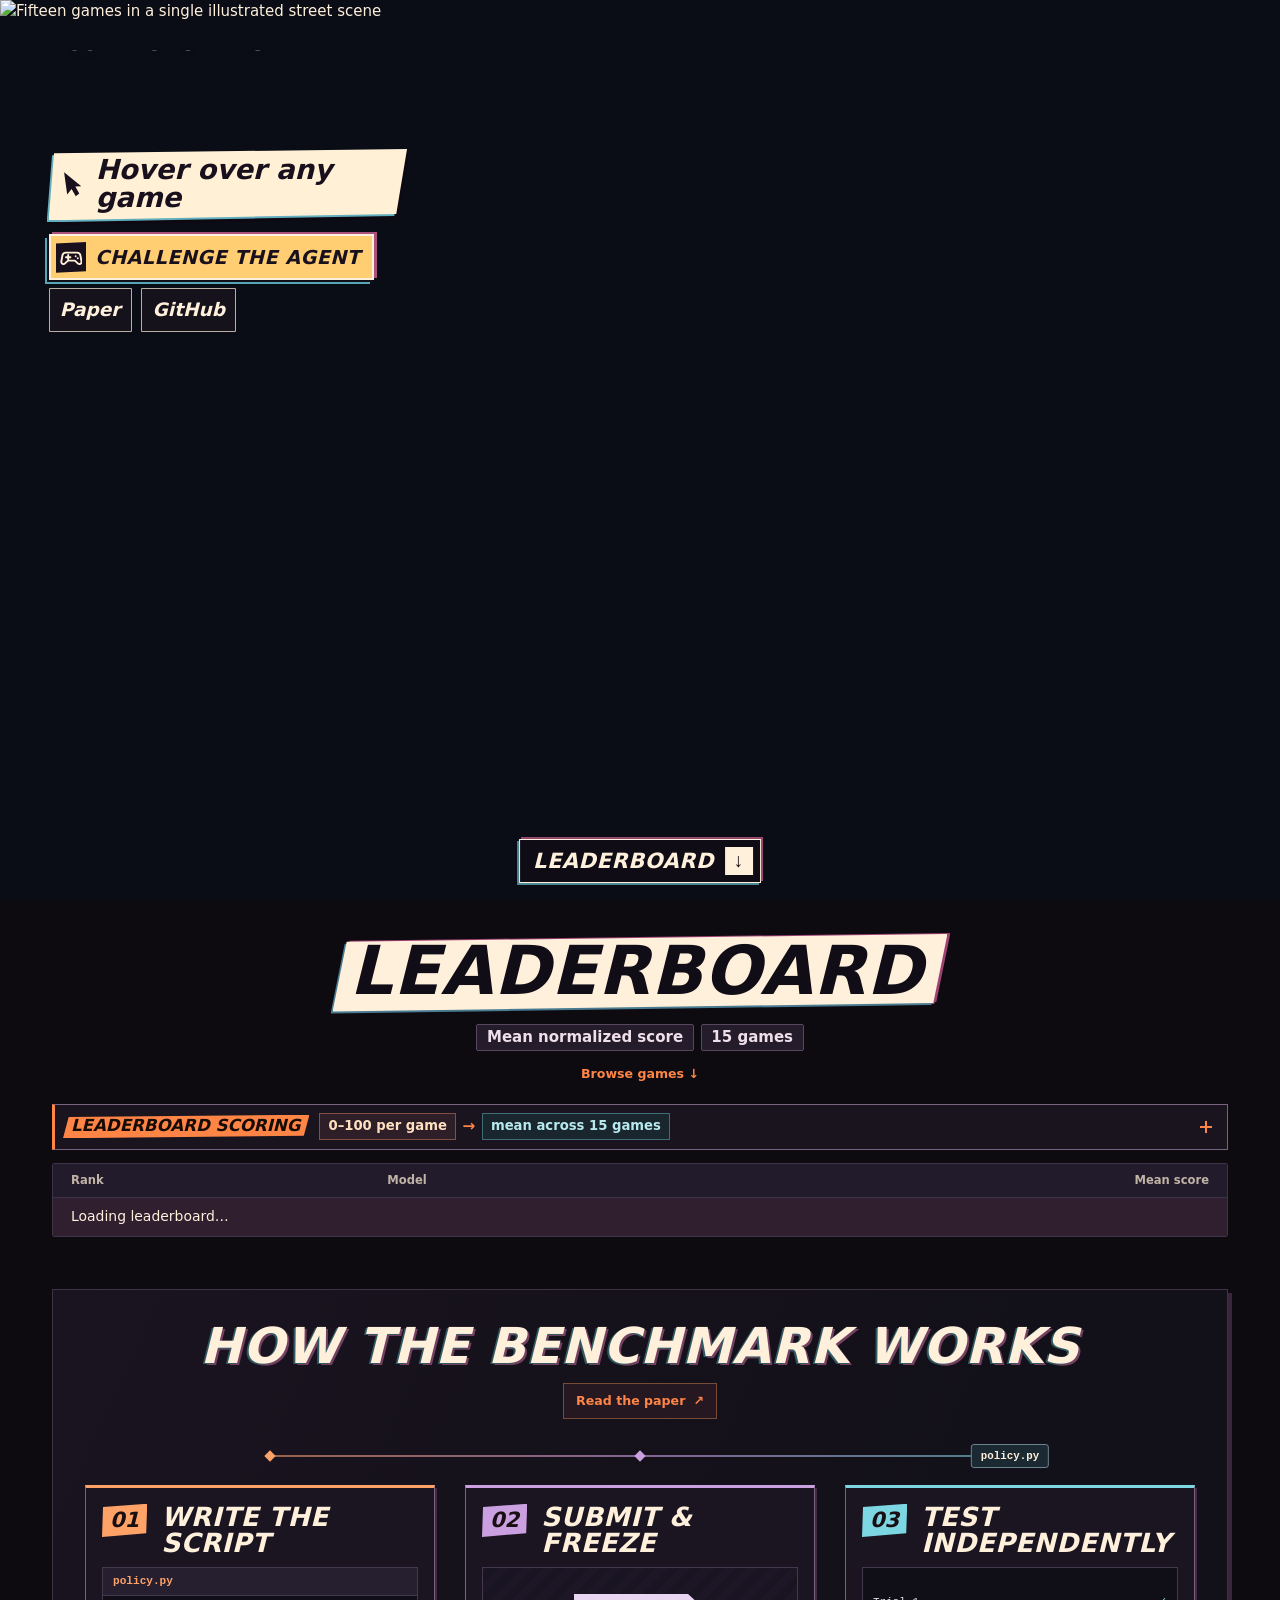
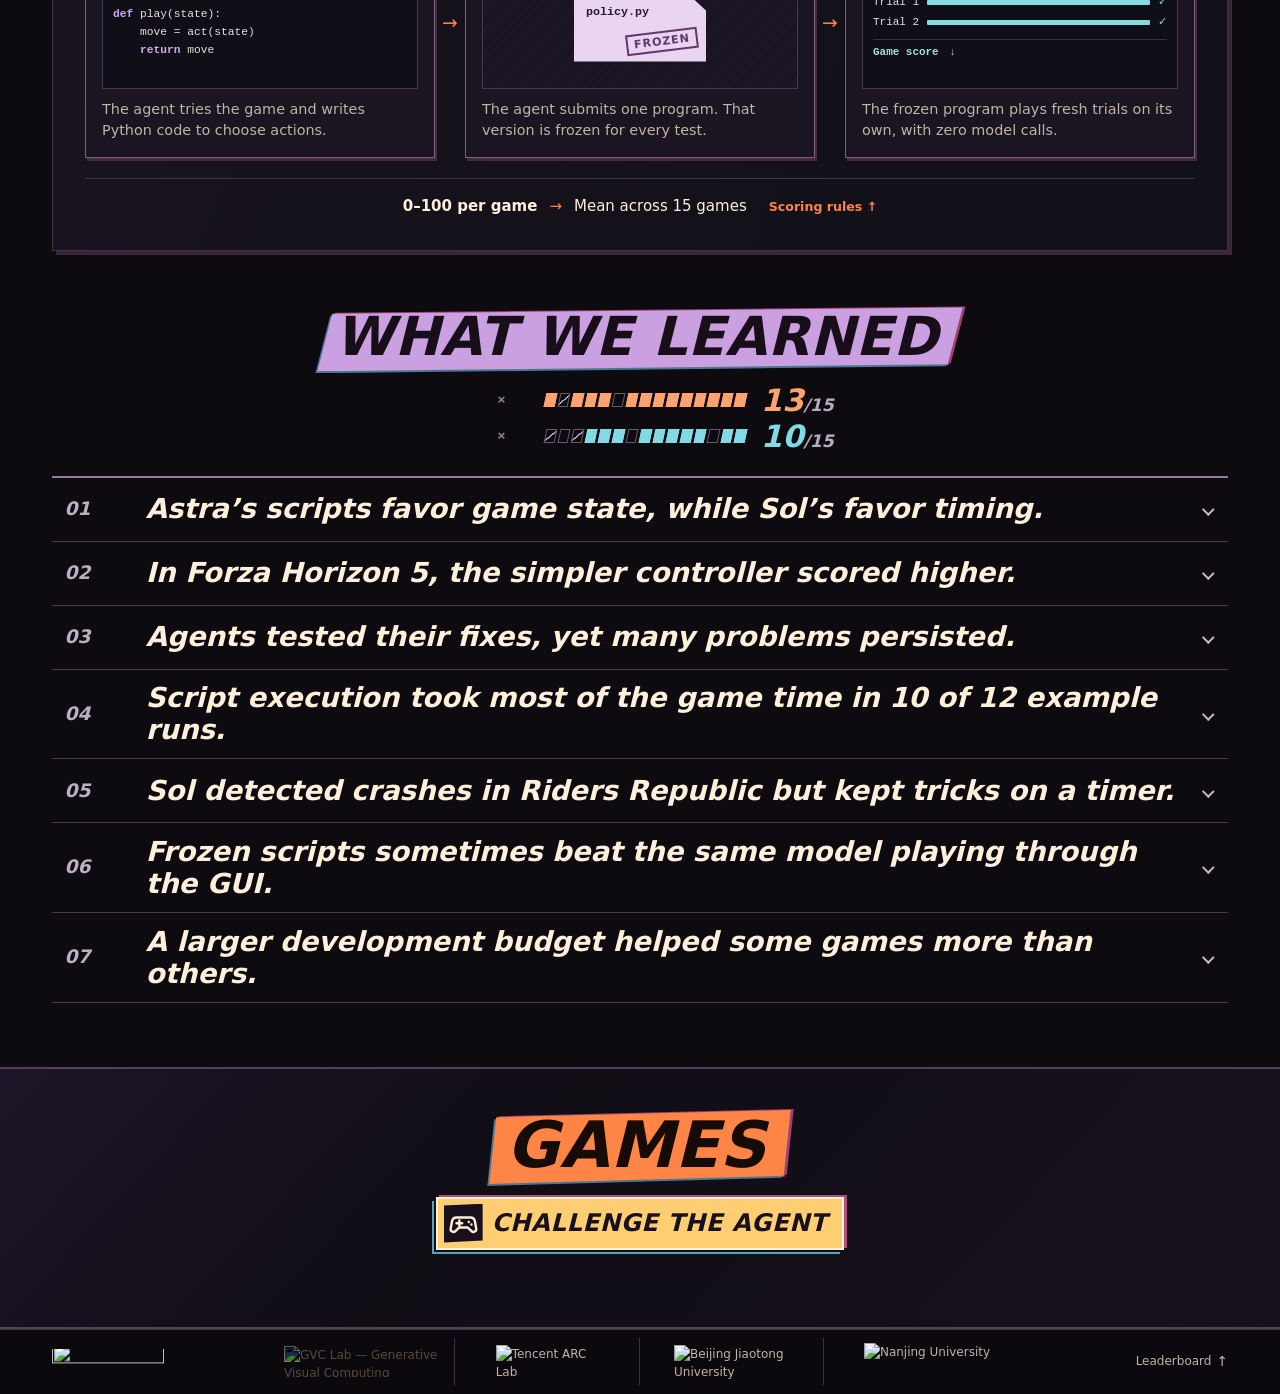
==== commit 45ffc965: "Animate site controls, left-align findings and keep active previews stable" ====
--- a/index.html
+++ b/index.html
@@ -9,14 +9,15 @@
   <link rel="stylesheet" href="/styles.css?v=leaderboard-entry">
   <link rel="stylesheet" href="/comic.css?v=continuous-challenge">
   <link rel="stylesheet" href="/workflow.css?v=auto-replay">
-  <link rel="stylesheet" href="/findings.css?v=grounding-share">
+  <link rel="stylesheet" href="/findings.css?v=figure-labels">
   <link rel="stylesheet" href="/teaser.css?v=continuous-challenge">
   <link rel="stylesheet" href="/teaser-layout-start-flame.css">
   <link rel="stylesheet" href="/arcade/playable.css?v=comic">
   <link rel="preload" as="image" href="/assets/game-cover/scene-speed/still/forza.webp">
-  <script type="module" src="/teaser.js?v=fast-idle"></script>
-  <script type="module" src="/leaderboard.js?v=gvc-paper"></script>
+  <script type="module" src="/teaser.js?v=preview-lock"></script>
+  <script type="module" src="/leaderboard.js?v=scoring-tags"></script>
   <script type="module" src="/workflow.js?v=auto-replay"></script>
+  <link rel="stylesheet" href="/interactions.css?v=panel-motion">
 </head>
 <body class="home-page">
   <a class="skip-link" href="#main">Skip to content</a>
@@ -132,7 +133,7 @@
       <div class="leaderboard-heading">
         <div>
           <h2 id="leaderboard-title" class="comic-section-title">Leaderboard</h2>
-          <p id="leaderboard-description">Mean normalized score across 15 games</p>
+          <div class="info-tags" id="leaderboard-description"><span class="info-tag">Mean normalized score</span><span class="info-tag" id="leaderboard-games">15 games</span></div>
         </div>
         <a class="text-link" href="#games">Browse games <span aria-hidden="true">↓</span></a>
       </div>
@@ -227,7 +228,7 @@
             <div class="finding-evidence">
               <figure id="grounding-share" class="finding-chart" aria-labelledby="grounding-caption">
                 <figcaption id="grounding-caption">How final scripts choose actions</figcaption>
-                <p>Share of each model’s evaluated scripts at each level</p>
+                <div class="info-tags"><span class="info-tag">Evaluated scripts (%)</span><span class="info-tag">By model</span></div>
                 <dl class="grounding-key">
                   <div><dt class="level-0">G0</dt><dd>Fixed actions</dd></div>
                   <div><dt class="level-1">G1</dt><dd>Timers or counters</dd></div>
@@ -332,7 +333,6 @@
                     </div>
                   </li>
                 </ul>
-                <p class="grounding-note">Hatching marks the 10% left unaccounted for in DeepSeek’s reported shares.</p>
               </figure>
               <p>GPT-6 Astra most often used task-relevant state (<strong>60% G3</strong>). GPT-5.6-Sol relied mainly on timing (<strong>63.6% G1</strong>). For Claude Opus 5 and Qwen3.8-Flash, <strong>half of the scripts reached G4</strong>.</p>
             </div>
@@ -395,7 +395,7 @@
             <div class="finding-evidence">
               <figure class="finding-chart" id="interaction-share" aria-labelledby="interaction-caption">
                 <figcaption id="interaction-caption">Who supplied the game inputs?</figcaption>
-                <p class="interaction-unit">Share of game steps in one development run per model</p>
+                <div class="info-tags"><span class="info-tag">Game steps (%)</span><span class="info-tag">1 development run per model</span></div>
                 <div class="interaction-key" aria-hidden="true"><span>Agent playing directly</span><span>Agent running its script</span></div>
                 <ul class="interaction-list">
                   <li>
@@ -504,14 +504,14 @@
             <div class="finding-evidence">
               <figure class="budget-figure" id="budget-curves" aria-labelledby="budget-caption">
                 <figcaption id="budget-caption">The highest-scoring version came early in some runs and last in others.</figcaption>
-                <p class="budget-limits">Per-run limits <strong>15,000 game steps</strong> · <strong>25 million tokens</strong></p>
+                <div class="info-tags" aria-label="Per-run limits"><span class="info-tag">Step limit <strong>15,000</strong></span><span class="info-tag">Token limit <strong>25M</strong></span></div>
                 <div class="budget-key" aria-label="Legend">
                   <span><i class="budget-opus" aria-hidden="true"></i>Claude Opus 5</span>
                   <span><i class="budget-sol" aria-hidden="true"></i>GPT-5.6-Sol</span>
                   <span><b aria-hidden="true">•</b>Independently tested script</span>
                   <span><b aria-hidden="true">★</b>Final program</span>
                 </div>
-                <p class="budget-measure">Mean test score · Both axes scaled to 0–100 per curve</p>
+                <div class="info-tags"><span class="info-tag">Mean test score</span><span class="info-tag">Both axes 0–100 per curve</span></div>
               <div class="budget-game"><h4>Balatro</h4>
                 <p class="budget-takeaway">Opus selected an early script that outscored every later version tested.</p>
                 <div class="budget-pair">
--- a/styles.css
+++ b/styles.css
@@ -253,11 +253,8 @@
 .result-point { position: absolute; top: 50%; width: 8px; height: 8px; transform: translate(-50%, -50%); border: 1px solid currentColor; border-radius: 50%; background: currentColor; animation: plot-point 550ms ease-out var(--plot-delay, 0ms) both; }
 @keyframes plot-point { 0%, 58% { opacity: 0; transform: translate(-50%, -50%) scale(.6); } 84% { transform: translate(-50%, -50%) scale(1.4); } 100% { opacity: 1; transform: translate(-50%, -50%); } }
 .under-review .result-point { background: var(--surface); }
-.plot-legend { font-size: .77rem; color: var(--muted); }
 .legend-pending { display: flex; align-items: center; gap: 7px; }
 .legend-pending::before { width: 8px; height: 8px; content: ""; border: 1px solid var(--accent); border-radius: 50%; }
-.chart-foot { display: flex; align-items: center; min-height: 46px; gap: 8px 20px; margin-top: auto; padding: 10px 17px; border-top: 1px solid var(--line); }
-.evidence-note { color: var(--muted); font-size: .77rem; }
 #artifact-note { margin-bottom: 12px; }
 .text-button, .text-link { padding: 0; border: 0; background: none; color: var(--accent); font-size: .84rem; font-weight: 680; }
 .text-button:hover, .text-link:hover { text-decoration: underline; text-underline-offset: 3px; }
@@ -463,7 +460,7 @@
   .workflow-steps { grid-template-columns: 1fr; gap: 18px; }
   .workflow-steps li { padding: 12px 15px; }
   .workflow-steps li + li::before { left: 26px; top: -19px; content: "↓"; }
-  .chart-heading, .chart-area, .chart-foot { padding-inline: 12px; }
+  .chart-heading, .chart-area { padding-inline: 12px; }
   .plot { --plot-columns: minmax(119px, 1.1fr) minmax(0, 1.7fr) minmax(70px, .65fr); }
   .plot-scale, .plot-row { column-gap: 6px; }
   .experiment-table { min-width: 525px; }
--- a/findings.css
+++ b/findings.css
@@ -161,7 +161,7 @@
 .outcome-script { background: #ffa36e; }
 .outcome-gui { background: #82dbe4; }
 .outcome-ties { border: 1px solid #bdabbd; }
-.finding-record p { margin-top: .25rem; font-size: .88rem; }
+.finding-record p { margin-top: .25rem; }
 .finding-links { display: flex; flex-wrap: wrap; gap: .35rem 1.3rem; }
 .finding-links a { display: inline-flex; align-items: center; gap: .38rem; color: #ffb28a; font-weight: 600; text-underline-offset: .18em; }
 .finding-links a:is(:hover, :focus-visible) { text-decoration: underline; }
@@ -185,7 +185,6 @@
 .grounding-stack > span { flex: var(--share) 1 0; min-width: 0; padding-block: .16rem; text-align: center; font: italic 800 1rem/1.25 var(--display); }
 .grounding-stack > span + span { box-shadow: inset 1px 0 #17121c; }
 .grounding-gap { color: var(--ink); background: repeating-linear-gradient(125deg, #342d39 0 4px, #504454 4px 6px); }
-.grounding-note { color: #c8bacd; font-size: .85rem; margin-top: .8rem; }
 @media (max-width: 760px) {
   .grounding-list > li { grid-template-columns: 1fr; gap: .2rem; }
 }
@@ -233,8 +232,8 @@
 .budget-key b { color: var(--ink); font-size: 1.25em; }
 .budget-opus { color: #ffa36e; }
 .budget-sol { color: #82dbe4; }
-.budget-measure { color: #c8bacd; font-size: .9rem; }
-.budget-limits { margin-top: .5rem; font-size: .9rem; }
+.budget-measure { color: inherit; }
+.budget-limits { margin-top: .5rem; }
 .budget-limits strong { display: inline-block; margin-left: .35em; }
 .budget-takeaway { margin: 0 0 .75rem; color: var(--ink); line-height: 1.45; }
 .budget-game { padding: .9rem 0 .65rem; margin-top: .4rem; border-top: 1px solid #49394f; }
--- a/interactions.css
+++ b/interactions.css
@@ -0,0 +1,179 @@
+:root {
+  --panel-ease: cubic-bezier(.22,.72,.22,1);
+  --panel-time: 240ms;
+}
+
+.info-tags {
+  display: flex;
+  flex-wrap: wrap;
+  justify-content: center;
+  align-items: center;
+  gap: .45rem;
+}
+.info-tag {
+  display: inline-flex;
+  align-items: center;
+  justify-content: center;
+  gap: .35em;
+  min-height: 1.85rem;
+  padding: .18em .65em;
+  border: 1px solid #59475f;
+  border-radius: 2px;
+  background: #241c2a;
+  color: #efdfeb;
+  font: 600 1rem/1.3 Inter, system-ui, sans-serif;
+  text-align: center;
+}
+.finding-chart > .info-tags, .budget-figure > .info-tags { margin: .75rem auto; }
+#leaderboard-description { margin-top: .8rem; }
+.info-tags .info-tag strong { color: #ffd3aa; }
+.findings-heading, .leaderboard-heading, .directory-heading, .workflow-heading,
+.game-test-heading, .browse-heading, .playable-heading {
+  display: flex;
+  flex-direction: column;
+  align-items: center;
+  justify-content: center;
+  gap: .85rem;
+  text-align: center;
+}
+.findings-tally { width: min(100%, 23rem); }
+.finding-number, .finding-glyph { justify-self: center; }
+.finding-list summary::after { justify-self: end; margin-inline-end: .3rem; }
+.finding-line { text-align: start; }
+.finding-evidence { width: calc(100% - 2rem); margin-inline: auto; }
+.finding-chart, .finding-evidence > p { margin-inline: auto; }
+.finding-evidence > p { max-width: 70ch; }
+.finding-chart figcaption, .budget-figure figcaption, .budget-game h4,
+.finding-record, .budget-takeaway { text-align: center; }
+.grounding-key, .budget-key, .interaction-key, .finding-links,
+.game-test-models, .model-summary, .duel-actions, .brief-links { justify-content: center; }
+.grounding-key > div, .interaction-key span, .budget-key span { font-size: 1rem; }
+.grounding-key dt { display: grid; min-width: 2rem; min-height: 1.75rem; place-items: center; }
+.run-overview, .table-heading, .trace-entry-head, .trace-entry-actions { align-items: center; }
+.workflow-scoring, .workflow-scoring p { justify-content: center; align-items: center; }
+.score-details dt { text-align: center; }
+.duel-intro, .brief-content, .experiment-heading > div:first-child { text-align: center; }
+.brief-panels p { text-align: start; }
+.evidence-tabs, .test-option, .model-summary > div, .playable-caption,
+.playable-results, .run-stats > div { justify-content: center; align-items: center; text-align: center; }
+.playable-caption { justify-items: center; }
+.playable-results { justify-self: center; }
+.evidence-tabs button { justify-content: center; }
+.run-stats dt, .trace-controls label > span, .result-switch > span, .experiment-switch > span {
+  font-size: .95rem;
+  text-align: center;
+}
+.result-switch, .experiment-switch { display: block; }
+.score-details dt, .score-details dd, .score-details code, .table-heading p,
+.playable-results, .trace-summary, .run-fact-list, .trace-log-head span,
+.script-controls span[role="status"], .frame-dialog figcaption, .trace-frame figcaption { font-size: 1rem; }
+.table-heading p, .trace-frame figcaption { text-align: center; }
+.script-info, .script-info p, .video-meta { text-align: center; }
+.script-info .info-tag { margin-top: .45rem; color: #efdfeb; font-size: 1rem; }
+.video-meta, .script-controls { justify-content: center; }
+.frame-dialog figcaption { padding: .6rem 0 0; }
+.table-heading p { margin: 0; padding: .15rem .6rem; border-inline-start: 2px solid var(--ink-cyan); }
+.run-facts summary, .trial-list summary, .trace-disclosure summary, .trace-runtime > details > summary {
+  font-size: 1rem;
+}
+.run-facts summary, .round-details summary { margin-inline: auto; }
+.round-details[open] > summary { margin-bottom: 0; }
+.round-details > .controls { padding-top: 1rem; }
+.duel-preview figcaption { justify-content: center; gap: .65rem; }
+.duel-preview figcaption strong { font: italic 800 1.32rem/1.2 var(--display); }
+.duel-replay { font-size: 1rem; }
+.cover-preview-source { display: inline-flex; align-items: center; min-height: 1.7rem; padding: .12em .55em; background: #151018db; }
+
+select:not([multiple]):not([size]) {
+  min-height: 44px;
+  border-radius: 2px;
+  font-size: 1rem;
+  cursor: pointer;
+}
+@supports (appearance: base-select) and selector(::picker(select)) {
+  select:not([multiple]):not([size]), select:not([multiple]):not([size])::picker(select) { appearance: base-select; }
+  select:not([multiple]):not([size]) {
+    display: grid;
+    grid-template-columns: .8rem minmax(0,1fr) .8rem;
+    align-items: center;
+    gap: .4rem;
+    padding-inline: .65rem;
+    text-align: center;
+    overflow-wrap: anywhere;
+  }
+  select::before { content: ""; }
+  select::picker-icon {
+    width: .6rem;
+    height: .6rem;
+    margin: 0;
+    content: "";
+    border: solid var(--accent);
+    border-width: 0 2px 2px 0;
+    transform: translateY(-.13rem) rotate(45deg);
+  }
+  select:open { border-color: var(--accent); }
+  select:open::picker-icon { transform: translateY(.1rem) rotate(225deg); }
+  select::picker(select) {
+    max-height: min(48dvh, 24rem);
+    max-width: calc(100vw - 1rem);
+    margin-block: .25rem;
+    padding: .25rem;
+    border: 1px solid var(--line-strong);
+    border-radius: 2px;
+    background: #201923;
+    color: var(--ink);
+    box-shadow: 0 5px 0 #09060bc4;
+    overflow-y: auto;
+    overscroll-behavior: contain;
+  }
+  select option {
+    position: relative;
+    justify-content: center;
+    min-height: 2.65rem;
+    padding: .45rem 1.5rem;
+    text-align: center;
+    font-size: 1rem;
+  }
+  select option::checkmark { position: absolute; inset-inline-start: .38rem; color: var(--accent); }
+  select option:checked { color: #ffccab; background: #3a2833; }
+  select option:is(:hover, :focus-visible) { background: #493646; outline-offset: -2px; }
+}
+
+@media (prefers-reduced-motion: no-preference) {
+  :is(button, .text-link, .button, .entity-link, .playable-launch, select, summary) {
+    transition-property: background-color, border-color, color;
+    transition-duration: 150ms;
+  }
+  select::picker-icon { transition: transform var(--panel-time) var(--panel-ease); }
+  select::picker(select) {
+    opacity: 0;
+    transform: translateY(-5px);
+    transition: opacity 160ms ease, transform 190ms var(--panel-ease),
+                display 190ms allow-discrete, overlay 190ms allow-discrete;
+  }
+  select:open::picker(select) { opacity: 1; transform: none; }
+  @starting-style { select:open::picker(select) { opacity: 0; transform: translateY(-5px); } }
+  @supports (interpolate-size: allow-keywords) and selector(details::details-content) {
+    details::details-content {
+      interpolate-size: allow-keywords;
+      block-size: 0;
+      overflow: clip;
+      opacity: 0;
+      transition: block-size var(--panel-time) var(--panel-ease), opacity 180ms ease,
+                  content-visibility var(--panel-time) allow-discrete;
+    }
+    details[open]::details-content { block-size: auto; opacity: 1; }
+  }
+  @supports not ((interpolate-size: allow-keywords) and selector(details::details-content)) {
+    details[open] > :not(summary) { animation: panel-arrive 180ms var(--panel-ease); }
+  }
+  .evidence-panel:not([hidden]), .frame-dialog[open] { animation: panel-arrive 200ms var(--panel-ease); }
+  @keyframes panel-arrive { from { opacity: 0; transform: translateY(5px); } }
+}
+@media (max-width: 720px) {
+  .run-overview, .run-stats, .script-toolbar, .table-heading, .chart-heading { justify-content: center; }
+  .script-toolbar, .chart-heading, .table-heading { text-align: center; }
+  .chart-links, .filters { margin-inline: auto; }
+  .evidence-tabs button { flex: 1 1 auto; }
+  .grounding-key dd { text-wrap: balance; }
+}
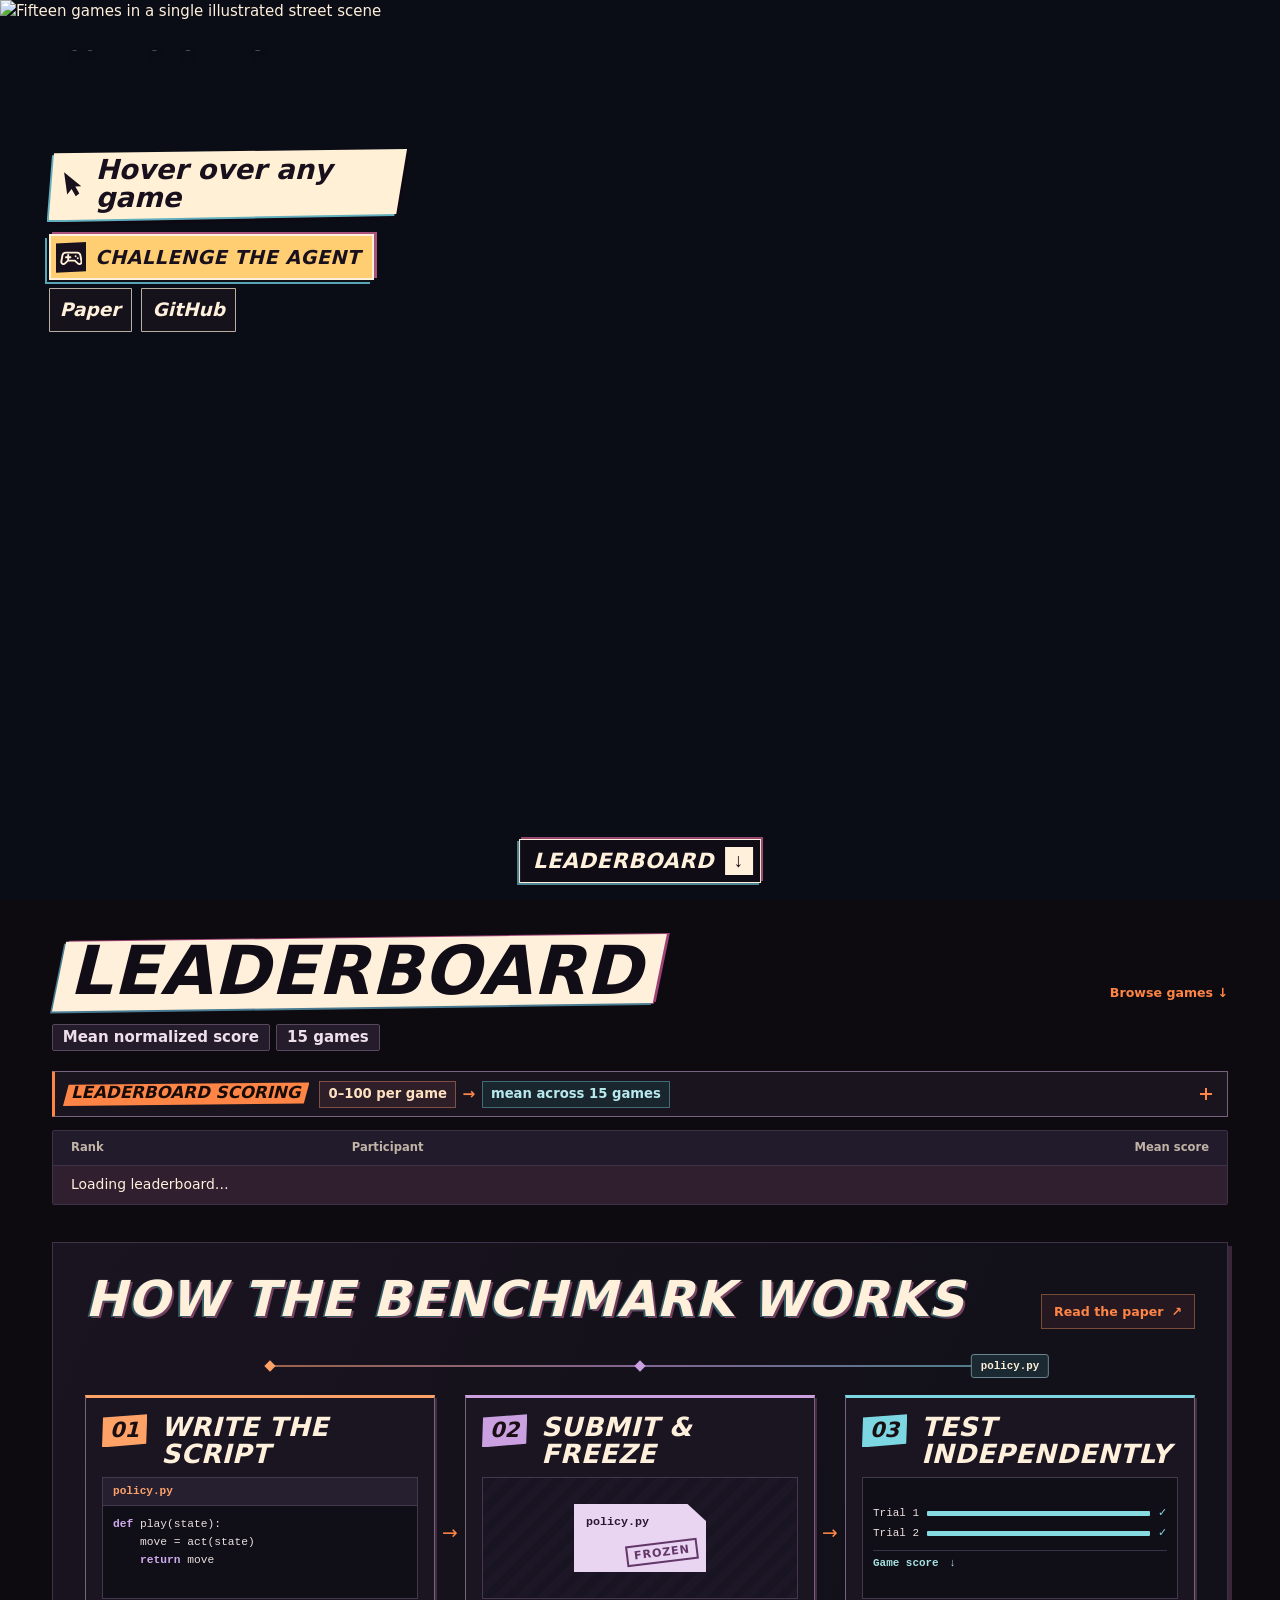
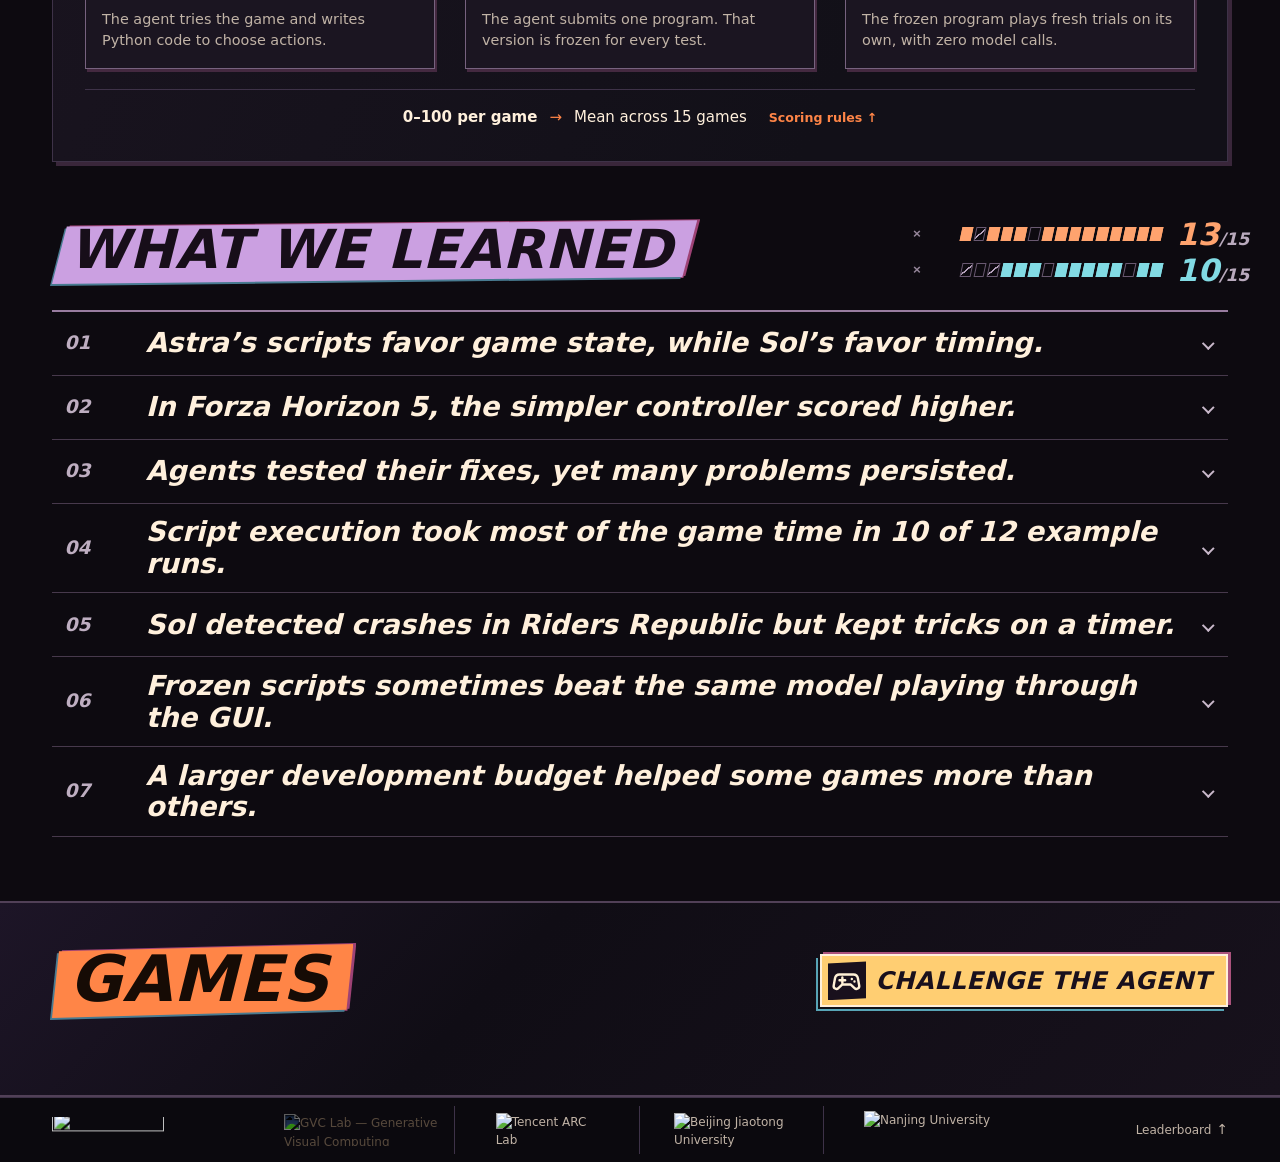
==== commit 958a12d8: "Rank human and GUI baselines alongside agents and update game navigation" ====
--- a/index.html
+++ b/index.html
@@ -6,16 +6,16 @@
   <meta name="description" content="Coding4Games ranks coding agents on the programs they develop for Windows games.">
   <title>Coding4Games</title>
   <link rel="icon" type="image/png" sizes="64x64" href="/assets/coding4games-icon.png">
-  <link rel="stylesheet" href="/styles.css?v=leaderboard-entry">
+  <link rel="stylesheet" href="/styles.css?v=action-colors">
   <link rel="stylesheet" href="/comic.css?v=continuous-challenge">
   <link rel="stylesheet" href="/workflow.css?v=auto-replay">
-  <link rel="stylesheet" href="/findings.css?v=figure-labels">
+  <link rel="stylesheet" href="/findings.css?v=ranked-references">
   <link rel="stylesheet" href="/teaser.css?v=continuous-challenge">
   <link rel="stylesheet" href="/teaser-layout-start-flame.css">
   <link rel="stylesheet" href="/arcade/playable.css?v=comic">
   <link rel="preload" as="image" href="/assets/game-cover/scene-speed/still/forza.webp">
   <script type="module" src="/teaser.js?v=preview-lock"></script>
-  <script type="module" src="/leaderboard.js?v=scoring-tags"></script>
+  <script type="module" src="/leaderboard.js?v=ranked-references"></script>
   <script type="module" src="/workflow.js?v=auto-replay"></script>
   <link rel="stylesheet" href="/interactions.css?v=panel-motion">
 </head>
@@ -24,7 +24,7 @@
   <header class="site-header home-header" id="home-header" inert>
     <div class="wrap header-inner">
       <a class="brand" href="/" aria-label="Coding4Games home"><img src="/assets/coding4games-logo.png" alt="" width="2176" height="723"></a>
-      <nav class="home-nav playable-nav" aria-label="Main navigation"><a href="#teaser" aria-current="location">Teaser</a><a href="#results">Leaderboard</a><a href="#games">Games</a><a href="/arcade/play.html">Challenge</a></nav>
+      <nav class="home-nav playable-nav" aria-label="Main navigation"><a href="#teaser" aria-current="location">Teaser</a><a href="#results">Leaderboard</a><a href="#games">Games</a><a href="/arcade/play.html" aria-label="Fight the agent">Fight</a></nav>
     </div>
   </header>
   <main id="main">
@@ -151,17 +151,17 @@
           <dl>
             <div><dt>Game result</dt><dd>Average the independent test scores for a frozen program. Earlier entries use their recorded result.</dd></div>
             <div><dt>Scale each game</dt><dd><code>100 × (result − lowest) ÷ (highest − lowest)</code>. The range includes coding agents, GUI agents and the human reference.</dd></div>
-            <div><dt>Rank models</dt><dd>Take the arithmetic mean of all 15 scaled scores, weighted equally. Incomplete coverage is unranked.</dd></div>
+            <div><dt>Rank participants</dt><dd>Take the arithmetic mean of all 15 scaled scores, weighted equally. Incomplete coverage is unranked.</dd></div>
           </dl>
         </div>
       </details>
       <div class="table-scroll leaderboard-scroll">
         <table class="leaderboard-table">
-          <thead><tr><th scope="col">Rank</th><th scope="col">Model</th><th scope="col" class="numeric">Mean score</th></tr></thead>
+          <thead><tr><th scope="col">Rank</th><th scope="col">Participant</th><th scope="col" class="numeric">Mean score</th></tr></thead>
           <tbody id="leaderboard-rows"><tr><td colspan="3">Loading leaderboard…</td></tr></tbody>
         </table>
       </div>
-      <dl class="leaderboard-references" id="leaderboard-references" aria-label="Mean scores for the human player and GUI agents"></dl>
+
     </section>
 
     <section class="wrap workflow" id="workflow" aria-labelledby="workflow-title">
--- a/styles.css
+++ b/styles.css
@@ -119,11 +119,38 @@
 .game-card:is(:hover, :focus-visible) .panel-media::after { opacity: .72; animation: speed-lines 460ms ease-out; }
 .panel-caption { display: flex; align-items: center; justify-content: space-between; gap: 8px; min-height: 42px; padding: 6px 13px 8px; border-top: 2px solid var(--ink); background: #120d0a; font: italic 800 clamp(1rem, 1.7vw, 1.34rem)/1 var(--display); letter-spacing: .025em; text-transform: uppercase; }
 .panel-arrow { display: grid; flex: 0 0 25px; height: 24px; place-items: center; background: var(--panel-color); color: var(--accent-ink); clip-path: polygon(13% 0, 100% 0, 87% 100%, 0 100%); font: 760 .84rem/1 Inter, sans-serif; }
-.game-card-actions { display: flex; align-items: center; flex-wrap: wrap; gap: 7px; margin: 8px 3px 3px; }
-.game-card-actions a { display: inline-flex; flex: 1 1 auto; align-items: center; justify-content: center; min-height: 37px; padding: 5px 8px; border: 1px solid var(--line-strong); background: var(--surface); color: var(--ink); font: italic 800 1.14rem/1 var(--display); }
-.game-card-actions a.card-watch { border-color: #6b9da8; color: #a5e4ed; }
-.game-card-actions a.card-play { border-color: #ffce72; background: #ffce72; color: #170e14; }
-.game-card-actions a:is(:hover, :focus-visible) { background: var(--ink); color: var(--accent-ink); }
+.game-card-actions {
+  display: grid;
+  grid-template-columns: repeat(3, minmax(0, 1fr));
+  gap: 4px;
+  margin: 6px 3px 4px;
+}
+.game-card-actions a {
+  position: relative;
+  isolation: isolate;
+  display: grid;
+  place-items: center;
+  min-height: 40px;
+  color: var(--action-color);
+  font: italic 800 1.06rem/1 var(--display);
+  white-space: nowrap;
+}
+.game-card-actions a::before {
+  content: "";
+  position: absolute;
+  z-index: -1;
+  inset: 1px 2px 3px;
+  transform: skewX(-6deg);
+  border: 1px solid color-mix(in srgb, var(--action-color) 80%, var(--paper));
+  background: color-mix(in srgb, var(--action-color) 13%, var(--paper));
+  box-shadow: 1px 2px 0 color-mix(in srgb, var(--action-color) 57%, var(--paper));
+}
+.game-card-actions .card-watch { grid-column: 1; --action-color: #82dbe4; }
+.game-card-actions .card-policy { grid-column: 2; --action-color: #cba0e1; }
+.game-card-actions .card-play { grid-column: 3; --action-color: #ffce72; }
+.game-card-actions a:is(:hover, :focus-visible) { color: var(--paper); }
+.game-card-actions a:is(:hover, :focus-visible)::before { background: var(--action-color); border-color: var(--ink); }
+.game-card-actions a:focus-visible { outline-offset: 2px; }
 .panel-enter { animation: panel-in 480ms cubic-bezier(.15, .71, .28, 1) var(--panel-delay, 0ms) both; }
 
 @keyframes panel-in {
@@ -435,6 +462,7 @@
 
 @media (max-width: 960px) {
   .wrap { width: min(100% - 48px, 1176px); }
+  .game-index { grid-template-columns: repeat(auto-fit, minmax(min(100%, 17rem), 1fr)); }
   .workflow-steps li { padding-inline: 12px; gap: 8px 9px; }
   th, td { padding-inline: 9px; }
 }
@@ -450,12 +478,11 @@
   .brief-art { min-height: clamp(138px, 34vw, 215px); }
   .game-test-screen { grid-template-columns: minmax(0, 1fr); }
   .game-test-trials { grid-template-columns: repeat(3, minmax(0, 1fr)); gap: 5px; }
-  .game-card-actions a { min-height: 39px; }
   .leaderboard-table th, .leaderboard-table td { padding-inline: 9px; }
   .rank-number { width: 49px; }
   .rank-name { width: 49%; }
   .rank-meter { gap: 6px; }
-  .game-index { grid-template-columns: repeat(2, minmax(0, 1fr)); gap: 11px; }
+  .game-index { gap: 11px; }
   .workflow { margin-bottom: 36px; }
   .workflow-steps { grid-template-columns: 1fr; gap: 18px; }
   .workflow-steps li { padding: 12px 15px; }
@@ -480,7 +507,6 @@
   .rank-name { width: 52%; overflow-wrap: anywhere; font-size: .84rem; }
   .rank-name .entity-link { gap: 7px; }
   .rank-model-icon { width: 16px; height: 16px; }
-  .game-index { grid-template-columns: minmax(0, 1fr); }
   .panel-caption { font-size: 1.26rem; }
   .brief-panels { grid-template-columns: minmax(0, 1fr); }
   .brief-panels > div + div { border-left: 0; border-top: 1px solid var(--line); padding: 9px 0 0; }
--- a/findings.css
+++ b/findings.css
@@ -1,22 +1,18 @@
-.leaderboard-references {
-  display: grid;
-  grid-template-columns: repeat(3, minmax(0, 1fr));
-  gap: 12px;
-  margin-top: 15px;
-}
-
-.leaderboard-references > div {
-  display: flex;
-  align-items: center;
-  justify-content: space-between;
+.leaderboard-table tr[data-reference="human"] { --reference-ink: #ffce72; }
+.leaderboard-table tr[data-reference="gui"] { --reference-ink: #82dbe4; }
+.leaderboard-table tbody tr[data-reference] {
+  background: color-mix(in srgb, var(--reference-ink) 7%, var(--surface));
+}
+.leaderboard-table tr[data-reference] :is(.rank-value, .rank-number, .rank-name) { color: var(--reference-ink); }
+.leaderboard-table tr[data-reference] .rank-fill {
+  background: repeating-linear-gradient(118deg, var(--reference-ink) 0 8px, color-mix(in srgb, var(--reference-ink) 72%, var(--paper)) 8px 14px);
+}
+.rank-reference-name {
+  display: inline-flex;
+  align-items: center;
   gap: 10px;
-  padding: 11px 14px;
-  border: 1px solid #49354f;
-  background: #15101a;
-}
-
-.leaderboard-references dt { color: #c5b4c4; font-size: .84rem; }
-.leaderboard-references dd { color: #e7dbe5; font-size: 1.1rem; font-weight: 650; font-variant-numeric: tabular-nums; }
+}
+.rank-reference-name svg { width: 20px; height: 20px; flex: none; }
 
 .paper-findings { margin-block: 0 64px; }
 
@@ -272,13 +268,12 @@
 }
 
 @media (max-width: 800px) {
-  .leaderboard-references > div { flex-direction: column; align-items: start; gap: 4px; }
   .findings-heading { grid-template-columns: 1fr auto; gap: 1.1rem .65rem; }
   .findings-tally { grid-column: 1 / -1; grid-row: 2; width: min(100%, 22.5rem); }
 }
 @media (max-width: 480px) {
-  .leaderboard-references { grid-template-columns: minmax(0, 1fr); gap: 7px; }
-  .leaderboard-references > div { flex-direction: row; align-items: center; }
+  .rank-reference-name { gap: 7px; }
+  .rank-reference-name svg { width: 16px; height: 16px; }
   .paper-findings { margin-bottom: 44px; }
   .findings-heading { padding-bottom: 1.1rem; }
   .findings-heading .comic-section-title { padding-inline: .55rem .85rem; font-size: clamp(1.68rem, 7.4vw, 2.35rem); }
--- a/interactions.css
+++ b/interactions.css
@@ -25,17 +25,9 @@
   text-align: center;
 }
 .finding-chart > .info-tags, .budget-figure > .info-tags { margin: .75rem auto; }
-#leaderboard-description { margin-top: .8rem; }
+#leaderboard-description { margin-top: .8rem; justify-content: flex-start; }
 .info-tags .info-tag strong { color: #ffd3aa; }
-.findings-heading, .leaderboard-heading, .directory-heading, .workflow-heading,
-.game-test-heading, .browse-heading, .playable-heading {
-  display: flex;
-  flex-direction: column;
-  align-items: center;
-  justify-content: center;
-  gap: .85rem;
-  text-align: center;
-}
+.leaderboard-heading { flex-wrap: wrap; }
 .findings-tally { width: min(100%, 23rem); }
 .finding-number, .finding-glyph { justify-self: center; }
 .finding-list summary::after { justify-self: end; margin-inline-end: .3rem; }
@@ -43,21 +35,15 @@
 .finding-evidence { width: calc(100% - 2rem); margin-inline: auto; }
 .finding-chart, .finding-evidence > p { margin-inline: auto; }
 .finding-evidence > p { max-width: 70ch; }
-.finding-chart figcaption, .budget-figure figcaption, .budget-game h4,
-.finding-record, .budget-takeaway { text-align: center; }
+.budget-takeaway, .finding-record p { text-align: center; }
 .grounding-key, .budget-key, .interaction-key, .finding-links,
-.game-test-models, .model-summary, .duel-actions, .brief-links { justify-content: center; }
+.game-test-models { justify-content: center; }
 .grounding-key > div, .interaction-key span, .budget-key span { font-size: 1rem; }
 .grounding-key dt { display: grid; min-width: 2rem; min-height: 1.75rem; place-items: center; }
 .run-overview, .table-heading, .trace-entry-head, .trace-entry-actions { align-items: center; }
 .workflow-scoring, .workflow-scoring p { justify-content: center; align-items: center; }
-.score-details dt { text-align: center; }
-.duel-intro, .brief-content, .experiment-heading > div:first-child { text-align: center; }
-.brief-panels p { text-align: start; }
-.evidence-tabs, .test-option, .model-summary > div, .playable-caption,
+.evidence-tabs, .test-option, .model-summary > div,
 .playable-results, .run-stats > div { justify-content: center; align-items: center; text-align: center; }
-.playable-caption { justify-items: center; }
-.playable-results { justify-self: center; }
 .evidence-tabs button { justify-content: center; }
 .run-stats dt, .trace-controls label > span, .result-switch > span, .experiment-switch > span {
   font-size: .95rem;
@@ -68,7 +54,7 @@
 .playable-results, .trace-summary, .run-fact-list, .trace-log-head span,
 .script-controls span[role="status"], .frame-dialog figcaption, .trace-frame figcaption { font-size: 1rem; }
 .table-heading p, .trace-frame figcaption { text-align: center; }
-.script-info, .script-info p, .video-meta { text-align: center; }
+.video-meta { text-align: center; }
 .script-info .info-tag { margin-top: .45rem; color: #efdfeb; font-size: 1rem; }
 .video-meta, .script-controls { justify-content: center; }
 .frame-dialog figcaption { padding: .6rem 0 0; }
@@ -76,13 +62,14 @@
 .run-facts summary, .trial-list summary, .trace-disclosure summary, .trace-runtime > details > summary {
   font-size: 1rem;
 }
-.run-facts summary, .round-details summary { margin-inline: auto; }
 .round-details[open] > summary { margin-bottom: 0; }
 .round-details > .controls { padding-top: 1rem; }
-.duel-preview figcaption { justify-content: center; gap: .65rem; }
+.duel-preview figcaption { justify-content: flex-start; gap: .65rem; }
+.duel-preview .duel-replay { margin-inline-start: auto; }
 .duel-preview figcaption strong { font: italic 800 1.32rem/1.2 var(--display); }
 .duel-replay { font-size: 1rem; }
 .cover-preview-source { display: inline-flex; align-items: center; min-height: 1.7rem; padding: .12em .55em; background: #151018db; }
+.teaser-stage[data-preview-side] .cover-preview-heading { justify-content: flex-start; text-align: start; }
 
 select:not([multiple]):not([size]) {
   min-height: 44px;
@@ -171,9 +158,7 @@
   @keyframes panel-arrive { from { opacity: 0; transform: translateY(5px); } }
 }
 @media (max-width: 720px) {
-  .run-overview, .run-stats, .script-toolbar, .table-heading, .chart-heading { justify-content: center; }
-  .script-toolbar, .chart-heading, .table-heading { text-align: center; }
-  .chart-links, .filters { margin-inline: auto; }
+  .run-overview, .run-stats { justify-content: center; }
   .evidence-tabs button { flex: 1 1 auto; }
   .grounding-key dd { text-wrap: balance; }
 }
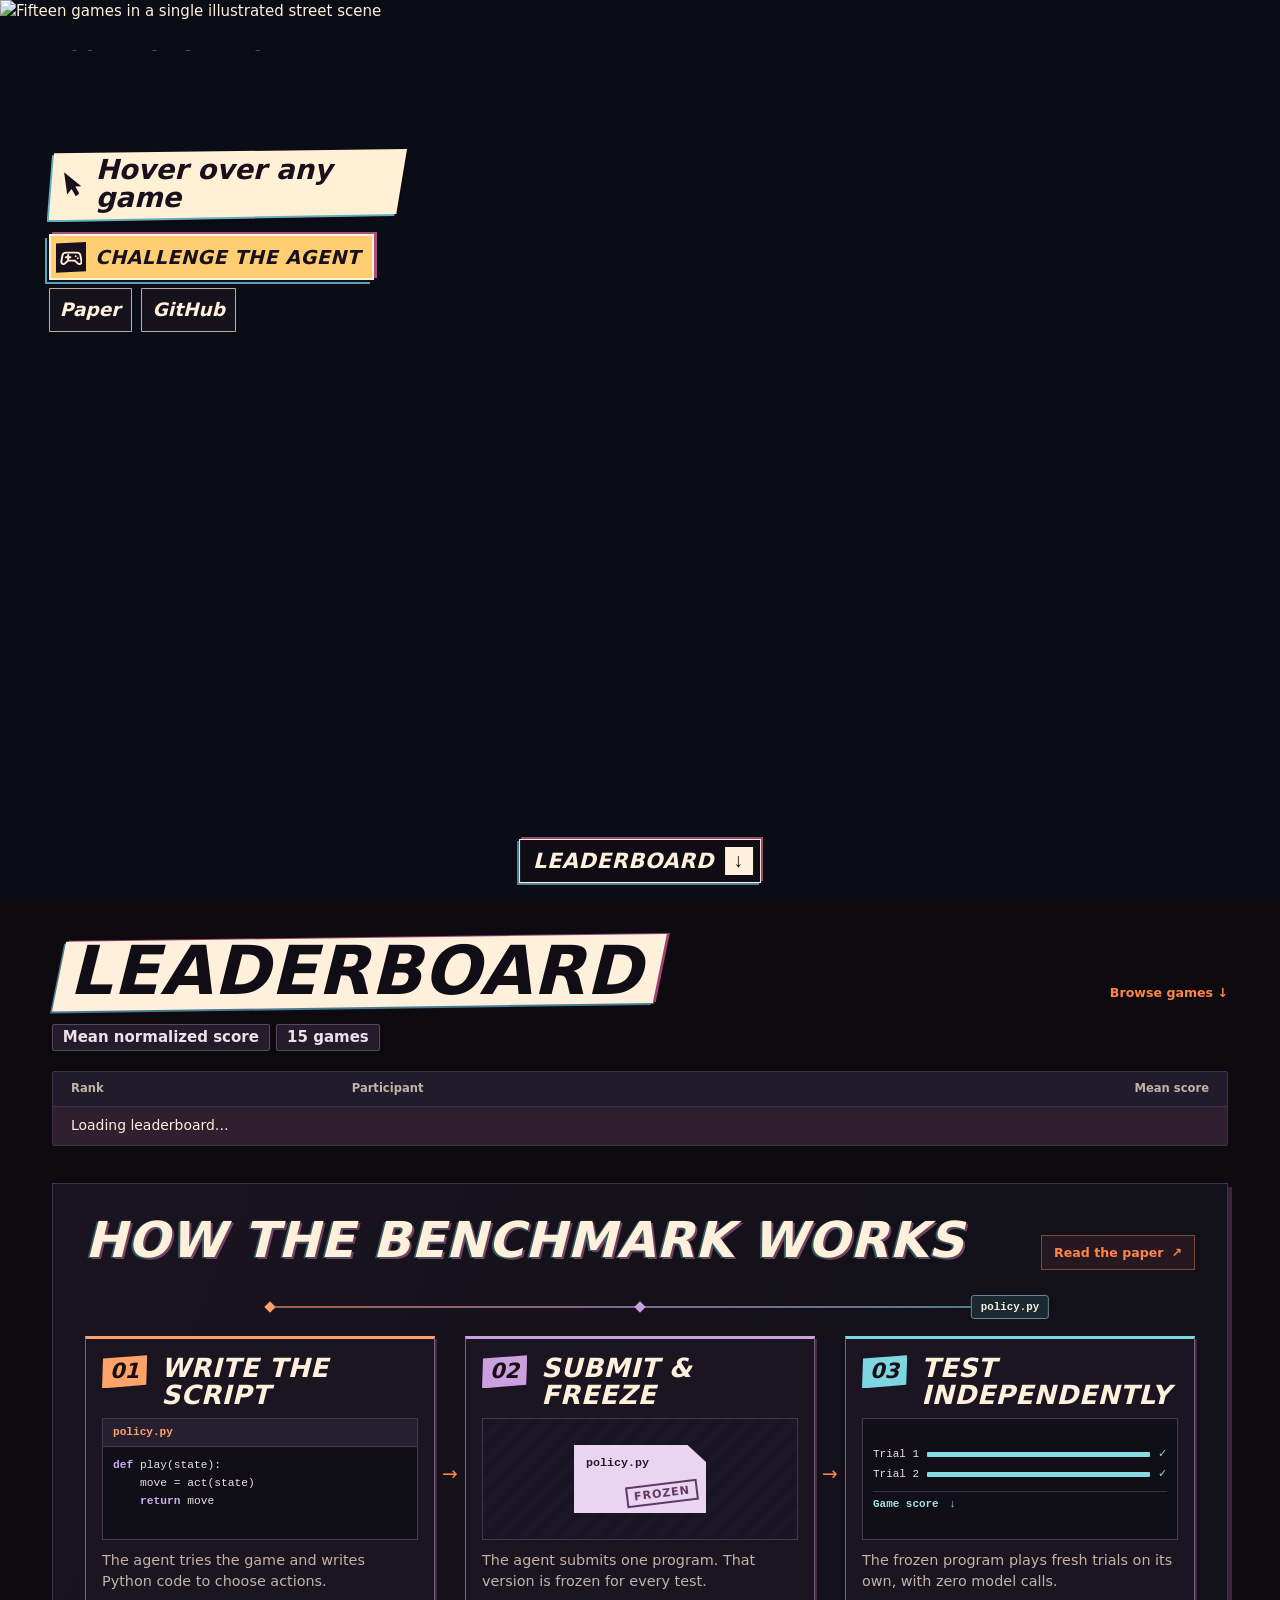
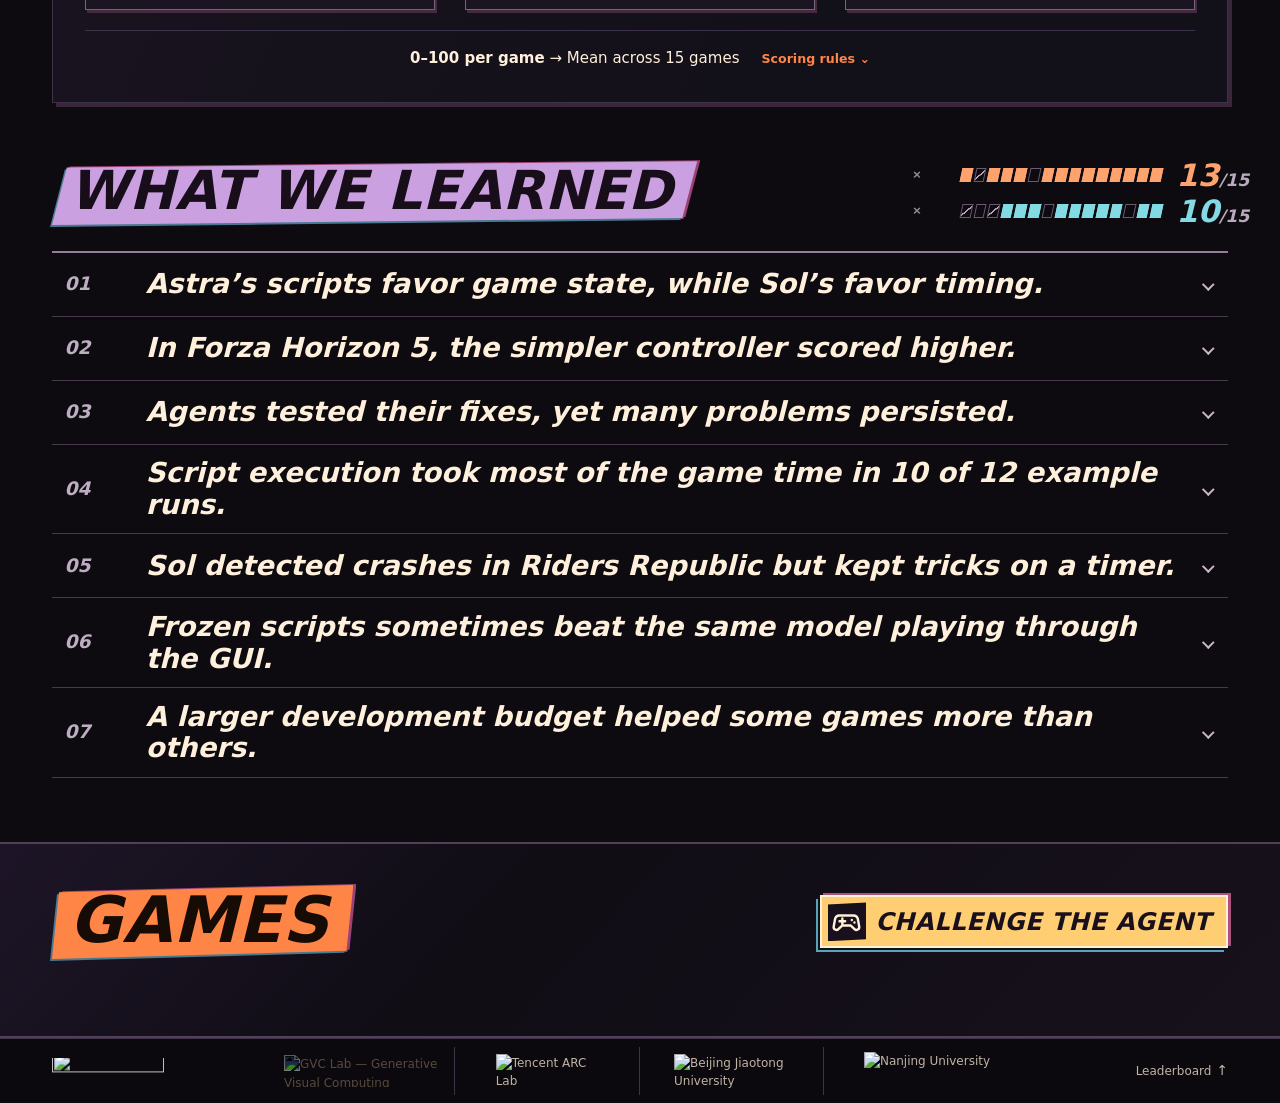
==== commit 8745e33a: "Move scoring rules below the leaderboard into the benchmark workflow" ====
--- a/index.html
+++ b/index.html
@@ -8,7 +8,7 @@
   <link rel="icon" type="image/png" sizes="64x64" href="/assets/coding4games-icon.png">
   <link rel="stylesheet" href="/styles.css?v=action-colors">
   <link rel="stylesheet" href="/comic.css?v=continuous-challenge">
-  <link rel="stylesheet" href="/workflow.css?v=auto-replay">
+  <link rel="stylesheet" href="/workflow.css?v=scoring-footer">
   <link rel="stylesheet" href="/findings.css?v=ranked-references">
   <link rel="stylesheet" href="/teaser.css?v=continuous-challenge">
   <link rel="stylesheet" href="/teaser-layout-start-flame.css">
@@ -137,24 +137,6 @@
         </div>
         <a class="text-link" href="#games">Browse games <span aria-hidden="true">↓</span></a>
       </div>
-      <details class="score-rules rank-scoring" id="rank-scoring">
-        <summary>
-          <span class="score-badge">Leaderboard scoring</span>
-          <strong class="score-formula">
-            <span class="score-formula-term">0–100 per game</span>
-            <span class="score-formula-arrow" aria-hidden="true">→</span>
-            <span class="score-formula-term score-formula-result">mean across 15 games</span>
-          </strong>
-          <span class="score-toggle" aria-hidden="true"></span>
-        </summary>
-        <div class="score-details">
-          <dl>
-            <div><dt>Game result</dt><dd>Average the independent test scores for a frozen program. Earlier entries use their recorded result.</dd></div>
-            <div><dt>Scale each game</dt><dd><code>100 × (result − lowest) ÷ (highest − lowest)</code>. The range includes coding agents, GUI agents and the human reference.</dd></div>
-            <div><dt>Rank participants</dt><dd>Take the arithmetic mean of all 15 scaled scores, weighted equally. Incomplete coverage is unranked.</dd></div>
-          </dl>
-        </div>
-      </details>
       <div class="table-scroll leaderboard-scroll">
         <table class="leaderboard-table">
           <thead><tr><th scope="col">Rank</th><th scope="col">Participant</th><th scope="col" class="numeric">Mean score</th></tr></thead>
@@ -199,10 +181,19 @@
           <p>The frozen program plays fresh trials on its own, with zero model calls.</p>
         </li>
       </ol>
-      <div class="workflow-scoring">
-        <p><strong>0–100 per game</strong><span aria-hidden="true">→</span> Mean across 15 games</p>
-        <a class="text-link" id="workflow-scoring-link" href="#rank-scoring">Scoring rules <span aria-hidden="true">↑</span></a>
-      </div>
+      <details class="workflow-rules" id="rank-scoring">
+        <summary class="workflow-scoring" id="workflow-scoring-link">
+          <span><strong>0–100 per game</strong> → Mean across 15 games</span>
+          <span class="text-link">Scoring rules <span class="workflow-rules-chevron" aria-hidden="true">⌄</span></span>
+        </summary>
+        <div class="score-details">
+          <dl>
+            <div><dt>Game result</dt><dd>Average the independent test scores for a frozen program. Earlier entries use their recorded result.</dd></div>
+            <div><dt>Scale each game</dt><dd><code>100 × (result − lowest) ÷ (highest − lowest)</code>. The range includes coding agents, GUI agents and the human reference.</dd></div>
+            <div><dt>Rank participants</dt><dd>Take the arithmetic mean of all 15 scaled scores, weighted equally. Incomplete coverage is unranked.</dd></div>
+          </dl>
+        </div>
+      </details>
     </section>
 
     <section class="wrap paper-findings" id="findings" aria-labelledby="findings-title">
--- a/workflow.css
+++ b/workflow.css
@@ -159,3 +159,11 @@
   .workflow-path { display: none; }
   .workflow-paper { margin-top: 4px; }
 }
+
+.workflow-rules { scroll-margin-top: 6rem; }
+.workflow-rules summary { cursor: pointer; list-style: none; }
+.workflow-rules summary::-webkit-details-marker { display: none; }
+.workflow-rules summary:hover .text-link { text-decoration: underline; }
+.workflow-rules-chevron { display: inline-block; }
+.workflow-rules[open] .workflow-rules-chevron { transform: rotate(180deg); }
+.workflow-rules .score-details { margin-top: 1rem; }
